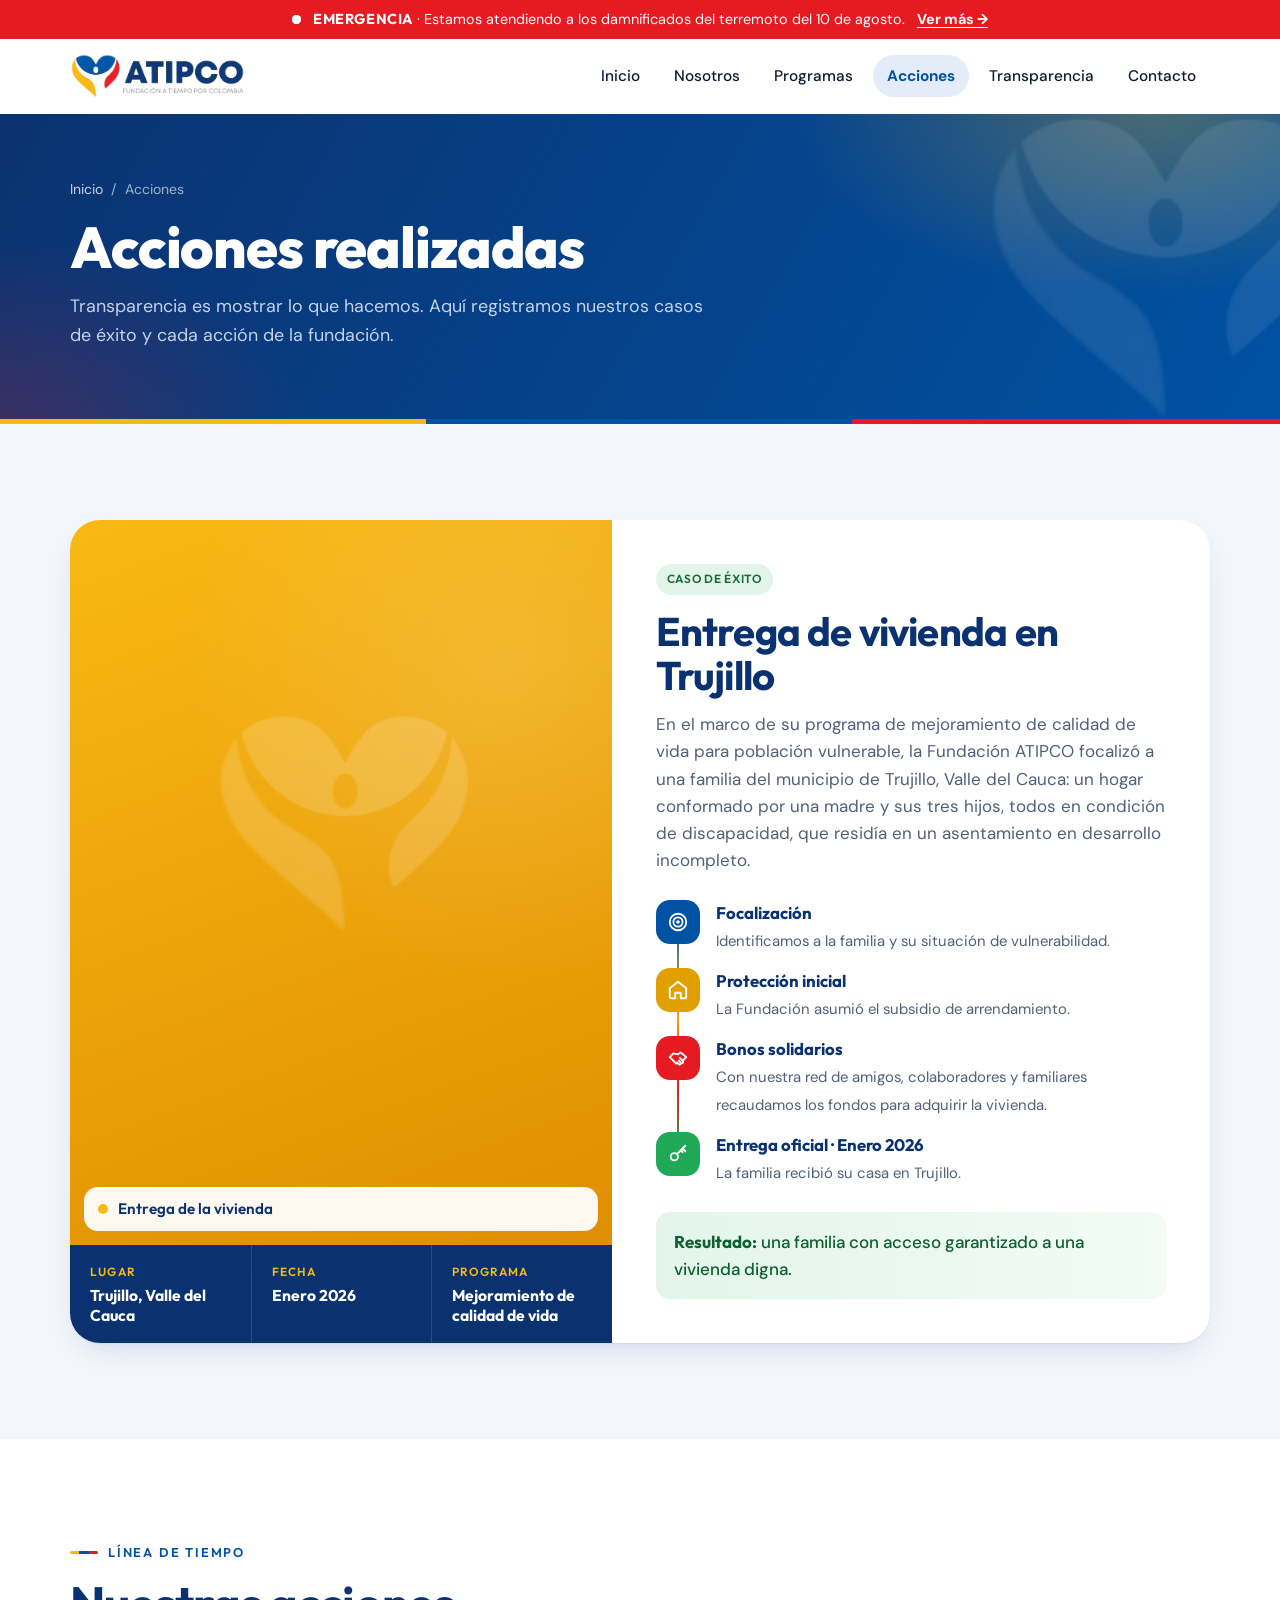
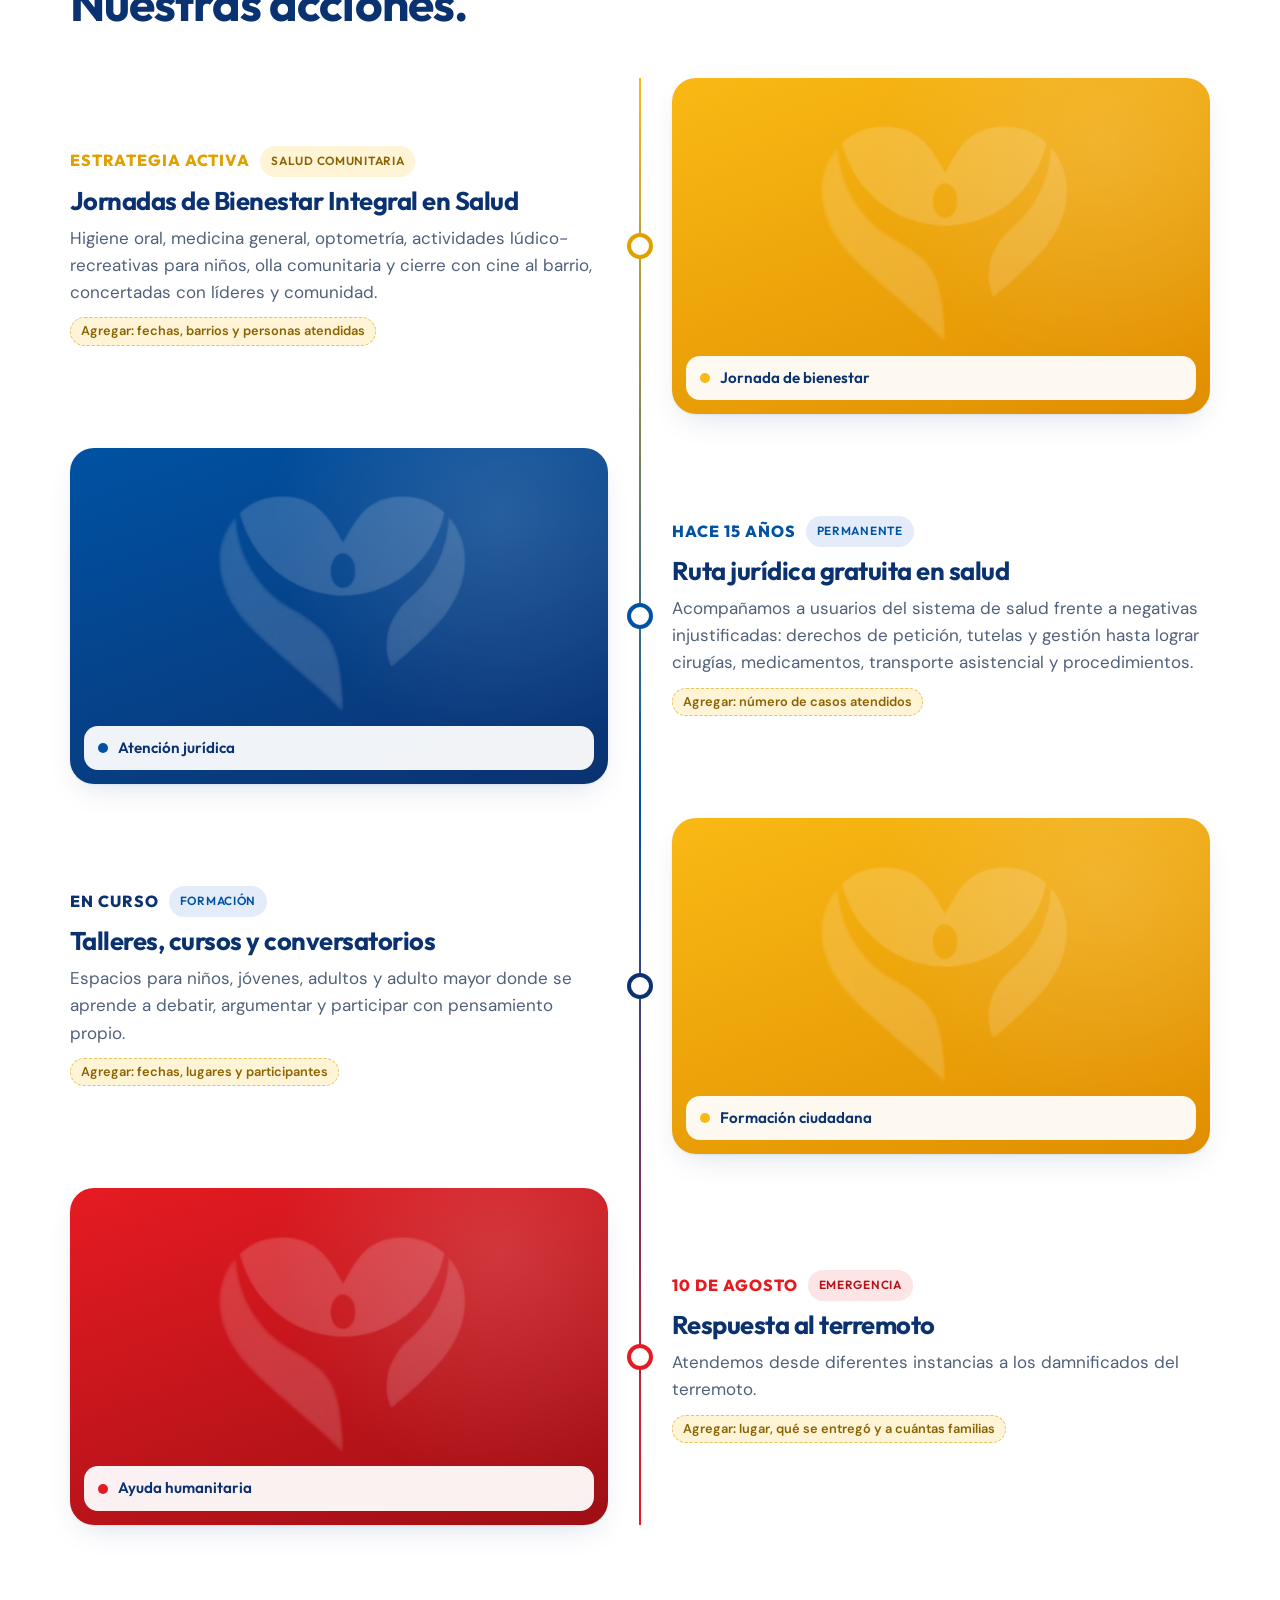
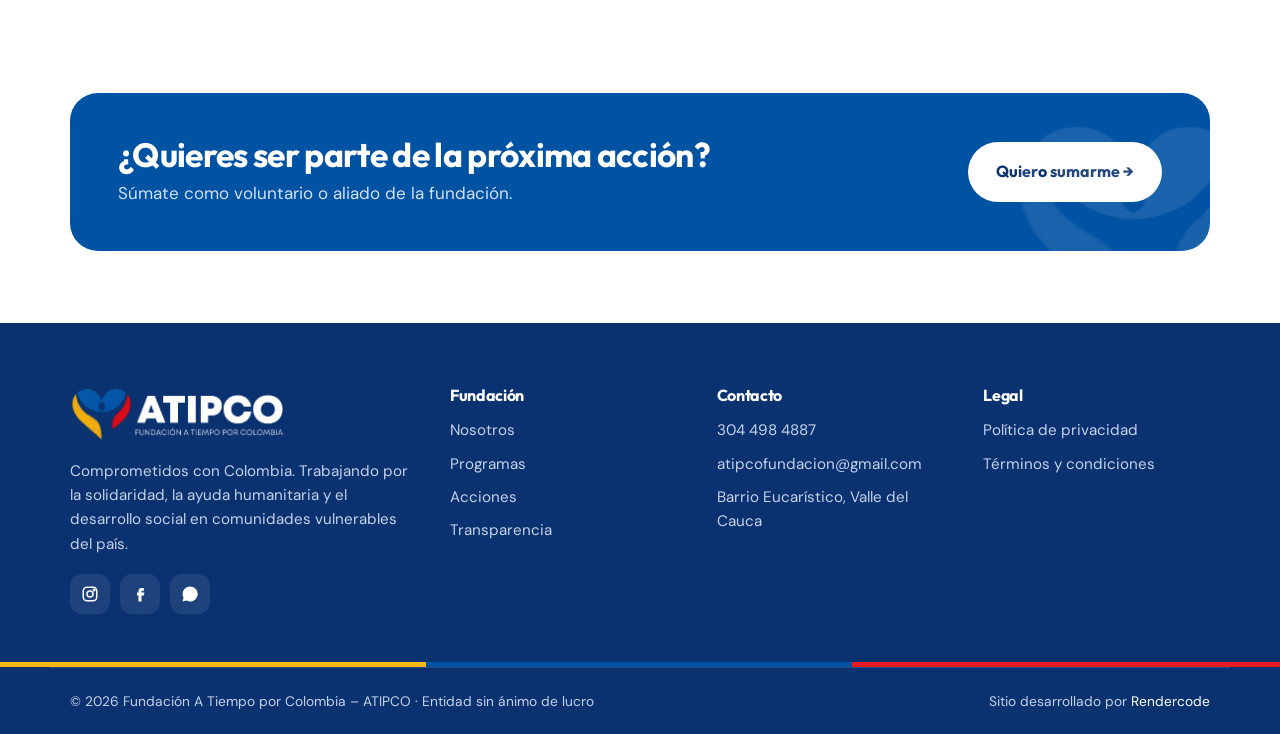
==== acciones.html @ 0891f40b "Add files via upload" ====
<!doctype html>
<html lang="es-CO" class="no-js">
<head>
<meta charset="utf-8">
<meta name="viewport" content="width=device-width, initial-scale=1">
<title>Acciones · ATIPCO</title>
<meta name="description" content="Casos de éxito y acciones de la Fundación A Tiempo por Colombia: entrega de vivienda en Trujillo, jornadas de bienestar en salud, atención jurídica, formación y ayuda humanitaria.">
<meta property="og:title" content="Acciones · ATIPCO">
<meta property="og:description" content="Casos de éxito y acciones de la Fundación A Tiempo por Colombia: entrega de vivienda en Trujillo, jornadas de bienestar en salud, atención jurídica, formación y ayuda humanitaria.">
<meta name="theme-color" content="#0B3270">
<link rel="icon" href="ISOTIPO_ATIPCO.png">
<link rel="preconnect" href="https://fonts.googleapis.com">
<link rel="preconnect" href="https://fonts.gstatic.com" crossorigin>
<link href="https://fonts.googleapis.com/css2?family=Outfit:wght@500;600;700;800&family=DM+Sans:opsz,wght@9..40,400;9..40,500;9..40,700&display=swap" rel="stylesheet">
<link rel="stylesheet" href="styles.css">
</head>
<body>
<div class="alert" role="region" aria-label="Emergencia">
  <div class="wrap">
    <span class="pulse" aria-hidden="true"></span>
    <span><strong>EMERGENCIA</strong> · Estamos atendiendo a los damnificados del terremoto del 10 de agosto.</span>
    <a href="programas.html#emergencia">Ver más →</a>
  </div>
</div>
<header class="site-header">
  <nav class="wrap nav" aria-label="Principal">
    <a href="index.html" class="logo" aria-label="ATIPCO, inicio"><img src="LOGO_ATIPCO.png" alt="ATIPCO · Fundación A Tiempo por Colombia" width="866" height="218"></a>
    <ul class="menu" id="menu"><li><a href="index.html">Inicio</a></li><li><a href="nosotros.html">Nosotros</a></li><li><a href="programas.html">Programas</a></li><li><a href="acciones.html" aria-current="page">Acciones</a></li><li><a href="transparencia.html">Transparencia</a></li><li><a href="contacto.html">Contacto</a></li></ul>
    <button class="burger" aria-label="Abrir menú" aria-expanded="false" aria-controls="menu"><span></span></button>
  </nav>
</header>
<main>
<section class="page-hero">
  <img class="wm" src="ISOTIPO_ATIPCO.png" alt="" aria-hidden="true">
  <div class="wrap">
    <nav class="crumbs" aria-label="Ruta"><a href="index.html">Inicio</a><span aria-hidden="true">/</span><span>Acciones</span></nav>
    <h1>Acciones realizadas</h1>
    <p>Transparencia es mostrar lo que hacemos. Aquí registramos nuestros casos de éxito y cada acción de la fundación.</p>
  </div>
</section>
<div class="tricolor"></div>
<section class="section bg-soft" id="caso-trujillo">
  <div class="wrap">
    <article class="case rv">
      <div class="case-media">
        <figure class="photo p-yellow" data-file="FOTO_ATIPCO_07.jpg"><img src="FOTO_ATIPCO_07.jpg" alt="Entrega de la vivienda" loading="lazy" onerror="this.parentNode.classList.add('empty')"><figcaption><i style="background:var(--yellow)"></i>Entrega de la vivienda</figcaption></figure>
        <div class="case-meta">
          <div><small>Lugar</small><b>Trujillo, Valle del Cauca</b></div>
          <div><small>Fecha</small><b>Enero 2026</b></div>
          <div><small>Programa</small><b>Mejoramiento de calidad de vida</b></div>
        </div>
      </div>
      <div class="case-body">
        <span class="tag green">Caso de éxito</span>
        <h2>Entrega de vivienda en Trujillo</h2>
        <p>En el marco de su programa de mejoramiento de calidad de vida para población vulnerable, la Fundación ATIPCO focalizó a una familia del municipio de Trujillo, Valle del Cauca: un hogar conformado por una madre y sus tres hijos, todos en condición de discapacidad, que residía en un asentamiento en desarrollo incompleto.</p>
        <ol class="case-steps">
          <li style="--c:var(--blue)"><span><svg viewBox="0 0 24 24" fill="none" stroke="currentColor" stroke-width="2" stroke-linecap="round" stroke-linejoin="round"><circle cx="12" cy="12" r="9"/><circle cx="12" cy="12" r="5"/><circle cx="12" cy="12" r="1" fill="currentColor"/></svg></span><div><b>Focalización</b><small>Identificamos a la familia y su situación de vulnerabilidad.</small></div></li>
          <li style="--c:#E0A100"><span><svg viewBox="0 0 24 24" fill="none" stroke="currentColor" stroke-width="2" stroke-linecap="round" stroke-linejoin="round"><path d="M3 10l9-7 9 7v10a1 1 0 01-1 1h-5v-6H9v6H4a1 1 0 01-1-1z"/></svg></span><div><b>Protección inicial</b><small>La Fundación asumió el subsidio de arrendamiento.</small></div></li>
          <li style="--c:var(--red)"><span><svg viewBox="0 0 24 24" fill="none" stroke="currentColor" stroke-width="2" stroke-linecap="round" stroke-linejoin="round"><path d="M11 17l2 2a1.5 1.5 0 002-2M13 15l2.5 2.5a1.5 1.5 0 002-2L14 12"/><path d="M3 11l4-4 5 1 3-2 6 5-3 3M3 11l7 7 1-1M7 7L3 11"/></svg></span><div><b>Bonos solidarios</b><small>Con nuestra red de amigos, colaboradores y familiares recaudamos los fondos para adquirir la vivienda.</small></div></li>
          <li style="--c:#1FA855"><span><svg viewBox="0 0 24 24" fill="none" stroke="currentColor" stroke-width="2" stroke-linecap="round" stroke-linejoin="round"><circle cx="8" cy="15" r="4"/><path d="M11 12l9-9M17 6l3 3M15 8l2 2"/></svg></span><div><b>Entrega oficial · Enero 2026</b><small>La familia recibió su casa en Trujillo.</small></div></li>
        </ol>
        <div class="case-result"><b>Resultado:</b> una familia con acceso garantizado a una vivienda digna.</div>
      </div>
    </article>
  </div>
</section>

<section class="section">
  <div class="wrap">
    <div class="rv" style="margin-bottom:48px"><span class="eyebrow">Línea de tiempo</span><h2>Nuestras acciones.</h2></div>
  </div>
  <div class="wrap timeline">
    <div class="t-item rv" style="--c:#E0A100">
      <div class="t-text">
        <div class="t-when">Estrategia activa <span class="tag" style="background:#FFF4D6;color:#8A6200">Salud comunitaria</span></div>
        <h2>Jornadas de Bienestar Integral en Salud</h2>
        <p>Higiene oral, medicina general, optometría, actividades lúdico-recreativas para niños, olla comunitaria y cierre con cine al barrio, concertadas con líderes y comunidad.</p>
        <p style="margin-top:10px"><span class="pend">Agregar: fechas, barrios y personas atendidas</span></p>
      </div>
      <figure class="photo p-yellow" data-file="FOTO_ATIPCO_08.jpg"><img src="FOTO_ATIPCO_08.jpg" alt="Jornada de bienestar" loading="lazy" onerror="this.parentNode.classList.add('empty')"><figcaption><i style="background:var(--yellow)"></i>Jornada de bienestar</figcaption></figure>
    </div>
    <div class="t-item rv">
      <div class="t-text">
        <div class="t-when">Hace 15 años <span class="tag">Permanente</span></div>
        <h2>Ruta jurídica gratuita en salud</h2>
        <p>Acompañamos a usuarios del sistema de salud frente a negativas injustificadas: derechos de petición, tutelas y gestión hasta lograr cirugías, medicamentos, transporte asistencial y procedimientos.</p>
        <p style="margin-top:10px"><span class="pend">Agregar: número de casos atendidos</span></p>
      </div>
      <figure class="photo " data-file="FOTO_ATIPCO_01.jpg"><img src="FOTO_ATIPCO_01.jpg" alt="Atención jurídica" loading="lazy" onerror="this.parentNode.classList.add('empty')"><figcaption><i style="background:var(--blue)"></i>Atención jurídica</figcaption></figure>
    </div>
    <div class="t-item rv" style="--c:var(--navy)">
      <div class="t-text">
        <div class="t-when">En curso <span class="tag">Formación</span></div>
        <h2>Talleres, cursos y conversatorios</h2>
        <p>Espacios para niños, jóvenes, adultos y adulto mayor donde se aprende a debatir, argumentar y participar con pensamiento propio.</p>
        <p style="margin-top:10px"><span class="pend">Agregar: fechas, lugares y participantes</span></p>
      </div>
      <figure class="photo p-yellow" data-file="FOTO_ATIPCO_06.jpg"><img src="FOTO_ATIPCO_06.jpg" alt="Formación ciudadana" loading="lazy" onerror="this.parentNode.classList.add('empty')"><figcaption><i style="background:var(--yellow)"></i>Formación ciudadana</figcaption></figure>
    </div>
    <div class="t-item rv" style="--c:var(--red)">
      <div class="t-text">
        <div class="t-when">10 de agosto <span class="tag red">Emergencia</span></div>
        <h2>Respuesta al terremoto</h2>
        <p>Atendemos desde diferentes instancias a los damnificados del terremoto.</p>
        <p style="margin-top:10px"><span class="pend">Agregar: lugar, qué se entregó y a cuántas familias</span></p>
      </div>
      <figure class="photo p-red" data-file="FOTO_ATIPCO_03.jpg"><img src="FOTO_ATIPCO_03.jpg" alt="Ayuda humanitaria" loading="lazy" onerror="this.parentNode.classList.add('empty')"><figcaption><i style="background:var(--red)"></i>Ayuda humanitaria</figcaption></figure>
    </div>
  </div>
</section>

<section class="section tight">
  <div class="wrap">
    <div class="cta-band rv">
      <img class="iso-mark" src="ISOTIPO_ATIPCO.png" alt="" aria-hidden="true">
      <div><h2>¿Quieres ser parte de la próxima acción?</h2><p>Súmate como voluntario o aliado de la fundación.</p></div>
      <a class="btn btn-light" href="contacto.html?motivo=voluntariado">Quiero sumarme →</a>
    </div>
  </div>
</section>
</main>
<footer>
  <div class="wrap foot-grid">
    <div>
      <img class="flogo" src="LOGO_ATIPCO_blanco.png" alt="ATIPCO · Fundación A Tiempo por Colombia" width="866" height="218">
      <p>Comprometidos con Colombia. Trabajando por la solidaridad, la ayuda humanitaria y el desarrollo social en comunidades vulnerables del país.</p>
      <div class="social">
        <a href="#" aria-label="Instagram (pendiente)"><svg viewBox="0 0 24 24" fill="none" stroke="currentColor" stroke-width="2"><rect x="3" y="3" width="18" height="18" rx="5"/><circle cx="12" cy="12" r="4"/><circle cx="17.5" cy="6.5" r="1" fill="currentColor"/></svg></a>
        <a href="#" aria-label="Facebook (pendiente)"><svg viewBox="0 0 24 24" fill="currentColor"><path d="M14 8h3V4h-3a4 4 0 00-4 4v2H8v4h2v8h4v-8h3l1-4h-4V8z"/></svg></a>
        <a href="https://wa.me/573044984887" aria-label="WhatsApp" target="_blank" rel="noopener"><svg viewBox="0 0 24 24" fill="currentColor"><path d="M17.5 14.4c-.3-.1-1.7-.8-2-.9-.3-.1-.5-.1-.7.1-.2.3-.8.9-.9 1.1-.2.2-.3.2-.6.1-.3-.1-1.2-.5-2.3-1.4-.9-.8-1.4-1.7-1.6-2-.2-.3 0-.5.1-.6l.4-.5c.1-.2.2-.3.3-.5.1-.2 0-.4 0-.5l-.9-2.2c-.2-.6-.5-.5-.7-.5h-.6c-.2 0-.5.1-.8.4-.3.3-1 1-1 2.5s1.1 2.9 1.2 3.1c.1.2 2.1 3.2 5.1 4.5.7.3 1.3.5 1.7.6.7.2 1.4.2 1.9.1.6-.1 1.7-.7 2-1.4.2-.7.2-1.3.2-1.4-.1-.2-.3-.2-.6-.4zM12 2a10 10 0 00-8.6 15l-1.4 5 5.2-1.4A10 10 0 1012 2z"/></svg></a>
      </div>
    </div>
    <div>
      <h4>Fundación</h4>
      <ul><li><a href="nosotros.html">Nosotros</a></li><li><a href="programas.html">Programas</a></li><li><a href="acciones.html">Acciones</a></li><li><a href="transparencia.html">Transparencia</a></li></ul>
    </div>
    <div>
      <h4>Contacto</h4>
      <ul><li><a href="https://wa.me/573044984887" target="_blank" rel="noopener">304 498 4887</a></li><li><a href="mailto:atipcofundacion@gmail.com">atipcofundacion@gmail.com</a></li><li>Barrio Eucarístico, Valle del Cauca</li></ul>
    </div>
    <div>
      <h4>Legal</h4>
      <ul><li><a href="#" data-legal="privacidad">Política de privacidad</a></li><li><a href="#" data-legal="terminos">Términos y condiciones</a></li></ul>
    </div>
  </div>
  <div class="tricolor"></div>
  <div class="wrap foot-bottom">
    <span>© <span class="year">2026</span> Fundación A Tiempo por Colombia – ATIPCO · Entidad sin ánimo de lucro</span>
    <span>Sitio desarrollado por <a href="https://instagram.com/rendercode" target="_blank" rel="noopener">Rendercode</a></span>
  </div>
</footer>

<div class="modal" id="legalModal" role="dialog" aria-modal="true" aria-labelledby="legalTitle">
  <div class="modal-box">
    <button class="close" data-close aria-label="Cerrar">×</button>
    <h3 id="legalTitle">Documento legal</h3>
    <p>Este documento se publicará en la versión final del sitio. Mientras tanto, puedes solicitarlo a <a href="mailto:atipcofundacion@gmail.com">atipcofundacion@gmail.com</a>.</p>
  </div>
</div>
<script src="main.js"></script>
</body>
</html>
---- styles.css ----
/* ==========================================================
   ATIPCO · Fundación A Tiempo por Colombia
   Hoja de estilos compartida · Rendercode
   ========================================================== */

/* ---------- 1. Tokens ---------- */
:root{
  --navy:#0B3270;
  --blue:#0052A3;
  --yellow:#F9B914;
  --red:#E61B22;
  --ink:#0E1B33;
  --muted:#51607A;
  --line:#DCE3EE;
  --paper:#FFFFFF;
  --soft:#F3F6FB;
  --sky:#E3ECF8;
  --radius:18px;
  --shadow:0 1px 2px rgba(11,50,112,.06),0 12px 32px -12px rgba(11,50,112,.18);
  --font-d:'Outfit',system-ui,sans-serif;
  --font-t:'DM Sans',system-ui,sans-serif;
  --max:1180px;
  --tri:linear-gradient(90deg,var(--yellow) 0 33.3%,var(--blue) 33.3% 66.6%,var(--red) 66.6%);
}

/* ---------- 2. Base ---------- */
*{box-sizing:border-box;margin:0;padding:0}
html{scroll-behavior:smooth;scroll-padding-top:96px}
body{font-family:var(--font-t);color:var(--ink);background:var(--paper);line-height:1.6;font-size:17px;-webkit-font-smoothing:antialiased;overflow-x:hidden}
img{max-width:100%;display:block}
a{color:inherit}
h1,h2,h3,h4{font-family:var(--font-d);line-height:1.1;letter-spacing:-.02em;color:var(--navy)}
.wrap{width:100%;max-width:var(--max);margin:0 auto;padding:0 20px}
.section{padding:96px 0}
.section.tight{padding:72px 0}
.bg-soft{background:var(--soft)}
.section h2{font-size:clamp(2rem,4.2vw,3rem);margin:14px 0 18px}
.lead{font-size:1.12rem;color:var(--muted);max-width:660px}
.center{text-align:center}
.center .lead{margin-left:auto;margin-right:auto}
.eyebrow{font-family:var(--font-d);font-weight:600;font-size:.8rem;letter-spacing:.14em;text-transform:uppercase;color:var(--blue);display:inline-flex;align-items:center;gap:10px}
.eyebrow::before{content:"";width:28px;height:3px;border-radius:3px;background:var(--tri)}
.tricolor{height:5px;background:var(--tri)}
.tag{font-family:var(--font-d);font-weight:600;font-size:.74rem;letter-spacing:.06em;text-transform:uppercase;padding:6px 11px;border-radius:999px;background:var(--sky);color:var(--blue);white-space:nowrap;display:inline-block}
.tag.green{background:#E3F5EA;color:#146C3A}
.tag.red{background:#FDE4E5;color:#B3121A}
.pend{display:inline-block;font-size:.8rem;font-weight:600;padding:3px 10px;border-radius:999px;background:#FFF4D6;color:#8A6200;border:1px dashed #E7C35A}
.chip{font-size:.84rem;padding:6px 12px;border-radius:999px;background:var(--soft);color:var(--navy);font-weight:500}

/* ---------- 3. Botones ---------- */
.btn{display:inline-flex;align-items:center;justify-content:center;gap:10px;font-family:var(--font-d);font-weight:700;font-size:1rem;padding:15px 26px;border-radius:999px;border:2px solid transparent;text-decoration:none;cursor:pointer;transition:transform .2s,box-shadow .2s,background .2s,color .2s;white-space:nowrap}
.btn svg{width:18px;height:18px}
.btn-primary{background:var(--blue);color:#fff;box-shadow:0 8px 20px -10px rgba(0,82,163,.8)}
.btn-primary:hover{background:var(--navy);transform:translateY(-2px)}
.btn-ghost{border-color:var(--navy);color:var(--navy);background:transparent}
.btn-ghost:hover{background:var(--navy);color:#fff}
.btn-light{background:#fff;color:var(--navy)}
.btn-light:hover{background:var(--yellow)}
.link-arrow{font-family:var(--font-d);font-weight:700;color:var(--blue);text-decoration:none;display:inline-flex;gap:6px;align-items:center;transition:gap .2s}
.link-arrow:hover{gap:11px}
:focus-visible{outline:3px solid var(--blue);outline-offset:3px}

/* ---------- 4. Barra de emergencia ---------- */
.alert{background:var(--red);color:#fff;font-size:.9rem}
.alert .wrap{display:flex;align-items:center;justify-content:center;gap:12px;padding-top:8px;padding-bottom:8px;text-align:center;flex-wrap:wrap}
.alert strong{font-family:var(--font-d);letter-spacing:.04em}
.alert a{font-weight:700;text-underline-offset:3px}
.pulse{width:9px;height:9px;border-radius:50%;background:#fff;position:relative;flex:none}
.pulse::after{content:"";position:absolute;inset:0;border-radius:50%;background:#fff;animation:pulse 1.8s infinite}
@keyframes pulse{to{transform:scale(3);opacity:0}}

/* ---------- 5. Header ---------- */
.site-header{position:sticky;top:0;z-index:50;background:rgba(255,255,255,.92);backdrop-filter:saturate(1.4) blur(12px);-webkit-backdrop-filter:saturate(1.4) blur(12px);border-bottom:1px solid transparent;transition:border-color .3s,box-shadow .3s}
.site-header.scrolled{border-color:var(--line);box-shadow:0 6px 24px -18px rgba(11,50,112,.5)}
.nav{display:flex;align-items:center;justify-content:space-between;height:74px;gap:20px}
.nav .logo{display:block;transition:opacity .35s,transform .35s}
.nav .logo img{height:44px;width:auto}
.menu{display:flex;gap:6px;list-style:none;align-items:center}
.menu a{display:block;text-decoration:none;font-weight:500;color:var(--ink);font-size:.96rem;padding:9px 14px;border-radius:999px;transition:background .2s,color .2s}
.menu a:hover{background:var(--soft)}
.menu a[aria-current="page"]{background:var(--sky);color:var(--blue);font-weight:700}
.burger{display:none;width:44px;height:44px;border:0;background:var(--soft);border-radius:12px;cursor:pointer;align-items:center;justify-content:center}
.burger span,.burger span::before,.burger span::after{display:block;width:20px;height:2px;background:var(--navy);border-radius:2px;position:relative;transition:.25s}
.burger span::before,.burger span::after{content:"";position:absolute;left:0}
.burger span::before{top:-6px}.burger span::after{top:6px}
.nav-open .burger span{background:transparent}
.nav-open .burger span::before{top:0;transform:rotate(45deg)}
.nav-open .burger span::after{top:0;transform:rotate(-45deg)}

/* Header de inicio: el logo pequeño aparece al pasar el logo grande */
.is-home .site-header:not(.show-logo) .nav .logo{opacity:0;transform:translateY(-6px);pointer-events:none}
@media (min-width:1025px){
  .is-home .site-header:not(.show-logo) .nav{justify-content:center}
  .is-home .site-header:not(.show-logo) .nav .logo{position:absolute}
}

/* ---------- 6. HERO DE INICIO ---------- */
.home-hero{position:relative;padding:48px 0 0;text-align:center;overflow:hidden;background:
  radial-gradient(700px 380px at 10% 0%,rgba(249,185,20,.13),transparent 60%),
  radial-gradient(800px 420px at 95% 20%,rgba(0,82,163,.10),transparent 60%),
  radial-gradient(600px 300px at 50% 100%,rgba(230,27,34,.06),transparent 60%)}
.hero-logo{width:min(520px,84vw);height:auto;margin:0 auto;animation:logoIn 1s cubic-bezier(.2,.8,.2,1) both}
@keyframes logoIn{from{opacity:0;transform:translateY(18px) scale(.97)}to{opacity:1;transform:none}}
.hero-line{width:min(640px,88vw);height:5px;border-radius:5px;background:var(--tri);margin:26px auto 0;transform-origin:left;animation:grow 1.1s .35s cubic-bezier(.6,.1,.2,1) both}
@keyframes grow{from{transform:scaleX(0)}to{transform:scaleX(1)}}
.home-hero .eyebrow{margin-top:22px}
.hero-text{margin-top:48px}
.home-hero .eyebrow::before{display:none}
.home-hero h1{font-size:clamp(2rem,4.6vw,3.3rem);font-weight:800;margin:14px auto 16px;max-width:880px}
.home-hero h1 em{font-style:normal;color:var(--blue);position:relative;white-space:nowrap}
.home-hero h1 em::after{content:"";position:absolute;left:0;right:0;bottom:.02em;height:.16em;background:var(--yellow);border-radius:4px;z-index:-1;opacity:.85}
.home-hero .lead{margin:0 auto 30px;font-size:1.15rem}
.hero-actions{display:flex;gap:14px;flex-wrap:wrap;justify-content:center}

/* Mosaico de fotos */
.mosaic{display:grid;grid-template-columns:1fr 1.35fr 1fr;gap:18px;align-items:center;margin:40px auto 0;max-width:1100px;padding:0 20px}
.photo{position:relative;border-radius:24px;overflow:hidden;aspect-ratio:4/4.2;box-shadow:var(--shadow);background:var(--navy)}
.mosaic .photo:nth-child(2){aspect-ratio:4/3.4}
.mosaic .photo:nth-child(1),.mosaic .photo:nth-child(3){transform:translateY(22px)}
.photo img{width:100%;height:100%;object-fit:cover}
.photo figcaption{position:absolute;left:14px;bottom:14px;right:14px;display:flex;align-items:center;gap:10px;background:rgba(255,255,255,.94);border-radius:14px;padding:10px 14px;font-family:var(--font-d);font-weight:600;color:var(--navy);font-size:.95rem;text-align:left}
.photo figcaption i{width:10px;height:10px;border-radius:50%;flex:none}
/* Placeholder de marca mientras llegan las fotos reales */
.photo.empty img{display:none}
.photo.empty{background:
  radial-gradient(circle at 80% 20%,rgba(255,255,255,.14),transparent 45%),
  linear-gradient(160deg,var(--c1,var(--blue)),var(--c2,var(--navy)))}
.photo.empty::before{content:"";position:absolute;inset:0;background:url(ISOTIPO_ATIPCO.png) center 38%/48% no-repeat;opacity:.16;filter:brightness(0) invert(1)}
.photo.empty::after{content:attr(data-file);position:absolute;top:14px;left:14px;font-size:.72rem;letter-spacing:.08em;color:rgba(255,255,255,.75);font-family:var(--font-d);font-weight:600}
.photo.p-yellow{--c1:#F9B914;--c2:#E08E00}
.photo.p-red{--c1:#E61B22;--c2:#9E0F15}

/* ---------- 7. Cifras ---------- */
.stats{background:var(--navy);color:#fff}
.stats-grid{display:grid;grid-template-columns:repeat(4,1fr)}
.stat{padding:42px 26px;border-left:1px solid rgba(255,255,255,.12)}
.stat:first-child{border-left:0}
.stat .num{font-family:var(--font-d);font-weight:800;font-size:clamp(2.3rem,4.4vw,3.3rem);line-height:1;letter-spacing:-.02em}
.stat .num sup{font-size:.42em;color:var(--yellow);vertical-align:top;margin-left:3px}
.stat p{margin-top:10px;color:#C4D2EA;font-size:.95rem;max-width:230px}

/* ---------- 8. Razón de ser ---------- */
.reason{display:grid;grid-template-columns:1.1fr .9fr;gap:64px;align-items:center}
.big-quote{font-family:var(--font-d);font-weight:700;font-size:clamp(1.9rem,3.8vw,2.9rem);line-height:1.15;color:var(--navy);letter-spacing:-.02em;margin:16px 0 22px}
.big-quote span{color:var(--blue)}
.reason-cards{display:grid;gap:16px}
.rcard{background:#fff;border:1px solid var(--line);border-radius:20px;padding:24px 26px;position:relative;overflow:hidden}
.rcard::before{content:"";position:absolute;left:0;top:0;bottom:0;width:5px;background:var(--c,var(--blue))}
.rcard h3{font-size:.85rem;letter-spacing:.12em;text-transform:uppercase;color:var(--c,var(--blue));margin-bottom:8px}
.rcard p{color:var(--ink);font-size:1.02rem}

/* ---------- 9. Trayectoria (horizontal) ---------- */
.journey{display:grid;grid-template-columns:repeat(4,1fr);gap:22px;margin-top:52px;position:relative}
.journey::before{content:"";position:absolute;left:0;right:0;top:23px;height:3px;background:var(--tri);border-radius:3px;opacity:.9}
.jstep{position:relative;padding-top:64px}
.jstep .jdot{position:absolute;top:10px;left:0;width:30px;height:30px;border-radius:50%;background:#fff;border:4px solid var(--c,var(--blue));box-shadow:0 0 0 6px var(--soft)}
.jstep .when{font-family:var(--font-d);font-weight:800;color:var(--c,var(--blue));letter-spacing:.06em;text-transform:uppercase;font-size:.88rem}
.jstep h3{font-size:1.25rem;margin:8px 0 8px}
.jstep p{color:var(--muted);font-size:.96rem}

/* ---------- 10. Sobre nosotros (inicio) ---------- */
.about-grid{display:grid;grid-template-columns:1fr 1fr;gap:64px;align-items:start}
.director{display:flex;align-items:center;gap:16px;margin-top:26px;background:var(--soft);border-radius:18px;padding:18px 20px}
.avatar{width:56px;height:56px;border-radius:50%;background:#fff;display:grid;place-items:center;font-family:var(--font-d);font-weight:700;color:var(--blue);font-size:1.1rem;flex:none;box-shadow:inset 0 0 0 2px var(--sky)}
.director b{display:block;font-family:var(--font-d);color:var(--navy)}
.director small{color:var(--muted)}
.areas{display:flex;flex-wrap:wrap;gap:10px;margin-top:22px}
.areas span{display:inline-flex;align-items:center;gap:8px;padding:9px 15px;border:1px solid var(--line);border-radius:999px;font-size:.93rem;font-weight:500;background:#fff}
.areas span i{width:8px;height:8px;border-radius:50%;display:block}
.values{display:grid;gap:14px}
.value{display:flex;gap:16px;align-items:flex-start;padding:20px;border-radius:18px;border:1px solid var(--line);background:#fff}
.value .ic{width:46px;height:46px;border-radius:14px;display:grid;place-items:center;flex:none;background:var(--sky);color:var(--blue)}
.value .ic svg{width:22px;height:22px}
.value b{font-family:var(--font-d);color:var(--navy);font-size:1.08rem;display:block}
.value p{color:var(--muted);font-size:.95rem}

/* ---------- 11. Accesos directos ---------- */
.shortcuts{display:grid;grid-template-columns:repeat(5,1fr);gap:14px;margin-top:40px}
.sc{display:flex;flex-direction:column;gap:8px;text-decoration:none;background:#fff;border:1px solid var(--line);border-radius:18px;padding:20px;transition:transform .25s,box-shadow .25s,border-color .25s;position:relative}
.sc:hover{transform:translateY(-4px);box-shadow:var(--shadow);border-color:transparent}
.sc .ic{width:40px;height:40px;border-radius:12px;display:grid;place-items:center;background:var(--sky);color:var(--blue)}
.sc .ic svg{width:20px;height:20px}
.sc b{font-family:var(--font-d);color:var(--navy);font-size:1.08rem;display:flex;justify-content:space-between;align-items:center}
.sc b::after{content:"→";color:var(--blue);transition:transform .2s}
.sc:hover b::after{transform:translateX(4px)}
.sc p{color:var(--muted);font-size:.88rem;line-height:1.45}
.sc small{margin-top:auto;padding-top:8px;border-top:1px dashed var(--line);font-size:.8rem;color:var(--blue);font-weight:600}

/* ---------- 12. Encabezado de páginas internas ---------- */
.page-hero{position:relative;background:var(--navy);color:#fff;padding:64px 0 70px;overflow:hidden}
.page-hero .wm{position:absolute;right:-60px;top:50%;transform:translateY(-50%);width:360px;opacity:.09;filter:brightness(0) invert(1);pointer-events:none}
.crumbs{font-size:.88rem;color:#9FB2CE;display:flex;gap:8px;align-items:center}
.crumbs a{color:#C4D2EA;text-decoration:none}
.crumbs a:hover{color:#fff}
.page-hero h1{color:#fff;font-size:clamp(2.3rem,5vw,3.6rem);font-weight:800;margin:14px 0 14px}
.page-hero p{color:#C4D2EA;font-size:1.12rem;max-width:640px}

/* ---------- 13. Programas ---------- */
.prog{display:grid;grid-template-columns:1fr 1fr;background:#fff;border-radius:28px;overflow:hidden;box-shadow:var(--shadow)}
.prog + .prog{margin-top:28px}
.prog-body{padding:48px}
.prog-body h2{font-size:clamp(1.6rem,3vw,2.2rem)!important;margin:14px 0 16px!important}
.prog-body p{color:var(--muted)}
.prog-num{font-family:var(--font-d);font-weight:700;color:var(--blue);font-size:.9rem;letter-spacing:.1em}
.checks{list-style:none;margin:22px 0 28px;display:grid;grid-template-columns:1fr 1fr;gap:10px 18px}
.checks li{display:flex;gap:10px;align-items:flex-start;font-size:.97rem;font-weight:500}
.checks svg{flex:none;width:20px;height:20px;color:var(--blue);margin-top:2px}
.prog-side{position:relative;padding:48px;display:flex;flex-direction:column;justify-content:center;gap:16px;color:#fff;overflow:hidden}
.prog-side.blue{background:var(--blue)}
.prog-side.navy{background:var(--navy)}
.prog-side.soft{background:var(--soft);color:var(--ink)}
.prog-side h3{color:#fff;font-size:1rem;letter-spacing:.08em;text-transform:uppercase;opacity:.85}
.prog.rev .prog-side{order:-1}
.iso-mark{position:absolute;right:-60px;bottom:-60px;width:240px;opacity:.1;filter:brightness(0) invert(1);pointer-events:none}
.audience{display:grid;grid-template-columns:1fr 1fr;gap:12px}
.aud{background:rgba(255,255,255,.08);border:1px solid rgba(255,255,255,.14);border-radius:16px;padding:18px}
.aud b{font-family:var(--font-d);font-size:1.15rem;display:block}
.aud small{color:#C4D2EA;font-size:.88rem}
.quote-line{font-family:var(--font-d);font-size:1.3rem;line-height:1.35;font-weight:600;margin-top:6px}
.quote-line span{color:var(--yellow)}

/* Tarjeta de ruta jurídica */
.route-card{position:relative;z-index:1;background:#fff;border-radius:22px;box-shadow:var(--shadow);border:1px solid var(--line);padding:26px;color:var(--ink)}
.route-head{display:flex;justify-content:space-between;align-items:center;margin-bottom:18px;gap:12px}
.route-head h3{font-size:1.1rem;color:var(--navy)!important;opacity:1!important;letter-spacing:-.01em!important;text-transform:none!important}
.steps{list-style:none;position:relative}
.steps::before,.steps::after{content:"";position:absolute;left:17px;top:16px;width:2px}
.steps::before{bottom:16px;background:var(--line)}
.steps::after{height:0;background:var(--blue);transition:height 2.4s cubic-bezier(.6,.1,.2,1)}
.route-card.go .steps::after{height:calc(100% - 32px)}
.steps li{display:flex;gap:16px;align-items:flex-start;padding:8px 0;position:relative;opacity:.45;transition:opacity .5s}
.route-card.go .steps li{opacity:1}
.route-card.go .steps li:nth-child(2){transition-delay:.3s}.route-card.go .steps li:nth-child(3){transition-delay:.9s}
.route-card.go .steps li:nth-child(4){transition-delay:1.5s}.route-card.go .steps li:nth-child(5){transition-delay:2.1s}
.dot{flex:none;width:36px;height:36px;border-radius:50%;display:grid;place-items:center;background:#fff;border:2px solid var(--line);color:var(--muted);font-family:var(--font-d);font-weight:700;font-size:.9rem;transition:all .4s;z-index:1}
.route-card.go .dot{border-color:var(--blue);color:var(--blue)}
.route-card.go li:last-child .dot{background:var(--blue);color:#fff}
.steps b{display:block;font-family:var(--font-d);color:var(--navy);font-size:1rem}
.steps small{color:var(--muted);font-size:.88rem}

/* Emergencia */
.emergency{position:relative;background:linear-gradient(135deg,#fff 0%,#FFF6F6 100%);border:1px solid #F6D0D2;border-radius:28px;padding:48px;display:grid;grid-template-columns:1.3fr 1fr;gap:40px;align-items:center;margin-top:28px;overflow:hidden}
.emergency h2{font-size:clamp(1.6rem,3vw,2.2rem)!important;margin:14px 0 14px!important}
.emergency p{color:var(--muted)}
.need-list{display:grid;gap:12px}
.need{display:flex;gap:14px;align-items:center;background:#fff;border:1px solid var(--line);border-radius:14px;padding:14px 16px;font-weight:500}
.need svg{width:24px;height:24px;color:var(--red);flex:none}

/* ---------- 14. Acciones (línea de tiempo) ---------- */
.timeline{position:relative;display:grid;gap:34px}
.timeline::before{content:"";position:absolute;left:calc(50% - 1px);top:0;bottom:0;width:2px;background:linear-gradient(180deg,var(--yellow),var(--blue),var(--red))}
.t-item{display:grid;grid-template-columns:1fr 1fr;gap:64px;align-items:center;position:relative}
.t-item::before{content:"";position:absolute;left:50%;top:50%;width:18px;height:18px;border-radius:50%;background:#fff;border:4px solid var(--c,var(--blue));transform:translate(-50%,-50%);z-index:1}
.t-item:nth-child(even) .t-text{order:2}
.t-when{font-family:var(--font-d);font-weight:800;color:var(--c,var(--blue));font-size:1rem;letter-spacing:.06em;text-transform:uppercase;display:flex;align-items:center;gap:10px;flex-wrap:wrap}
.t-text h2{font-size:1.6rem!important;margin:10px 0 10px!important}
.t-text p{color:var(--muted)}
.t-item .photo{aspect-ratio:16/10}

/* ---------- 15. Nosotros (página) ---------- */
.mission{background:var(--soft);border-radius:var(--radius);padding:34px;position:relative;overflow:hidden}
.mission::before{content:"";position:absolute;left:0;top:0;bottom:0;width:6px;background:linear-gradient(180deg,var(--yellow) 0 33%,var(--blue) 33% 66%,var(--red) 66%)}
.mission h3{font-size:1rem;letter-spacing:.1em;text-transform:uppercase;color:var(--blue);margin-bottom:10px}
.mission p{font-size:1.2rem;color:var(--navy);font-family:var(--font-d);font-weight:500;line-height:1.4}
.objeto-text{color:var(--muted);font-size:1rem;column-count:2;column-gap:48px;margin-top:10px}
.cards3{display:grid;grid-template-columns:repeat(3,1fr);gap:18px;margin-top:40px}
.card{background:#fff;border:1px solid var(--line);border-radius:20px;padding:26px;display:flex;flex-direction:column;gap:10px}
.card .ic{width:48px;height:48px;border-radius:14px;background:var(--sky);color:var(--blue);display:grid;place-items:center}
.card .ic svg{width:24px;height:24px}
.card h3{font-size:1.2rem}
.card p{color:var(--muted);font-size:.96rem}
.card a{margin-top:auto}

/* ---------- 16. Transparencia ---------- */
.transp-grid{display:grid;grid-template-columns:1.1fr 1fr;gap:28px}
.ficha{background:#fff;border-radius:22px;padding:10px 30px;box-shadow:var(--shadow)}
.ficha dl{display:grid;grid-template-columns:170px 1fr}
.ficha dt,.ficha dd{padding:16px 0;border-bottom:1px solid var(--line)}
.ficha dt{font-weight:500;color:var(--muted);font-size:.93rem}
.ficha dd{font-weight:500;color:var(--navy)}
.ficha dl > :nth-last-child(-n+2){border-bottom:0}
.docs{display:grid;gap:14px;align-content:start}
.doc{display:flex;align-items:center;gap:16px;background:#fff;border:1px solid var(--line);border-radius:16px;padding:18px 20px}
.doc .ic{width:44px;height:44px;border-radius:12px;background:var(--sky);color:var(--blue);display:grid;place-items:center;flex:none}
.doc .ic svg{width:22px;height:22px}
.doc b{display:block;font-family:var(--font-d);color:var(--navy)}
.doc small{color:var(--muted)}
.doc .soon{margin-left:auto;font-size:.8rem;color:var(--muted);white-space:nowrap}
.uses{background:var(--blue);color:#fff;border-radius:16px;padding:22px}
.uses b{font-family:var(--font-d);font-size:1.1rem}
.uses p{color:#D5E1F3;font-size:.94rem;margin-top:6px}

/* ---------- 17. Contacto ---------- */
.contact-grid{display:grid;grid-template-columns:1fr 1.1fr;gap:56px}
.cinfo{display:grid;gap:14px;margin-top:26px}
.citem{display:flex;gap:16px;align-items:flex-start;text-decoration:none;padding:18px;border-radius:16px;border:1px solid var(--line);background:#fff;transition:.2s}
a.citem:hover{border-color:var(--blue);background:var(--soft)}
.citem .ic{width:46px;height:46px;border-radius:12px;display:grid;place-items:center;flex:none;color:#fff}
.citem .ic svg{width:22px;height:22px}
.citem b{display:block;font-family:var(--font-d);color:var(--navy)}
.citem span{color:var(--muted);font-size:.95rem}
form{background:#fff;border-radius:24px;padding:36px;box-shadow:var(--shadow);border:1px solid var(--line);position:relative;overflow:hidden}
.field{display:grid;gap:7px;margin-bottom:16px}
.row2{display:grid;grid-template-columns:1fr 1fr;gap:14px}
label{font-weight:500;font-size:.92rem;color:var(--navy)}
input,select,textarea{font:inherit;font-size:1rem;padding:13px 15px;border-radius:12px;border:1.5px solid var(--line);background:var(--soft);color:var(--ink);transition:border-color .2s,background .2s;width:100%}
input:focus,select:focus,textarea:focus{border-color:var(--blue);background:#fff;outline:none}
textarea{resize:vertical;min-height:120px}
.consent{display:flex;gap:10px;align-items:flex-start;font-size:.86rem;color:var(--muted);margin:6px 0 20px;font-weight:400}
.consent input{width:18px;height:18px;margin-top:3px;flex:none}
.hp{position:absolute;left:-9999px}
.form-ok{position:absolute;inset:0;background:#fff;display:flex;flex-direction:column;align-items:center;justify-content:center;text-align:center;padding:36px;gap:14px;opacity:0;pointer-events:none;transition:opacity .4s}
.form-ok.show{opacity:1;pointer-events:auto}
.check-anim{width:84px;height:84px}
.check-anim circle{stroke:var(--blue);stroke-width:4;fill:none;stroke-dasharray:240;stroke-dashoffset:240}
.check-anim path{stroke:var(--blue);stroke-width:5;fill:none;stroke-linecap:round;stroke-linejoin:round;stroke-dasharray:60;stroke-dashoffset:60}
.form-ok.show circle{animation:draw .6s ease forwards}
.form-ok.show path{animation:draw .4s .5s ease forwards}
@keyframes draw{to{stroke-dashoffset:0}}

/* ---------- 18. Banda CTA ---------- */
.cta-band{background:var(--blue);color:#fff;border-radius:28px;padding:44px 48px;display:flex;align-items:center;justify-content:space-between;gap:28px;position:relative;overflow:hidden}
.cta-band h2{color:#fff;font-size:clamp(1.5rem,3vw,2.1rem)!important;margin:0 0 6px!important}
.cta-band p{color:#D5E1F3}
.cta-band .iso-mark{right:-40px;bottom:-80px}

/* ---------- 19. Footer ---------- */
footer{background:var(--navy);color:#C4D2EA;padding-top:64px;font-size:.95rem}
.foot-grid{display:grid;grid-template-columns:1.5fr 1fr 1fr 1fr;gap:40px;padding-bottom:48px}
footer .flogo{height:54px;width:auto;margin-bottom:18px}
footer h4{color:#fff;font-size:1rem;margin-bottom:14px}
footer ul{list-style:none;display:grid;gap:9px}
footer a{text-decoration:none;color:#C4D2EA}
footer a:hover{color:#fff;text-decoration:underline}
.foot-bottom{border-top:1px solid rgba(255,255,255,.12);padding-top:22px;padding-bottom:22px;display:flex;justify-content:space-between;gap:16px;flex-wrap:wrap;font-size:.86rem}
.foot-bottom a{color:#fff}
.social{display:flex;gap:10px;margin-top:18px}
.social a{width:40px;height:40px;border-radius:12px;background:rgba(255,255,255,.08);display:grid;place-items:center}
.social a:hover{background:var(--blue)}
.social svg{width:18px;height:18px;color:#fff}

/* ---------- 20. Modal legal ---------- */
.modal{position:fixed;inset:0;z-index:100;display:grid;place-items:center;padding:20px;background:rgba(8,24,56,.6);backdrop-filter:blur(6px);opacity:0;pointer-events:none;transition:opacity .3s}
.modal.open{opacity:1;pointer-events:auto}
.modal-box{background:#fff;border-radius:26px;max-width:480px;width:100%;padding:34px;position:relative;transform:translateY(20px);transition:transform .35s}
.modal.open .modal-box{transform:none}
.modal-box h3{font-size:1.5rem;margin-bottom:8px}
.modal-box p{color:var(--muted)}
.close{position:absolute;right:16px;top:16px;width:40px;height:40px;border-radius:12px;border:0;background:var(--soft);cursor:pointer;font-size:1.4rem;color:var(--navy);line-height:1}

/* ---------- 21. Animación de entrada ---------- */
.rv{opacity:0;transform:translateY(24px);transition:opacity .8s ease,transform .8s ease}
.rv.in{opacity:1;transform:none}
.no-js .rv{opacity:1;transform:none}
@media (prefers-reduced-motion:reduce){*{animation:none!important;transition:none!important;scroll-behavior:auto!important}.rv{opacity:1;transform:none}}

/* ---------- 22. Responsive ---------- */
@media (max-width:1024px){
  .menu{display:none}
  .burger{display:inline-flex}
  .nav-open .menu{display:flex;position:absolute;top:74px;left:0;right:0;flex-direction:column;align-items:stretch;gap:0;background:#fff;border-bottom:1px solid var(--line);padding:8px 20px 20px;box-shadow:0 20px 30px -20px rgba(11,50,112,.4)}
  .nav-open .menu a{padding:14px 10px;border-radius:10px;font-size:1.05rem}
  .reason,.about-grid,.contact-grid,.transp-grid{grid-template-columns:1fr;gap:40px}
  .prog,.emergency{grid-template-columns:1fr}
  .prog.rev .prog-side{order:0}
  .shortcuts{grid-template-columns:repeat(3,1fr)}
  .journey{grid-template-columns:1fr 1fr;row-gap:36px}
  .journey::before{display:none}
  .stats-grid{grid-template-columns:repeat(2,1fr)}
  .stat:nth-child(3){border-left:0}
  .stat:nth-child(n+3){border-top:1px solid rgba(255,255,255,.12)}
  .foot-grid{grid-template-columns:1fr 1fr}
  .cards3{grid-template-columns:1fr 1fr}
  .objeto-text{column-count:1}
}
@media (max-width:720px){
  body{font-size:16px}
  .section{padding:72px 0}
  .section.tight{padding:56px 0}
  .alert{font-size:.8rem}
  .alert .pulse{display:none}
  .nav{height:66px}
  .nav .logo img{height:38px}
  .nav-open .menu{top:66px}
  .home-hero{padding-top:40px}
  .mosaic{grid-template-columns:1fr 1fr;gap:12px;margin-top:40px}
  .mosaic .photo:nth-child(2){grid-column:span 2;order:-1;aspect-ratio:16/11}
  .mosaic .photo:nth-child(1),.mosaic .photo:nth-child(3){transform:none;aspect-ratio:1/1}
  .photo figcaption{font-size:.82rem;padding:8px 10px;left:10px;right:10px;bottom:10px}
  .stat{padding:28px 18px}
  .shortcuts{grid-template-columns:1fr 1fr}
  .shortcuts .sc:last-child{grid-column:span 2}
  .sc{padding:16px}
  .sc b{font-size:.98rem}
  .journey{grid-template-columns:1fr;row-gap:0;padding-left:8px}
  .journey::before{display:block;left:22px;right:auto;top:0;bottom:0;width:3px;height:auto;background:linear-gradient(180deg,var(--yellow),var(--blue),var(--red))}
  .jstep{padding:0 0 28px 50px}
  .jstep .jdot{top:0;left:0}
  .prog-body,.prog-side,.emergency{padding:30px 22px}
  .checks,.audience{grid-template-columns:1fr}
  .timeline::before{left:9px}
  .t-item{grid-template-columns:1fr;gap:18px;padding-left:36px}
  .t-item::before{left:10px;top:8px;transform:translateX(-50%)}
  .t-item:nth-child(even) .t-text{order:0}
  .cards3{grid-template-columns:1fr}
  .ficha{padding:6px 20px}
  .ficha dl{grid-template-columns:1fr}
  .ficha dt{padding-bottom:2px;border-bottom:0}
  .ficha dd{padding-top:0}
  .row2{grid-template-columns:1fr}
  form{padding:26px 20px}
  .cta-band{flex-direction:column;align-items:flex-start;padding:32px 24px}
  .foot-grid{grid-template-columns:1fr}
  .page-hero{padding:44px 0 50px}
  .page-hero .wm{width:240px;right:-80px}
  .need .pend{display:none}
}

/* ==========================================================
   v3 · Más color + imágenes grandes + servicios de salud
   ========================================================== */
/* Hero con más color */
.home-hero{background:
  radial-gradient(900px 480px at 0% 0%,rgba(249,185,20,.22),transparent 60%),
  radial-gradient(900px 520px at 100% 10%,rgba(0,82,163,.18),transparent 60%),
  radial-gradient(800px 400px at 50% 100%,rgba(230,27,34,.10),transparent 65%),
  linear-gradient(180deg,#fff 0%,#F6F9FE 100%)}
.home-hero .eyebrow{color:var(--navy)}

/* Mosaico grande */
.mosaic{max-width:1360px;grid-template-columns:1fr 1.25fr 1fr;gap:22px;margin-top:44px}
.mosaic .photo{aspect-ratio:4/5;border-radius:28px}
.mosaic .photo:nth-child(2){aspect-ratio:4/4.6}
.mosaic .photo:nth-child(1),.mosaic .photo:nth-child(3){transform:translateY(34px)}
.mosaic .photo:nth-child(1){transform:translateY(34px) rotate(-1.5deg)}
.mosaic .photo:nth-child(3){transform:translateY(34px) rotate(1.5deg)}
.mosaic .photo figcaption{font-size:1.02rem;padding:13px 16px;left:18px;right:18px;bottom:18px}
.hero-text{margin-top:80px}

/* Secciones de color */
.sec-warm{background:linear-gradient(180deg,#FFFBF0 0%,#fff 100%)}
.sec-sky{background:linear-gradient(135deg,#EAF2FC 0%,#FFF8E6 100%)}
.rcard{background:var(--bgc,#fff);border-color:transparent}
.sec-blue{background:var(--blue);color:#fff;position:relative;overflow:hidden}
.sec-blue::after{content:"";position:absolute;right:-120px;top:-60px;width:520px;height:520px;background:url(ISOTIPO_ATIPCO.png) center/contain no-repeat;opacity:.08;filter:brightness(0) invert(1);pointer-events:none}
.sec-blue h2,.sec-blue h3{color:#fff}
.sec-blue .lead,.sec-blue .jstep p{color:#D5E1F3}
.sec-blue .eyebrow{color:var(--yellow)}
.sec-blue .jstep .when{color:var(--yellow)}
.sec-blue .jstep .jdot{background:var(--blue);border-color:#fff;box-shadow:0 0 0 6px var(--blue)}
.sec-blue .jstep:nth-child(1) .jdot{background:var(--yellow);border-color:var(--yellow)}
.sec-blue .jstep:nth-child(4) .jdot{background:var(--red);border-color:#fff}
.sec-blue .journey::before{background:linear-gradient(90deg,var(--yellow),#fff 50%,var(--red))}
.sec-blue .jstep{background:rgba(255,255,255,.07);border:1px solid rgba(255,255,255,.14);border-radius:18px;padding:64px 20px 22px;margin-top:0}
.sec-blue .jstep .jdot{left:20px}

/* Sobre nosotros: valores con color sólido suave */
#sobre{position:relative;overflow:hidden}
.blob{position:absolute;border-radius:50%;filter:blur(60px);opacity:.35;pointer-events:none}
.blob.b1{width:420px;height:420px;background:var(--yellow);right:-160px;top:40px;opacity:.18}
.value:nth-child(1){background:#EAF2FC;border-color:transparent}
.value:nth-child(2){background:#FFF6DC;border-color:transparent}
.value:nth-child(3){background:#FDECEC;border-color:transparent}
.value .ic{background:#fff!important}

/* Accesos directos con color propio */
.sc{border-top:5px solid var(--sc,var(--blue))}
.sc .ic{background:var(--sc,var(--blue));color:#fff}
.sc b::after{color:var(--sc,var(--blue))}
.sc small{color:var(--sc,var(--blue))}

/* Cifras con acento tricolor */
.stat:nth-child(1) .num sup{color:var(--yellow)}
.stat:nth-child(2) .num{color:#9CC7FF}
.stat:nth-child(3) .num sup{color:#FF6B70}

/* Encabezado de páginas internas con más color */
.page-hero{background:
  radial-gradient(600px 300px at 90% 0%,rgba(249,185,20,.28),transparent 60%),
  radial-gradient(500px 300px at 0% 100%,rgba(230,27,34,.22),transparent 60%),
  linear-gradient(120deg,var(--navy) 0%,var(--blue) 100%)}

/* Tarjetas de áreas (nosotros) con fondo de color */
.cards3 .card:nth-child(3n+1){background:#EAF2FC;border-color:transparent}
.cards3 .card:nth-child(3n+2){background:#FFF6DC;border-color:transparent}
.cards3 .card:nth-child(3n+3){background:#FDECEC;border-color:transparent}
.cards3 .card .ic{background:#fff!important}

/* Programas · panel de servicios */
.svc-grid{display:grid;grid-template-columns:1fr 1fr;gap:12px}
.svc{background:rgba(255,255,255,.1);border:1px solid rgba(255,255,255,.18);border-radius:18px;padding:18px;display:flex;flex-direction:column;gap:12px;transition:transform .25s,background .25s}
.svc:hover{transform:translateY(-3px);background:rgba(255,255,255,.16)}
.svc-ic{width:46px;height:46px;border-radius:14px;display:grid;place-items:center}
.svc-ic svg{width:24px;height:24px}
.svc b{font-family:var(--font-d);font-size:1.08rem;line-height:1.2}
.svc-stats{display:grid;grid-template-columns:repeat(3,1fr);gap:0;margin-top:6px;border-top:1px solid rgba(255,255,255,.2);padding-top:18px}
.svc-stats div{text-align:center}
.svc-stats b{display:block;font-family:var(--font-d);font-size:1.8rem;font-weight:800;color:var(--yellow);line-height:1}
.svc-stats small{color:#D5E1F3;font-size:.85rem}

@media (max-width:1024px){
  .mosaic{grid-template-columns:1fr 1fr 1fr;gap:14px}
}
@media (max-width:720px){
  .mosaic{grid-template-columns:1fr 1fr;gap:12px;padding:0 16px}
  .mosaic .photo:nth-child(2){grid-column:span 2;order:-1;aspect-ratio:4/4}
  .mosaic .photo:nth-child(1),.mosaic .photo:nth-child(3){transform:none;aspect-ratio:3/4}
  .mosaic .photo figcaption{font-size:.84rem;padding:9px 10px;left:10px;right:10px;bottom:10px}
  .hero-text{margin-top:44px}
  .sec-blue .jstep{padding:18px 18px 18px 54px;margin-bottom:14px}
  .sec-blue .jstep .jdot{left:12px;top:18px}
  .sec-blue .journey::before{display:none}
  .svc-grid{grid-template-columns:1fr 1fr}
}
.photo.empty::after{display:none}

/* ==========================================================
   v4 · Historias, nuevos programas y caso de éxito
   ========================================================== */
/* Inicio · historias */
.stories{display:grid;grid-template-columns:1.35fr 1fr;gap:22px;margin-top:44px}
.story{display:flex;flex-direction:column;text-decoration:none;color:inherit;background:#fff;border-radius:26px;overflow:hidden;box-shadow:var(--shadow);transition:transform .3s,box-shadow .3s}
.story:hover{transform:translateY(-5px);box-shadow:0 24px 50px -24px rgba(11,50,112,.45)}
.story .photo{border-radius:0;box-shadow:none;aspect-ratio:16/10}
.story .photo figcaption{display:none}
.story-main .photo{aspect-ratio:16/9}
.story-body{padding:26px 28px 30px;display:flex;flex-direction:column;gap:10px;flex:1}
.story-body h3{font-size:1.5rem}
.story-main .story-body h3{font-size:1.85rem}
.story-body p{color:var(--muted)}
.story-body .link-arrow{margin-top:auto;padding-top:6px}
.story-main{background:linear-gradient(180deg,#fff 60%,#FFF8E6 100%)}

/* Programas · índice */
.prog-index{display:flex;flex-wrap:wrap;gap:10px;margin-bottom:34px}
.prog-index a{display:inline-flex;align-items:center;gap:10px;text-decoration:none;background:#fff;border:1px solid var(--line);border-radius:999px;padding:8px 16px 8px 8px;font-weight:600;font-size:.93rem;color:var(--navy);transition:.2s}
.prog-index a b{width:30px;height:30px;border-radius:50%;display:grid;place-items:center;background:var(--pc);color:#fff;font-family:var(--font-d);font-size:.8rem}
.prog-index a:hover{border-color:var(--pc);transform:translateY(-2px)}
.prog + .prog, .prog + .emergency{margin-top:28px}

/* Programas · lados de color */
.prog-side.yellow{background:linear-gradient(150deg,#FBC534 0%,#F2A900 100%);color:var(--navy)}
.prog-side.yellow h3{color:var(--navy)}
.prog-side.yellow .iso-mark{filter:brightness(0) invert(1);opacity:.25}
.prog-side.yellow .svc{background:rgba(255,255,255,.35);border-color:rgba(255,255,255,.55)}
.prog-side.yellow .svc:hover{background:rgba(255,255,255,.55)}
.prog-side.green{background:linear-gradient(150deg,#1FA855 0%,#12803F 100%)}
.prog-side.green .quote-line span{color:#FFE27A}
.svc-grid.three{grid-template-columns:repeat(3,1fr)}
.svc-grid.three .svc b{font-size:.98rem}
.mini-steps{list-style:none;display:grid;gap:10px;margin:20px 0}
.mini-steps li{display:flex;gap:12px;align-items:flex-start;color:var(--muted)}
.mini-steps li b{flex:none;width:28px;height:28px;border-radius:9px;background:var(--yellow);color:var(--navy);display:grid;place-items:center;font-family:var(--font-d)}
.mini-steps strong{color:var(--navy)}
.note-line{background:#FFF6DC;border-left:4px solid var(--yellow);padding:14px 16px;border-radius:0 12px 12px 0;margin-bottom:26px;color:var(--ink)!important}

/* Acciones · caso de éxito */
.case{display:grid;grid-template-columns:.95fr 1.05fr;background:#fff;border-radius:30px;overflow:hidden;box-shadow:var(--shadow)}
.case-media{display:flex;flex-direction:column}
.case-media .photo{border-radius:0;box-shadow:none;aspect-ratio:auto;flex:1;min-height:340px}
.case-meta{display:grid;grid-template-columns:repeat(3,1fr);background:var(--navy);color:#fff}
.case-meta div{padding:18px 20px;border-left:1px solid rgba(255,255,255,.14)}
.case-meta div:first-child{border-left:0}
.case-meta small{display:block;color:var(--yellow);font-family:var(--font-d);font-weight:600;font-size:.74rem;letter-spacing:.1em;text-transform:uppercase}
.case-meta b{font-family:var(--font-d);font-size:.98rem;line-height:1.25;display:block;margin-top:4px}
.case-body{padding:44px}
.case-body h2{font-size:clamp(1.8rem,3.2vw,2.5rem)!important;margin:14px 0 14px!important}
.case-body > p{color:var(--muted)}
.case-steps{list-style:none;margin:26px 0;display:grid;gap:14px;position:relative}
.case-steps::before{content:"";position:absolute;left:21px;top:22px;bottom:22px;width:2px;background:linear-gradient(180deg,var(--blue),var(--yellow),var(--red),#1FA855)}
.case-steps li{display:flex;gap:16px;align-items:flex-start;position:relative}
.case-steps li > span{flex:none;width:44px;height:44px;border-radius:14px;background:var(--c);color:#fff;display:grid;place-items:center;z-index:1}
.case-steps li > span svg{width:22px;height:22px}
.case-steps b{font-family:var(--font-d);color:var(--navy);display:block;font-size:1.05rem}
.case-steps small{color:var(--muted);font-size:.93rem}
.case-result{background:linear-gradient(90deg,#E3F5EA,#F2FBF5);border-radius:14px;padding:16px 18px;color:#0F5F31;font-weight:500}
.case-result b{font-family:var(--font-d)}

@media (max-width:1024px){
  .stories{grid-template-columns:1fr}
  .case{grid-template-columns:1fr}
  .case-media .photo{min-height:0;aspect-ratio:16/10}
}
@media (max-width:720px){
  .story-body{padding:20px 20px 24px}
  .story-main .story-body h3{font-size:1.45rem}
  .svc-grid.three{grid-template-columns:1fr 1fr}
  .case-body{padding:28px 22px}
  .case-meta{grid-template-columns:1fr}
  .case-meta div{border-left:0;border-top:1px solid rgba(255,255,255,.14);padding:12px 20px}
  .prog-index a{font-size:.85rem}
}
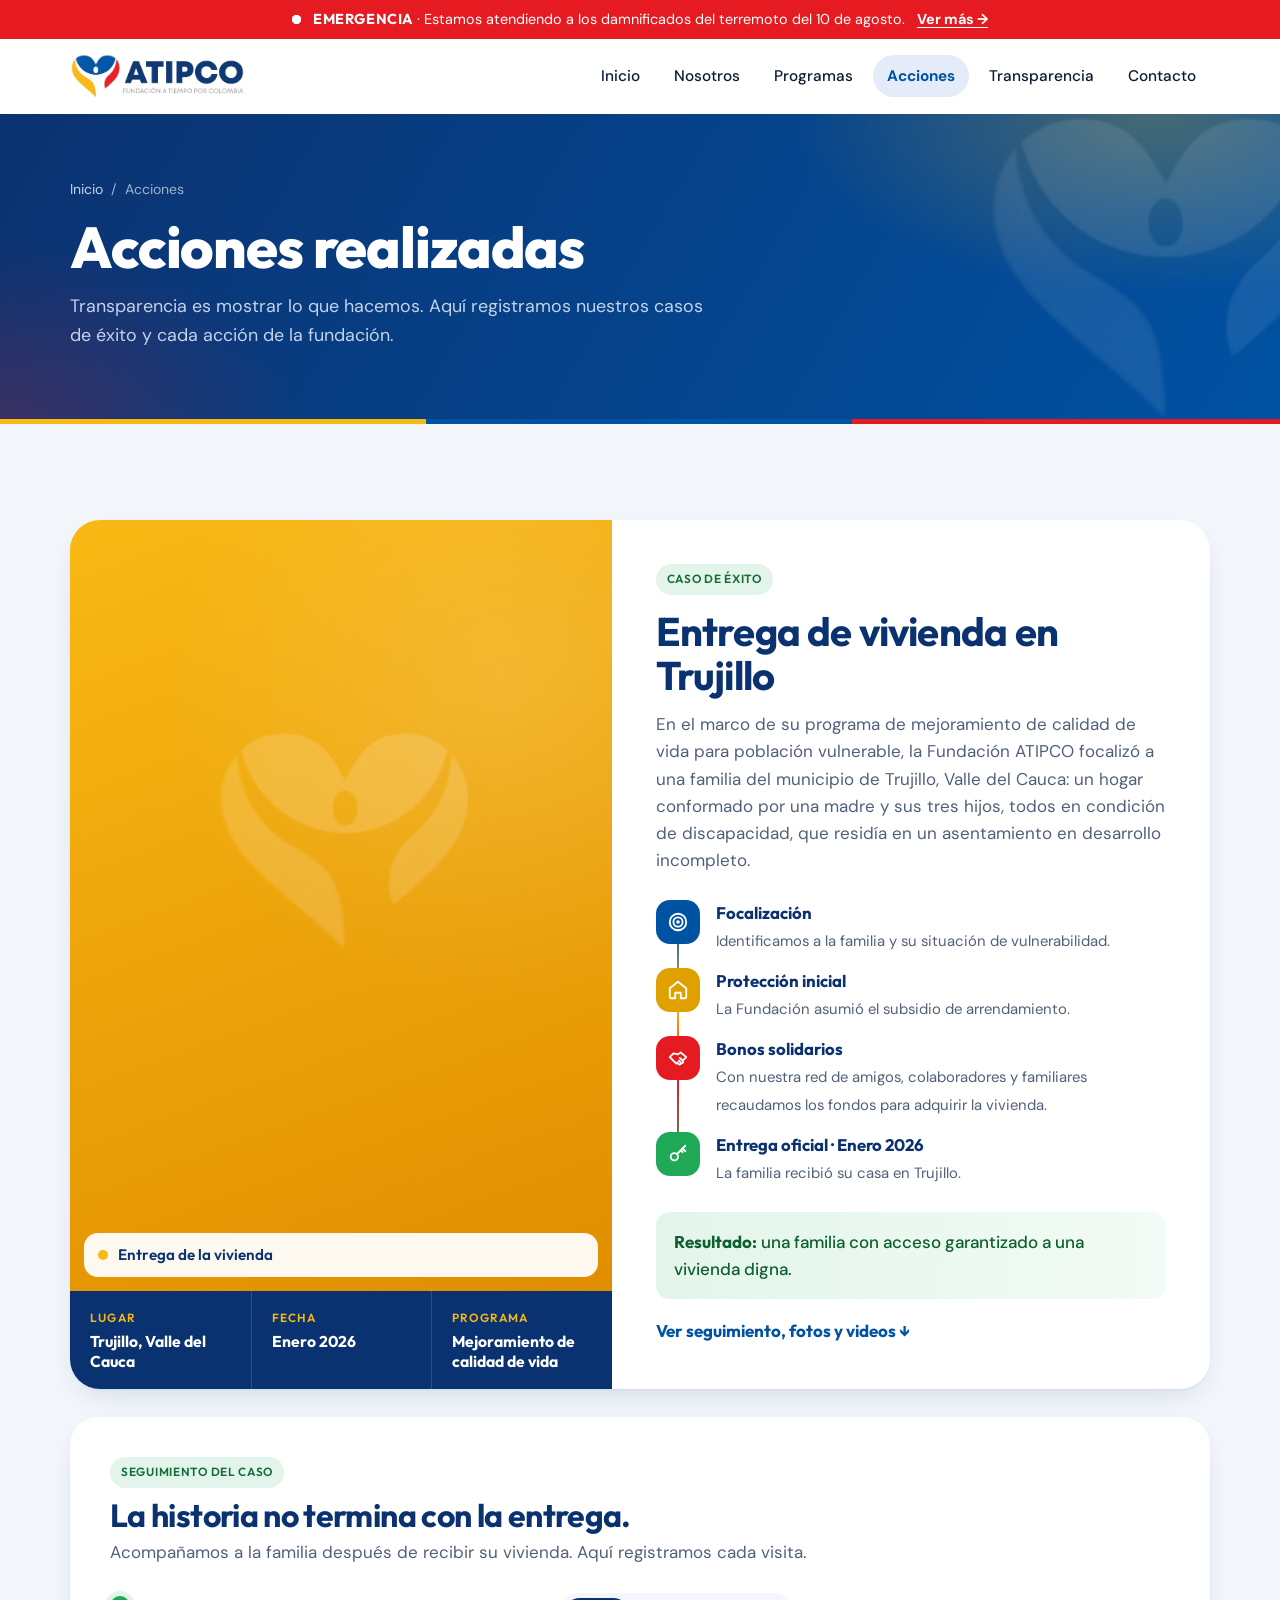
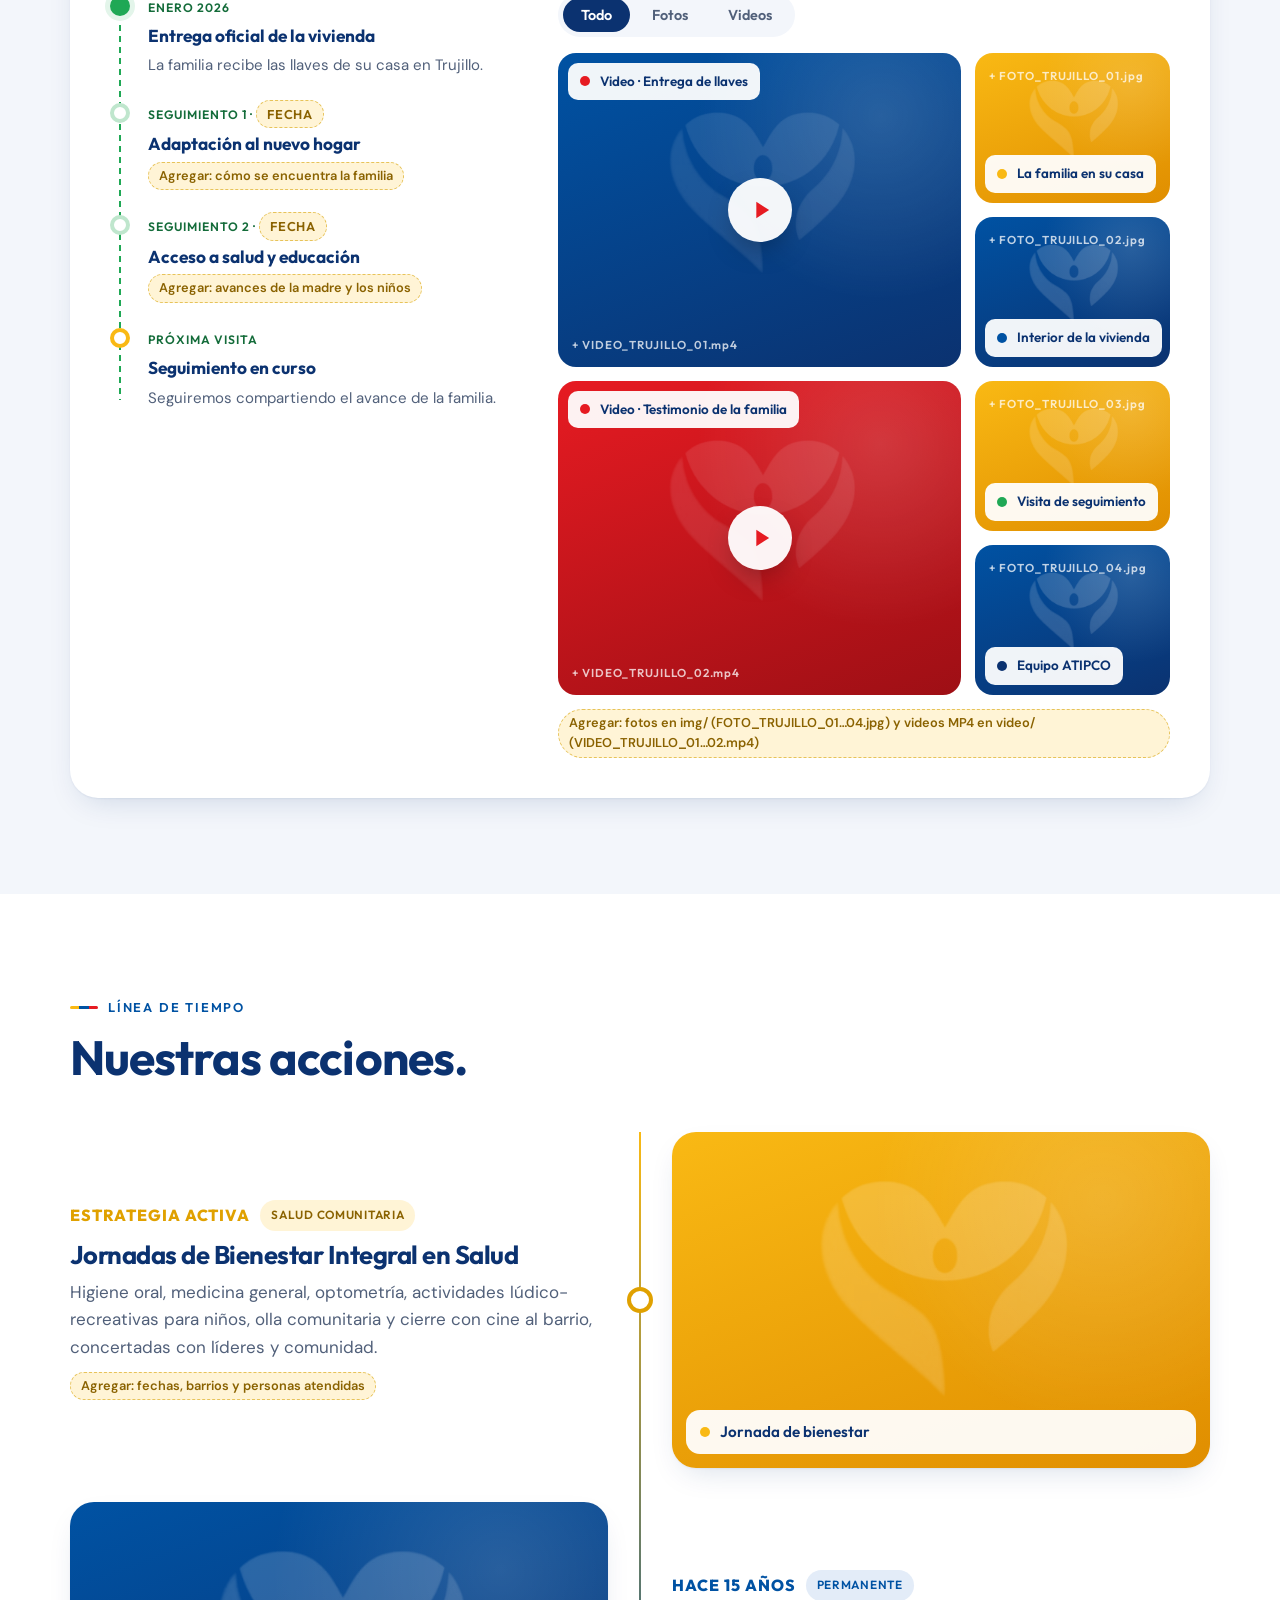
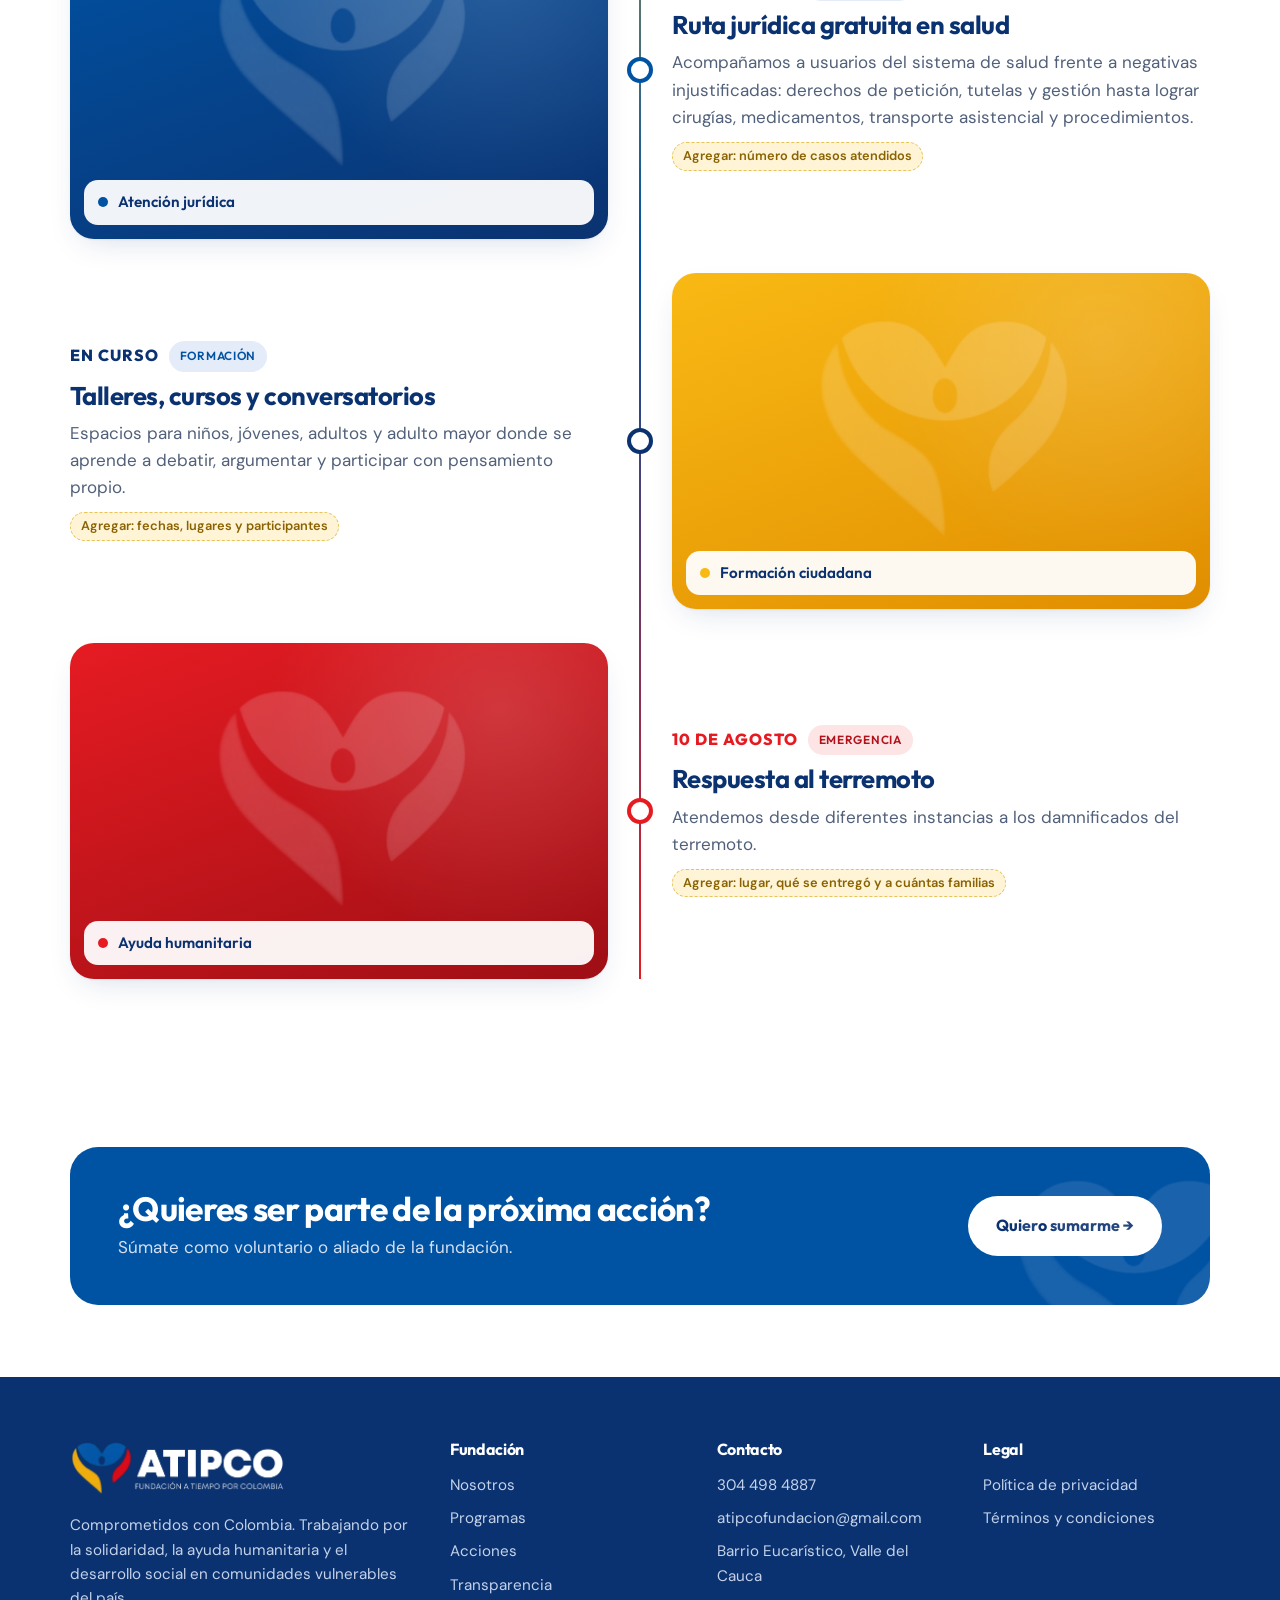
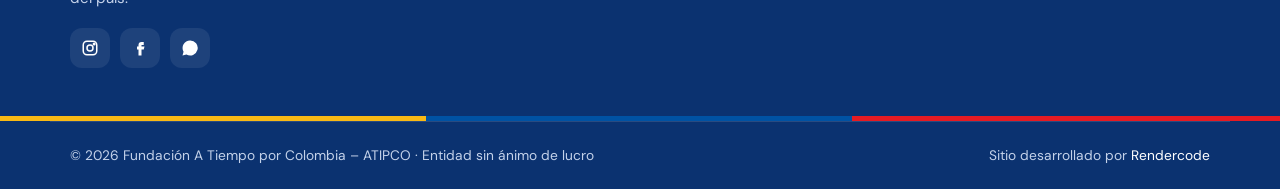
==== commit c4cafb8b: "Add files via upload" ====
--- a/acciones.html
+++ b/acciones.html
@@ -8,11 +8,11 @@
 <meta property="og:title" content="Acciones · ATIPCO">
 <meta property="og:description" content="Casos de éxito y acciones de la Fundación A Tiempo por Colombia: entrega de vivienda en Trujillo, jornadas de bienestar en salud, atención jurídica, formación y ayuda humanitaria.">
 <meta name="theme-color" content="#0B3270">
-<link rel="icon" href="ISOTIPO_ATIPCO.png">
+<link rel="icon" href="img/ISOTIPO_ATIPCO.png">
 <link rel="preconnect" href="https://fonts.googleapis.com">
 <link rel="preconnect" href="https://fonts.gstatic.com" crossorigin>
 <link href="https://fonts.googleapis.com/css2?family=Outfit:wght@500;600;700;800&family=DM+Sans:opsz,wght@9..40,400;9..40,500;9..40,700&display=swap" rel="stylesheet">
-<link rel="stylesheet" href="styles.css">
+<link rel="stylesheet" href="css/styles.css">
 </head>
 <body>
 <div class="alert" role="region" aria-label="Emergencia">
@@ -24,14 +24,14 @@
 </div>
 <header class="site-header">
   <nav class="wrap nav" aria-label="Principal">
-    <a href="index.html" class="logo" aria-label="ATIPCO, inicio"><img src="LOGO_ATIPCO.png" alt="ATIPCO · Fundación A Tiempo por Colombia" width="866" height="218"></a>
+    <a href="index.html" class="logo" aria-label="ATIPCO, inicio"><img src="img/LOGO_ATIPCO.png" alt="ATIPCO · Fundación A Tiempo por Colombia" width="866" height="218"></a>
     <ul class="menu" id="menu"><li><a href="index.html">Inicio</a></li><li><a href="nosotros.html">Nosotros</a></li><li><a href="programas.html">Programas</a></li><li><a href="acciones.html" aria-current="page">Acciones</a></li><li><a href="transparencia.html">Transparencia</a></li><li><a href="contacto.html">Contacto</a></li></ul>
     <button class="burger" aria-label="Abrir menú" aria-expanded="false" aria-controls="menu"><span></span></button>
   </nav>
 </header>
 <main>
 <section class="page-hero">
-  <img class="wm" src="ISOTIPO_ATIPCO.png" alt="" aria-hidden="true">
+  <img class="wm" src="img/ISOTIPO_ATIPCO.png" alt="" aria-hidden="true">
   <div class="wrap">
     <nav class="crumbs" aria-label="Ruta"><a href="index.html">Inicio</a><span aria-hidden="true">/</span><span>Acciones</span></nav>
     <h1>Acciones realizadas</h1>
@@ -43,7 +43,7 @@
   <div class="wrap">
     <article class="case rv">
       <div class="case-media">
-        <figure class="photo p-yellow" data-file="FOTO_ATIPCO_07.jpg"><img src="FOTO_ATIPCO_07.jpg" alt="Entrega de la vivienda" loading="lazy" onerror="this.parentNode.classList.add('empty')"><figcaption><i style="background:var(--yellow)"></i>Entrega de la vivienda</figcaption></figure>
+        <figure class="photo p-yellow" data-file="FOTO_ATIPCO_07.jpg"><img src="img/FOTO_ATIPCO_07.jpg" alt="Entrega de la vivienda" loading="lazy" onerror="this.parentNode.classList.add('empty')"><figcaption><i style="background:var(--yellow)"></i>Entrega de la vivienda</figcaption></figure>
         <div class="case-meta">
           <div><small>Lugar</small><b>Trujillo, Valle del Cauca</b></div>
           <div><small>Fecha</small><b>Enero 2026</b></div>
@@ -61,8 +61,57 @@
           <li style="--c:#1FA855"><span><svg viewBox="0 0 24 24" fill="none" stroke="currentColor" stroke-width="2" stroke-linecap="round" stroke-linejoin="round"><circle cx="8" cy="15" r="4"/><path d="M11 12l9-9M17 6l3 3M15 8l2 2"/></svg></span><div><b>Entrega oficial · Enero 2026</b><small>La familia recibió su casa en Trujillo.</small></div></li>
         </ol>
         <div class="case-result"><b>Resultado:</b> una familia con acceso garantizado a una vivienda digna.</div>
+        <a class="link-arrow" href="#seguimiento-trujillo" style="display:inline-block;margin-top:18px">Ver seguimiento, fotos y videos ↓</a>
       </div>
     </article>
+
+    <div class="followup rv" id="seguimiento-trujillo">
+      <div class="gallery-head">
+        <div>
+          <span class="tag green">Seguimiento del caso</span>
+          <h3>La historia no termina con la entrega.</h3>
+          <p>Acompañamos a la familia después de recibir su vivienda. Aquí registramos cada visita.</p>
+        </div>
+      </div>
+
+      <div class="followup-grid">
+        <ol class="fu-timeline" aria-label="Visitas de seguimiento">
+          <li class="done">
+            <span class="fu-dot" aria-hidden="true"></span>
+            <div><small>Enero 2026</small><b>Entrega oficial de la vivienda</b><p>La familia recibe las llaves de su casa en Trujillo.</p></div>
+          </li>
+          <li>
+            <span class="fu-dot" aria-hidden="true"></span>
+            <div><small>Seguimiento 1 · <span class="pend">Fecha</span></small><b>Adaptación al nuevo hogar</b><p><span class="pend">Agregar: cómo se encuentra la familia</span></p></div>
+          </li>
+          <li>
+            <span class="fu-dot" aria-hidden="true"></span>
+            <div><small>Seguimiento 2 · <span class="pend">Fecha</span></small><b>Acceso a salud y educación</b><p><span class="pend">Agregar: avances de la madre y los niños</span></p></div>
+          </li>
+          <li class="next">
+            <span class="fu-dot" aria-hidden="true"></span>
+            <div><small>Próxima visita</small><b>Seguimiento en curso</b><p>Seguiremos compartiendo el avance de la familia.</p></div>
+          </li>
+        </ol>
+
+        <div class="fu-media">
+          <div class="media-filter" role="tablist" aria-label="Filtrar galería">
+            <button type="button" class="on" data-filter="all" role="tab" aria-selected="true">Todo</button>
+            <button type="button" data-filter="foto" role="tab" aria-selected="false">Fotos</button>
+            <button type="button" data-filter="video" role="tab" aria-selected="false">Videos</button>
+          </div>
+          <div class="gallery g-media">
+            <figure class="photo video" data-type="video" data-file="VIDEO_TRUJILLO_01.mp4"><video controls preload="metadata" playsinline poster="img/FOTO_TRUJILLO_01.jpg"><source src="video/VIDEO_TRUJILLO_01.mp4" type="video/mp4" onerror="this.closest('figure').classList.add('empty')"></video><span class="play" aria-hidden="true"><svg viewBox="0 0 24 24" fill="currentColor"><path d="M8 5v14l11-7z"/></svg></span><figcaption><i style="background:var(--red)"></i>Video · Entrega de llaves</figcaption></figure>
+            <figure class="photo p-yellow" data-type="foto" data-file="FOTO_TRUJILLO_01.jpg"><img src="img/FOTO_TRUJILLO_01.jpg" alt="La familia frente a su nueva casa" loading="lazy" onerror="this.parentNode.classList.add('empty')"><figcaption><i style="background:var(--yellow)"></i>La familia en su casa</figcaption></figure>
+            <figure class="photo" data-type="foto" data-file="FOTO_TRUJILLO_02.jpg"><img src="img/FOTO_TRUJILLO_02.jpg" alt="Interior de la vivienda" loading="lazy" onerror="this.parentNode.classList.add('empty')"><figcaption><i style="background:var(--blue)"></i>Interior de la vivienda</figcaption></figure>
+            <figure class="photo p-red video" data-type="video" data-file="VIDEO_TRUJILLO_02.mp4"><video controls preload="metadata" playsinline poster="img/FOTO_TRUJILLO_03.jpg"><source src="video/VIDEO_TRUJILLO_02.mp4" type="video/mp4" onerror="this.closest('figure').classList.add('empty')"></video><span class="play" aria-hidden="true"><svg viewBox="0 0 24 24" fill="currentColor"><path d="M8 5v14l11-7z"/></svg></span><figcaption><i style="background:var(--red)"></i>Video · Testimonio de la familia</figcaption></figure>
+            <figure class="photo p-yellow" data-type="foto" data-file="FOTO_TRUJILLO_03.jpg"><img src="img/FOTO_TRUJILLO_03.jpg" alt="Visita de seguimiento" loading="lazy" onerror="this.parentNode.classList.add('empty')"><figcaption><i style="background:#1FA855"></i>Visita de seguimiento</figcaption></figure>
+            <figure class="photo" data-type="foto" data-file="FOTO_TRUJILLO_04.jpg"><img src="img/FOTO_TRUJILLO_04.jpg" alt="Equipo ATIPCO con la familia" loading="lazy" onerror="this.parentNode.classList.add('empty')"><figcaption><i style="background:var(--navy)"></i>Equipo ATIPCO</figcaption></figure>
+          </div>
+          <p class="media-note"><span class="pend">Agregar: fotos en img/ (FOTO_TRUJILLO_01…04.jpg) y videos MP4 en video/ (VIDEO_TRUJILLO_01…02.mp4)</span></p>
+        </div>
+      </div>
+    </div>
   </div>
 </section>
 
@@ -78,7 +127,7 @@
         <p>Higiene oral, medicina general, optometría, actividades lúdico-recreativas para niños, olla comunitaria y cierre con cine al barrio, concertadas con líderes y comunidad.</p>
         <p style="margin-top:10px"><span class="pend">Agregar: fechas, barrios y personas atendidas</span></p>
       </div>
-      <figure class="photo p-yellow" data-file="FOTO_ATIPCO_08.jpg"><img src="FOTO_ATIPCO_08.jpg" alt="Jornada de bienestar" loading="lazy" onerror="this.parentNode.classList.add('empty')"><figcaption><i style="background:var(--yellow)"></i>Jornada de bienestar</figcaption></figure>
+      <figure class="photo p-yellow" data-file="FOTO_ATIPCO_08.jpg"><img src="img/FOTO_ATIPCO_08.jpg" alt="Jornada de bienestar" loading="lazy" onerror="this.parentNode.classList.add('empty')"><figcaption><i style="background:var(--yellow)"></i>Jornada de bienestar</figcaption></figure>
     </div>
     <div class="t-item rv">
       <div class="t-text">
@@ -87,7 +136,7 @@
         <p>Acompañamos a usuarios del sistema de salud frente a negativas injustificadas: derechos de petición, tutelas y gestión hasta lograr cirugías, medicamentos, transporte asistencial y procedimientos.</p>
         <p style="margin-top:10px"><span class="pend">Agregar: número de casos atendidos</span></p>
       </div>
-      <figure class="photo " data-file="FOTO_ATIPCO_01.jpg"><img src="FOTO_ATIPCO_01.jpg" alt="Atención jurídica" loading="lazy" onerror="this.parentNode.classList.add('empty')"><figcaption><i style="background:var(--blue)"></i>Atención jurídica</figcaption></figure>
+      <figure class="photo " data-file="FOTO_ATIPCO_01.jpg"><img src="img/FOTO_ATIPCO_01.jpg" alt="Atención jurídica" loading="lazy" onerror="this.parentNode.classList.add('empty')"><figcaption><i style="background:var(--blue)"></i>Atención jurídica</figcaption></figure>
     </div>
     <div class="t-item rv" style="--c:var(--navy)">
       <div class="t-text">
@@ -96,7 +145,7 @@
         <p>Espacios para niños, jóvenes, adultos y adulto mayor donde se aprende a debatir, argumentar y participar con pensamiento propio.</p>
         <p style="margin-top:10px"><span class="pend">Agregar: fechas, lugares y participantes</span></p>
       </div>
-      <figure class="photo p-yellow" data-file="FOTO_ATIPCO_06.jpg"><img src="FOTO_ATIPCO_06.jpg" alt="Formación ciudadana" loading="lazy" onerror="this.parentNode.classList.add('empty')"><figcaption><i style="background:var(--yellow)"></i>Formación ciudadana</figcaption></figure>
+      <figure class="photo p-yellow" data-file="FOTO_ATIPCO_06.jpg"><img src="img/FOTO_ATIPCO_06.jpg" alt="Formación ciudadana" loading="lazy" onerror="this.parentNode.classList.add('empty')"><figcaption><i style="background:var(--yellow)"></i>Formación ciudadana</figcaption></figure>
     </div>
     <div class="t-item rv" style="--c:var(--red)">
       <div class="t-text">
@@ -105,7 +154,7 @@
         <p>Atendemos desde diferentes instancias a los damnificados del terremoto.</p>
         <p style="margin-top:10px"><span class="pend">Agregar: lugar, qué se entregó y a cuántas familias</span></p>
       </div>
-      <figure class="photo p-red" data-file="FOTO_ATIPCO_03.jpg"><img src="FOTO_ATIPCO_03.jpg" alt="Ayuda humanitaria" loading="lazy" onerror="this.parentNode.classList.add('empty')"><figcaption><i style="background:var(--red)"></i>Ayuda humanitaria</figcaption></figure>
+      <figure class="photo p-red" data-file="FOTO_ATIPCO_03.jpg"><img src="img/FOTO_ATIPCO_03.jpg" alt="Ayuda humanitaria" loading="lazy" onerror="this.parentNode.classList.add('empty')"><figcaption><i style="background:var(--red)"></i>Ayuda humanitaria</figcaption></figure>
     </div>
   </div>
 </section>
@@ -113,7 +162,7 @@
 <section class="section tight">
   <div class="wrap">
     <div class="cta-band rv">
-      <img class="iso-mark" src="ISOTIPO_ATIPCO.png" alt="" aria-hidden="true">
+      <img class="iso-mark" src="img/ISOTIPO_ATIPCO.png" alt="" aria-hidden="true">
       <div><h2>¿Quieres ser parte de la próxima acción?</h2><p>Súmate como voluntario o aliado de la fundación.</p></div>
       <a class="btn btn-light" href="contacto.html?motivo=voluntariado">Quiero sumarme →</a>
     </div>
@@ -123,7 +172,7 @@
 <footer>
   <div class="wrap foot-grid">
     <div>
-      <img class="flogo" src="LOGO_ATIPCO_blanco.png" alt="ATIPCO · Fundación A Tiempo por Colombia" width="866" height="218">
+      <img class="flogo" src="img/LOGO_ATIPCO_blanco.png" alt="ATIPCO · Fundación A Tiempo por Colombia" width="866" height="218">
       <p>Comprometidos con Colombia. Trabajando por la solidaridad, la ayuda humanitaria y el desarrollo social en comunidades vulnerables del país.</p>
       <div class="social">
         <a href="#" aria-label="Instagram (pendiente)"><svg viewBox="0 0 24 24" fill="none" stroke="currentColor" stroke-width="2"><rect x="3" y="3" width="18" height="18" rx="5"/><circle cx="12" cy="12" r="4"/><circle cx="17.5" cy="6.5" r="1" fill="currentColor"/></svg></a>
@@ -158,6 +207,6 @@
     <p>Este documento se publicará en la versión final del sitio. Mientras tanto, puedes solicitarlo a <a href="mailto:atipcofundacion@gmail.com">atipcofundacion@gmail.com</a>.</p>
   </div>
 </div>
-<script src="main.js"></script>
+<script src="js/main.js"></script>
 </body>
 </html>
--- a/css/styles.css
+++ b/css/styles.css
@@ -0,0 +1,686 @@
+/* ==========================================================
+   ATIPCO · Fundación A Tiempo por Colombia
+   Hoja de estilos compartida · Rendercode
+   ========================================================== */
+
+/* ---------- 1. Tokens ---------- */
+:root{
+  --navy:#0B3270;
+  --blue:#0052A3;
+  --yellow:#F9B914;
+  --red:#E61B22;
+  --ink:#0E1B33;
+  --muted:#51607A;
+  --line:#DCE3EE;
+  --paper:#FFFFFF;
+  --soft:#F3F6FB;
+  --sky:#E3ECF8;
+  --radius:18px;
+  --shadow:0 1px 2px rgba(11,50,112,.06),0 12px 32px -12px rgba(11,50,112,.18);
+  --font-d:'Outfit',system-ui,sans-serif;
+  --font-t:'DM Sans',system-ui,sans-serif;
+  --max:1180px;
+  --tri:linear-gradient(90deg,var(--yellow) 0 33.3%,var(--blue) 33.3% 66.6%,var(--red) 66.6%);
+}
+
+/* ---------- 2. Base ---------- */
+*{box-sizing:border-box;margin:0;padding:0}
+html{scroll-behavior:smooth;scroll-padding-top:96px}
+body{font-family:var(--font-t);color:var(--ink);background:var(--paper);line-height:1.6;font-size:17px;-webkit-font-smoothing:antialiased;overflow-x:hidden}
+img{max-width:100%;display:block}
+a{color:inherit}
+h1,h2,h3,h4{font-family:var(--font-d);line-height:1.1;letter-spacing:-.02em;color:var(--navy)}
+.wrap{width:100%;max-width:var(--max);margin:0 auto;padding:0 20px}
+.section{padding:96px 0}
+.section.tight{padding:72px 0}
+.bg-soft{background:var(--soft)}
+.section h2{font-size:clamp(2rem,4.2vw,3rem);margin:14px 0 18px}
+.lead{font-size:1.12rem;color:var(--muted);max-width:660px}
+.center{text-align:center}
+.center .lead{margin-left:auto;margin-right:auto}
+.eyebrow{font-family:var(--font-d);font-weight:600;font-size:.8rem;letter-spacing:.14em;text-transform:uppercase;color:var(--blue);display:inline-flex;align-items:center;gap:10px}
+.eyebrow::before{content:"";width:28px;height:3px;border-radius:3px;background:var(--tri)}
+.tricolor{height:5px;background:var(--tri)}
+.tag{font-family:var(--font-d);font-weight:600;font-size:.74rem;letter-spacing:.06em;text-transform:uppercase;padding:6px 11px;border-radius:999px;background:var(--sky);color:var(--blue);white-space:nowrap;display:inline-block}
+.tag.green{background:#E3F5EA;color:#146C3A}
+.tag.red{background:#FDE4E5;color:#B3121A}
+.pend{display:inline-block;font-size:.8rem;font-weight:600;padding:3px 10px;border-radius:999px;background:#FFF4D6;color:#8A6200;border:1px dashed #E7C35A}
+.chip{font-size:.84rem;padding:6px 12px;border-radius:999px;background:var(--soft);color:var(--navy);font-weight:500}
+
+/* ---------- 3. Botones ---------- */
+.btn{display:inline-flex;align-items:center;justify-content:center;gap:10px;font-family:var(--font-d);font-weight:700;font-size:1rem;padding:15px 26px;border-radius:999px;border:2px solid transparent;text-decoration:none;cursor:pointer;transition:transform .2s,box-shadow .2s,background .2s,color .2s;white-space:nowrap}
+.btn svg{width:18px;height:18px}
+.btn-primary{background:var(--blue);color:#fff;box-shadow:0 8px 20px -10px rgba(0,82,163,.8)}
+.btn-primary:hover{background:var(--navy);transform:translateY(-2px)}
+.btn-ghost{border-color:var(--navy);color:var(--navy);background:transparent}
+.btn-ghost:hover{background:var(--navy);color:#fff}
+.btn-light{background:#fff;color:var(--navy)}
+.btn-light:hover{background:var(--yellow)}
+.link-arrow{font-family:var(--font-d);font-weight:700;color:var(--blue);text-decoration:none;display:inline-flex;gap:6px;align-items:center;transition:gap .2s}
+.link-arrow:hover{gap:11px}
+:focus-visible{outline:3px solid var(--blue);outline-offset:3px}
+
+/* ---------- 4. Barra de emergencia ---------- */
+.alert{background:var(--red);color:#fff;font-size:.9rem}
+.alert .wrap{display:flex;align-items:center;justify-content:center;gap:12px;padding-top:8px;padding-bottom:8px;text-align:center;flex-wrap:wrap}
+.alert strong{font-family:var(--font-d);letter-spacing:.04em}
+.alert a{font-weight:700;text-underline-offset:3px}
+.pulse{width:9px;height:9px;border-radius:50%;background:#fff;position:relative;flex:none}
+.pulse::after{content:"";position:absolute;inset:0;border-radius:50%;background:#fff;animation:pulse 1.8s infinite}
+@keyframes pulse{to{transform:scale(3);opacity:0}}
+
+/* ---------- 5. Header ---------- */
+.site-header{position:sticky;top:0;z-index:50;background:rgba(255,255,255,.92);backdrop-filter:saturate(1.4) blur(12px);-webkit-backdrop-filter:saturate(1.4) blur(12px);border-bottom:1px solid transparent;transition:border-color .3s,box-shadow .3s}
+.site-header.scrolled{border-color:var(--line);box-shadow:0 6px 24px -18px rgba(11,50,112,.5)}
+.nav{display:flex;align-items:center;justify-content:space-between;height:74px;gap:20px}
+.nav .logo{display:block;transition:opacity .35s,transform .35s}
+.nav .logo img{height:44px;width:auto}
+.menu{display:flex;gap:6px;list-style:none;align-items:center}
+.menu a{display:block;text-decoration:none;font-weight:500;color:var(--ink);font-size:.96rem;padding:9px 14px;border-radius:999px;transition:background .2s,color .2s}
+.menu a:hover{background:var(--soft)}
+.menu a[aria-current="page"]{background:var(--sky);color:var(--blue);font-weight:700}
+.burger{display:none;width:44px;height:44px;border:0;background:var(--soft);border-radius:12px;cursor:pointer;align-items:center;justify-content:center}
+.burger span,.burger span::before,.burger span::after{display:block;width:20px;height:2px;background:var(--navy);border-radius:2px;position:relative;transition:.25s}
+.burger span::before,.burger span::after{content:"";position:absolute;left:0}
+.burger span::before{top:-6px}.burger span::after{top:6px}
+.nav-open .burger span{background:transparent}
+.nav-open .burger span::before{top:0;transform:rotate(45deg)}
+.nav-open .burger span::after{top:0;transform:rotate(-45deg)}
+
+/* Header de inicio: el logo pequeño aparece al pasar el logo grande */
+.is-home .site-header:not(.show-logo) .nav .logo{opacity:0;transform:translateY(-6px);pointer-events:none}
+@media (min-width:1025px){
+  .is-home .site-header:not(.show-logo) .nav{justify-content:center}
+  .is-home .site-header:not(.show-logo) .nav .logo{position:absolute}
+}
+
+/* ---------- 6. HERO DE INICIO ---------- */
+.home-hero{position:relative;padding:48px 0 0;text-align:center;overflow:hidden;background:
+  radial-gradient(700px 380px at 10% 0%,rgba(249,185,20,.13),transparent 60%),
+  radial-gradient(800px 420px at 95% 20%,rgba(0,82,163,.10),transparent 60%),
+  radial-gradient(600px 300px at 50% 100%,rgba(230,27,34,.06),transparent 60%)}
+.hero-logo{width:min(520px,84vw);height:auto;margin:0 auto;animation:logoIn 1s cubic-bezier(.2,.8,.2,1) both}
+@keyframes logoIn{from{opacity:0;transform:translateY(18px) scale(.97)}to{opacity:1;transform:none}}
+.hero-line{width:min(640px,88vw);height:5px;border-radius:5px;background:var(--tri);margin:26px auto 0;transform-origin:left;animation:grow 1.1s .35s cubic-bezier(.6,.1,.2,1) both}
+@keyframes grow{from{transform:scaleX(0)}to{transform:scaleX(1)}}
+.home-hero .eyebrow{margin-top:22px}
+.hero-text{margin-top:48px}
+.home-hero .eyebrow::before{display:none}
+.home-hero h1{font-size:clamp(2rem,4.6vw,3.3rem);font-weight:800;margin:14px auto 16px;max-width:880px}
+.home-hero h1 em{font-style:normal;color:var(--blue);position:relative;white-space:nowrap}
+.home-hero h1 em::after{content:"";position:absolute;left:0;right:0;bottom:.02em;height:.16em;background:var(--yellow);border-radius:4px;z-index:-1;opacity:.85}
+.home-hero .lead{margin:0 auto 30px;font-size:1.15rem}
+.hero-actions{display:flex;gap:14px;flex-wrap:wrap;justify-content:center}
+
+/* Mosaico de fotos */
+.mosaic{display:grid;grid-template-columns:1fr 1.35fr 1fr;gap:18px;align-items:center;margin:40px auto 0;max-width:1100px;padding:0 20px}
+.photo{position:relative;border-radius:24px;overflow:hidden;aspect-ratio:4/4.2;box-shadow:var(--shadow);background:var(--navy)}
+.mosaic .photo:nth-child(2){aspect-ratio:4/3.4}
+.mosaic .photo:nth-child(1),.mosaic .photo:nth-child(3){transform:translateY(22px)}
+.photo img{width:100%;height:100%;object-fit:cover}
+.photo figcaption{position:absolute;left:14px;bottom:14px;right:14px;display:flex;align-items:center;gap:10px;background:rgba(255,255,255,.94);border-radius:14px;padding:10px 14px;font-family:var(--font-d);font-weight:600;color:var(--navy);font-size:.95rem;text-align:left}
+.photo figcaption i{width:10px;height:10px;border-radius:50%;flex:none}
+/* Placeholder de marca mientras llegan las fotos reales */
+.photo.empty img{display:none}
+.photo.empty{background:
+  radial-gradient(circle at 80% 20%,rgba(255,255,255,.14),transparent 45%),
+  linear-gradient(160deg,var(--c1,var(--blue)),var(--c2,var(--navy)))}
+.photo.empty::before{content:"";position:absolute;inset:0;background:url(../img/ISOTIPO_ATIPCO.png) center 38%/48% no-repeat;opacity:.16;filter:brightness(0) invert(1)}
+.photo.empty::after{content:attr(data-file);position:absolute;top:14px;left:14px;font-size:.72rem;letter-spacing:.08em;color:rgba(255,255,255,.75);font-family:var(--font-d);font-weight:600}
+.photo.p-yellow{--c1:#F9B914;--c2:#E08E00}
+.photo.p-red{--c1:#E61B22;--c2:#9E0F15}
+
+/* ---------- 7. Cifras ---------- */
+.stats{background:var(--navy);color:#fff}
+.stats-grid{display:grid;grid-template-columns:repeat(4,1fr)}
+.stat{padding:42px 26px;border-left:1px solid rgba(255,255,255,.12)}
+.stat:first-child{border-left:0}
+.stat .num{font-family:var(--font-d);font-weight:800;font-size:clamp(2.3rem,4.4vw,3.3rem);line-height:1;letter-spacing:-.02em}
+.stat .num sup{font-size:.42em;color:var(--yellow);vertical-align:top;margin-left:3px}
+.stat p{margin-top:10px;color:#C4D2EA;font-size:.95rem;max-width:230px}
+
+/* ---------- 8. Razón de ser ---------- */
+.reason{display:grid;grid-template-columns:1.1fr .9fr;gap:64px;align-items:center}
+.big-quote{font-family:var(--font-d);font-weight:700;font-size:clamp(1.9rem,3.8vw,2.9rem);line-height:1.15;color:var(--navy);letter-spacing:-.02em;margin:16px 0 22px}
+.big-quote span{color:var(--blue)}
+.reason-cards{display:grid;gap:16px}
+.rcard{background:#fff;border:1px solid var(--line);border-radius:20px;padding:24px 26px;position:relative;overflow:hidden}
+.rcard::before{content:"";position:absolute;left:0;top:0;bottom:0;width:5px;background:var(--c,var(--blue))}
+.rcard h3{font-size:.85rem;letter-spacing:.12em;text-transform:uppercase;color:var(--c,var(--blue));margin-bottom:8px}
+.rcard p{color:var(--ink);font-size:1.02rem}
+
+/* ---------- 9. Trayectoria (horizontal) ---------- */
+.journey{display:grid;grid-template-columns:repeat(4,1fr);gap:22px;margin-top:52px;position:relative}
+.journey::before{content:"";position:absolute;left:0;right:0;top:23px;height:3px;background:var(--tri);border-radius:3px;opacity:.9}
+.jstep{position:relative;padding-top:64px}
+.jstep .jdot{position:absolute;top:10px;left:0;width:30px;height:30px;border-radius:50%;background:#fff;border:4px solid var(--c,var(--blue));box-shadow:0 0 0 6px var(--soft)}
+.jstep .when{font-family:var(--font-d);font-weight:800;color:var(--c,var(--blue));letter-spacing:.06em;text-transform:uppercase;font-size:.88rem}
+.jstep h3{font-size:1.25rem;margin:8px 0 8px}
+.jstep p{color:var(--muted);font-size:.96rem}
+
+/* ---------- 10. Sobre nosotros (inicio) ---------- */
+.about-grid{display:grid;grid-template-columns:1fr 1fr;gap:64px;align-items:start}
+.director{display:flex;align-items:center;gap:16px;margin-top:26px;background:var(--soft);border-radius:18px;padding:18px 20px}
+.avatar{width:56px;height:56px;border-radius:50%;background:#fff;display:grid;place-items:center;font-family:var(--font-d);font-weight:700;color:var(--blue);font-size:1.1rem;flex:none;box-shadow:inset 0 0 0 2px var(--sky)}
+.director b{display:block;font-family:var(--font-d);color:var(--navy)}
+.director small{color:var(--muted)}
+.areas{display:flex;flex-wrap:wrap;gap:10px;margin-top:22px}
+.areas span{display:inline-flex;align-items:center;gap:8px;padding:9px 15px;border:1px solid var(--line);border-radius:999px;font-size:.93rem;font-weight:500;background:#fff}
+.areas span i{width:8px;height:8px;border-radius:50%;display:block}
+.values{display:grid;gap:14px}
+.value{display:flex;gap:16px;align-items:flex-start;padding:20px;border-radius:18px;border:1px solid var(--line);background:#fff}
+.value .ic{width:46px;height:46px;border-radius:14px;display:grid;place-items:center;flex:none;background:var(--sky);color:var(--blue)}
+.value .ic svg{width:22px;height:22px}
+.value b{font-family:var(--font-d);color:var(--navy);font-size:1.08rem;display:block}
+.value p{color:var(--muted);font-size:.95rem}
+
+/* ---------- 11. Accesos directos ---------- */
+.shortcuts{display:grid;grid-template-columns:repeat(5,1fr);gap:14px;margin-top:40px}
+.sc{display:flex;flex-direction:column;gap:8px;text-decoration:none;background:#fff;border:1px solid var(--line);border-radius:18px;padding:20px;transition:transform .25s,box-shadow .25s,border-color .25s;position:relative}
+.sc:hover{transform:translateY(-4px);box-shadow:var(--shadow);border-color:transparent}
+.sc .ic{width:40px;height:40px;border-radius:12px;display:grid;place-items:center;background:var(--sky);color:var(--blue)}
+.sc .ic svg{width:20px;height:20px}
+.sc b{font-family:var(--font-d);color:var(--navy);font-size:1.08rem;display:flex;justify-content:space-between;align-items:center}
+.sc b::after{content:"→";color:var(--blue);transition:transform .2s}
+.sc:hover b::after{transform:translateX(4px)}
+.sc p{color:var(--muted);font-size:.88rem;line-height:1.45}
+.sc small{margin-top:auto;padding-top:8px;border-top:1px dashed var(--line);font-size:.8rem;color:var(--blue);font-weight:600}
+
+/* ---------- 12. Encabezado de páginas internas ---------- */
+.page-hero{position:relative;background:var(--navy);color:#fff;padding:64px 0 70px;overflow:hidden}
+.page-hero .wm{position:absolute;right:-60px;top:50%;transform:translateY(-50%);width:360px;opacity:.09;filter:brightness(0) invert(1);pointer-events:none}
+.crumbs{font-size:.88rem;color:#9FB2CE;display:flex;gap:8px;align-items:center}
+.crumbs a{color:#C4D2EA;text-decoration:none}
+.crumbs a:hover{color:#fff}
+.page-hero h1{color:#fff;font-size:clamp(2.3rem,5vw,3.6rem);font-weight:800;margin:14px 0 14px}
+.page-hero p{color:#C4D2EA;font-size:1.12rem;max-width:640px}
+
+/* ---------- 13. Programas ---------- */
+.prog{display:grid;grid-template-columns:1fr 1fr;background:#fff;border-radius:28px;overflow:hidden;box-shadow:var(--shadow)}
+.prog + .prog{margin-top:28px}
+.prog-body{padding:48px}
+.prog-body h2{font-size:clamp(1.6rem,3vw,2.2rem)!important;margin:14px 0 16px!important}
+.prog-body p{color:var(--muted)}
+.prog-num{font-family:var(--font-d);font-weight:700;color:var(--blue);font-size:.9rem;letter-spacing:.1em}
+.checks{list-style:none;margin:22px 0 28px;display:grid;grid-template-columns:1fr 1fr;gap:10px 18px}
+.checks li{display:flex;gap:10px;align-items:flex-start;font-size:.97rem;font-weight:500}
+.checks svg{flex:none;width:20px;height:20px;color:var(--blue);margin-top:2px}
+.prog-side{position:relative;padding:48px;display:flex;flex-direction:column;justify-content:center;gap:16px;color:#fff;overflow:hidden}
+.prog-side.blue{background:var(--blue)}
+.prog-side.navy{background:var(--navy)}
+.prog-side.soft{background:var(--soft);color:var(--ink)}
+.prog-side h3{color:#fff;font-size:1rem;letter-spacing:.08em;text-transform:uppercase;opacity:.85}
+.prog.rev .prog-side{order:-1}
+.iso-mark{position:absolute;right:-60px;bottom:-60px;width:240px;opacity:.1;filter:brightness(0) invert(1);pointer-events:none}
+.audience{display:grid;grid-template-columns:1fr 1fr;gap:12px}
+.aud{background:rgba(255,255,255,.08);border:1px solid rgba(255,255,255,.14);border-radius:16px;padding:18px}
+.aud b{font-family:var(--font-d);font-size:1.15rem;display:block}
+.aud small{color:#C4D2EA;font-size:.88rem}
+.quote-line{font-family:var(--font-d);font-size:1.3rem;line-height:1.35;font-weight:600;margin-top:6px}
+.quote-line span{color:var(--yellow)}
+
+/* Tarjeta de ruta jurídica */
+.route-card{position:relative;z-index:1;background:#fff;border-radius:22px;box-shadow:var(--shadow);border:1px solid var(--line);padding:26px;color:var(--ink)}
+.route-head{display:flex;justify-content:space-between;align-items:center;margin-bottom:18px;gap:12px}
+.route-head h3{font-size:1.1rem;color:var(--navy)!important;opacity:1!important;letter-spacing:-.01em!important;text-transform:none!important}
+.steps{list-style:none;position:relative}
+.steps::before,.steps::after{content:"";position:absolute;left:17px;top:16px;width:2px}
+.steps::before{bottom:16px;background:var(--line)}
+.steps::after{height:0;background:var(--blue);transition:height 2.4s cubic-bezier(.6,.1,.2,1)}
+.route-card.go .steps::after{height:calc(100% - 32px)}
+.steps li{display:flex;gap:16px;align-items:flex-start;padding:8px 0;position:relative;opacity:.45;transition:opacity .5s}
+.route-card.go .steps li{opacity:1}
+.route-card.go .steps li:nth-child(2){transition-delay:.3s}.route-card.go .steps li:nth-child(3){transition-delay:.9s}
+.route-card.go .steps li:nth-child(4){transition-delay:1.5s}.route-card.go .steps li:nth-child(5){transition-delay:2.1s}
+.dot{flex:none;width:36px;height:36px;border-radius:50%;display:grid;place-items:center;background:#fff;border:2px solid var(--line);color:var(--muted);font-family:var(--font-d);font-weight:700;font-size:.9rem;transition:all .4s;z-index:1}
+.route-card.go .dot{border-color:var(--blue);color:var(--blue)}
+.route-card.go li:last-child .dot{background:var(--blue);color:#fff}
+.steps b{display:block;font-family:var(--font-d);color:var(--navy);font-size:1rem}
+.steps small{color:var(--muted);font-size:.88rem}
+
+/* Emergencia */
+.emergency{position:relative;background:linear-gradient(135deg,#fff 0%,#FFF6F6 100%);border:1px solid #F6D0D2;border-radius:28px;padding:48px;display:grid;grid-template-columns:1.3fr 1fr;gap:40px;align-items:center;margin-top:28px;overflow:hidden}
+.emergency h2{font-size:clamp(1.6rem,3vw,2.2rem)!important;margin:14px 0 14px!important}
+.emergency p{color:var(--muted)}
+.need-list{display:grid;gap:12px}
+.need{display:flex;gap:14px;align-items:center;background:#fff;border:1px solid var(--line);border-radius:14px;padding:14px 16px;font-weight:500}
+.need svg{width:24px;height:24px;color:var(--red);flex:none}
+
+/* ---------- 14. Acciones (línea de tiempo) ---------- */
+.timeline{position:relative;display:grid;gap:34px}
+.timeline::before{content:"";position:absolute;left:calc(50% - 1px);top:0;bottom:0;width:2px;background:linear-gradient(180deg,var(--yellow),var(--blue),var(--red))}
+.t-item{display:grid;grid-template-columns:1fr 1fr;gap:64px;align-items:center;position:relative}
+.t-item::before{content:"";position:absolute;left:50%;top:50%;width:18px;height:18px;border-radius:50%;background:#fff;border:4px solid var(--c,var(--blue));transform:translate(-50%,-50%);z-index:1}
+.t-item:nth-child(even) .t-text{order:2}
+.t-when{font-family:var(--font-d);font-weight:800;color:var(--c,var(--blue));font-size:1rem;letter-spacing:.06em;text-transform:uppercase;display:flex;align-items:center;gap:10px;flex-wrap:wrap}
+.t-text h2{font-size:1.6rem!important;margin:10px 0 10px!important}
+.t-text p{color:var(--muted)}
+.t-item .photo{aspect-ratio:16/10}
+
+/* ---------- 15. Nosotros (página) ---------- */
+.mission{background:var(--soft);border-radius:var(--radius);padding:34px;position:relative;overflow:hidden}
+.mission::before{content:"";position:absolute;left:0;top:0;bottom:0;width:6px;background:linear-gradient(180deg,var(--yellow) 0 33%,var(--blue) 33% 66%,var(--red) 66%)}
+.mission h3{font-size:1rem;letter-spacing:.1em;text-transform:uppercase;color:var(--blue);margin-bottom:10px}
+.mission p{font-size:1.2rem;color:var(--navy);font-family:var(--font-d);font-weight:500;line-height:1.4}
+.objeto-text{color:var(--muted);font-size:1rem;column-count:2;column-gap:48px;margin-top:10px}
+.cards3{display:grid;grid-template-columns:repeat(3,1fr);gap:18px;margin-top:40px}
+.card{background:#fff;border:1px solid var(--line);border-radius:20px;padding:26px;display:flex;flex-direction:column;gap:10px}
+.card .ic{width:48px;height:48px;border-radius:14px;background:var(--sky);color:var(--blue);display:grid;place-items:center}
+.card .ic svg{width:24px;height:24px}
+.card h3{font-size:1.2rem}
+.card p{color:var(--muted);font-size:.96rem}
+.card a{margin-top:auto}
+
+/* ---------- 16. Transparencia ---------- */
+.transp-grid{display:grid;grid-template-columns:1.1fr 1fr;gap:28px}
+.ficha{background:#fff;border-radius:22px;padding:10px 30px;box-shadow:var(--shadow)}
+.ficha dl{display:grid;grid-template-columns:170px 1fr}
+.ficha dt,.ficha dd{padding:16px 0;border-bottom:1px solid var(--line)}
+.ficha dt{font-weight:500;color:var(--muted);font-size:.93rem}
+.ficha dd{font-weight:500;color:var(--navy)}
+.ficha dl > :nth-last-child(-n+2){border-bottom:0}
+.docs{display:grid;gap:14px;align-content:start}
+.doc{display:flex;align-items:center;gap:16px;background:#fff;border:1px solid var(--line);border-radius:16px;padding:18px 20px}
+.doc .ic{width:44px;height:44px;border-radius:12px;background:var(--sky);color:var(--blue);display:grid;place-items:center;flex:none}
+.doc .ic svg{width:22px;height:22px}
+.doc b{display:block;font-family:var(--font-d);color:var(--navy)}
+.doc small{color:var(--muted)}
+.doc .soon{margin-left:auto;font-size:.8rem;color:var(--muted);white-space:nowrap}
+.uses{background:var(--blue);color:#fff;border-radius:16px;padding:22px}
+.uses b{font-family:var(--font-d);font-size:1.1rem}
+.uses p{color:#D5E1F3;font-size:.94rem;margin-top:6px}
+
+/* ---------- 17. Contacto ---------- */
+.contact-grid{display:grid;grid-template-columns:1fr 1.1fr;gap:56px}
+.cinfo{display:grid;gap:14px;margin-top:26px}
+.citem{display:flex;gap:16px;align-items:flex-start;text-decoration:none;padding:18px;border-radius:16px;border:1px solid var(--line);background:#fff;transition:.2s}
+a.citem:hover{border-color:var(--blue);background:var(--soft)}
+.citem .ic{width:46px;height:46px;border-radius:12px;display:grid;place-items:center;flex:none;color:#fff}
+.citem .ic svg{width:22px;height:22px}
+.citem b{display:block;font-family:var(--font-d);color:var(--navy)}
+.citem span{color:var(--muted);font-size:.95rem}
+form{background:#fff;border-radius:24px;padding:36px;box-shadow:var(--shadow);border:1px solid var(--line);position:relative;overflow:hidden}
+.field{display:grid;gap:7px;margin-bottom:16px}
+.row2{display:grid;grid-template-columns:1fr 1fr;gap:14px}
+label{font-weight:500;font-size:.92rem;color:var(--navy)}
+input,select,textarea{font:inherit;font-size:1rem;padding:13px 15px;border-radius:12px;border:1.5px solid var(--line);background:var(--soft);color:var(--ink);transition:border-color .2s,background .2s;width:100%}
+input:focus,select:focus,textarea:focus{border-color:var(--blue);background:#fff;outline:none}
+textarea{resize:vertical;min-height:120px}
+.consent{display:flex;gap:10px;align-items:flex-start;font-size:.86rem;color:var(--muted);margin:6px 0 20px;font-weight:400}
+.consent input{width:18px;height:18px;margin-top:3px;flex:none}
+.hp{position:absolute;left:-9999px}
+.form-ok{position:absolute;inset:0;background:#fff;display:flex;flex-direction:column;align-items:center;justify-content:center;text-align:center;padding:36px;gap:14px;opacity:0;pointer-events:none;transition:opacity .4s}
+.form-ok.show{opacity:1;pointer-events:auto}
+.check-anim{width:84px;height:84px}
+.check-anim circle{stroke:var(--blue);stroke-width:4;fill:none;stroke-dasharray:240;stroke-dashoffset:240}
+.check-anim path{stroke:var(--blue);stroke-width:5;fill:none;stroke-linecap:round;stroke-linejoin:round;stroke-dasharray:60;stroke-dashoffset:60}
+.form-ok.show circle{animation:draw .6s ease forwards}
+.form-ok.show path{animation:draw .4s .5s ease forwards}
+@keyframes draw{to{stroke-dashoffset:0}}
+
+/* ---------- 18. Banda CTA ---------- */
+.cta-band{background:var(--blue);color:#fff;border-radius:28px;padding:44px 48px;display:flex;align-items:center;justify-content:space-between;gap:28px;position:relative;overflow:hidden}
+.cta-band h2{color:#fff;font-size:clamp(1.5rem,3vw,2.1rem)!important;margin:0 0 6px!important}
+.cta-band p{color:#D5E1F3}
+.cta-band .iso-mark{right:-40px;bottom:-80px}
+
+/* ---------- 19. Footer ---------- */
+footer{background:var(--navy);color:#C4D2EA;padding-top:64px;font-size:.95rem}
+.foot-grid{display:grid;grid-template-columns:1.5fr 1fr 1fr 1fr;gap:40px;padding-bottom:48px}
+footer .flogo{height:54px;width:auto;margin-bottom:18px}
+footer h4{color:#fff;font-size:1rem;margin-bottom:14px}
+footer ul{list-style:none;display:grid;gap:9px}
+footer a{text-decoration:none;color:#C4D2EA}
+footer a:hover{color:#fff;text-decoration:underline}
+.foot-bottom{border-top:1px solid rgba(255,255,255,.12);padding-top:22px;padding-bottom:22px;display:flex;justify-content:space-between;gap:16px;flex-wrap:wrap;font-size:.86rem}
+.foot-bottom a{color:#fff}
+.social{display:flex;gap:10px;margin-top:18px}
+.social a{width:40px;height:40px;border-radius:12px;background:rgba(255,255,255,.08);display:grid;place-items:center}
+.social a:hover{background:var(--blue)}
+.social svg{width:18px;height:18px;color:#fff}
+
+/* ---------- 20. Modal legal ---------- */
+.modal{position:fixed;inset:0;z-index:100;display:grid;place-items:center;padding:20px;background:rgba(8,24,56,.6);backdrop-filter:blur(6px);opacity:0;pointer-events:none;transition:opacity .3s}
+.modal.open{opacity:1;pointer-events:auto}
+.modal-box{background:#fff;border-radius:26px;max-width:480px;width:100%;padding:34px;position:relative;transform:translateY(20px);transition:transform .35s}
+.modal.open .modal-box{transform:none}
+.modal-box h3{font-size:1.5rem;margin-bottom:8px}
+.modal-box p{color:var(--muted)}
+.close{position:absolute;right:16px;top:16px;width:40px;height:40px;border-radius:12px;border:0;background:var(--soft);cursor:pointer;font-size:1.4rem;color:var(--navy);line-height:1}
+
+/* ---------- 21. Animación de entrada ---------- */
+.rv{opacity:0;transform:translateY(24px);transition:opacity .8s ease,transform .8s ease}
+.rv.in{opacity:1;transform:none}
+.no-js .rv{opacity:1;transform:none}
+@media (prefers-reduced-motion:reduce){*{animation:none!important;transition:none!important;scroll-behavior:auto!important}.rv{opacity:1;transform:none}}
+
+/* ---------- 22. Responsive ---------- */
+@media (max-width:1024px){
+  .menu{display:none}
+  .burger{display:inline-flex}
+  .nav-open .menu{display:flex;position:absolute;top:74px;left:0;right:0;flex-direction:column;align-items:stretch;gap:0;background:#fff;border-bottom:1px solid var(--line);padding:8px 20px 20px;box-shadow:0 20px 30px -20px rgba(11,50,112,.4)}
+  .nav-open .menu a{padding:14px 10px;border-radius:10px;font-size:1.05rem}
+  .reason,.about-grid,.contact-grid,.transp-grid{grid-template-columns:1fr;gap:40px}
+  .prog,.emergency{grid-template-columns:1fr}
+  .prog.rev .prog-side{order:0}
+  .shortcuts{grid-template-columns:repeat(3,1fr)}
+  .journey{grid-template-columns:1fr 1fr;row-gap:36px}
+  .journey::before{display:none}
+  .stats-grid{grid-template-columns:repeat(2,1fr)}
+  .stat:nth-child(3){border-left:0}
+  .stat:nth-child(n+3){border-top:1px solid rgba(255,255,255,.12)}
+  .foot-grid{grid-template-columns:1fr 1fr}
+  .cards3{grid-template-columns:1fr 1fr}
+  .objeto-text{column-count:1}
+}
+@media (max-width:720px){
+  body{font-size:16px}
+  .section{padding:72px 0}
+  .section.tight{padding:56px 0}
+  .alert{font-size:.8rem}
+  .alert .pulse{display:none}
+  .nav{height:66px}
+  .nav .logo img{height:38px}
+  .nav-open .menu{top:66px}
+  .home-hero{padding-top:40px}
+  .mosaic{grid-template-columns:1fr 1fr;gap:12px;margin-top:40px}
+  .mosaic .photo:nth-child(2){grid-column:span 2;order:-1;aspect-ratio:16/11}
+  .mosaic .photo:nth-child(1),.mosaic .photo:nth-child(3){transform:none;aspect-ratio:1/1}
+  .photo figcaption{font-size:.82rem;padding:8px 10px;left:10px;right:10px;bottom:10px}
+  .stat{padding:28px 18px}
+  .shortcuts{grid-template-columns:1fr 1fr}
+  .shortcuts .sc:last-child{grid-column:span 2}
+  .sc{padding:16px}
+  .sc b{font-size:.98rem}
+  .journey{grid-template-columns:1fr;row-gap:0;padding-left:8px}
+  .journey::before{display:block;left:22px;right:auto;top:0;bottom:0;width:3px;height:auto;background:linear-gradient(180deg,var(--yellow),var(--blue),var(--red))}
+  .jstep{padding:0 0 28px 50px}
+  .jstep .jdot{top:0;left:0}
+  .prog-body,.prog-side,.emergency{padding:30px 22px}
+  .checks,.audience{grid-template-columns:1fr}
+  .timeline::before{left:9px}
+  .t-item{grid-template-columns:1fr;gap:18px;padding-left:36px}
+  .t-item::before{left:10px;top:8px;transform:translateX(-50%)}
+  .t-item:nth-child(even) .t-text{order:0}
+  .cards3{grid-template-columns:1fr}
+  .ficha{padding:6px 20px}
+  .ficha dl{grid-template-columns:1fr}
+  .ficha dt{padding-bottom:2px;border-bottom:0}
+  .ficha dd{padding-top:0}
+  .row2{grid-template-columns:1fr}
+  form{padding:26px 20px}
+  .cta-band{flex-direction:column;align-items:flex-start;padding:32px 24px}
+  .foot-grid{grid-template-columns:1fr}
+  .page-hero{padding:44px 0 50px}
+  .page-hero .wm{width:240px;right:-80px}
+  .need .pend{display:none}
+}
+
+/* ==========================================================
+   v3 · Más color + imágenes grandes + servicios de salud
+   ========================================================== */
+/* Hero con más color */
+.home-hero{background:
+  radial-gradient(900px 480px at 0% 0%,rgba(249,185,20,.22),transparent 60%),
+  radial-gradient(900px 520px at 100% 10%,rgba(0,82,163,.18),transparent 60%),
+  radial-gradient(800px 400px at 50% 100%,rgba(230,27,34,.10),transparent 65%),
+  linear-gradient(180deg,#fff 0%,#F6F9FE 100%)}
+.home-hero .eyebrow{color:var(--navy)}
+
+/* Mosaico grande */
+.mosaic{max-width:1360px;grid-template-columns:1fr 1.25fr 1fr;gap:22px;margin-top:44px}
+.mosaic .photo{aspect-ratio:4/5;border-radius:28px}
+.mosaic .photo:nth-child(2){aspect-ratio:4/4.6}
+.mosaic .photo:nth-child(1),.mosaic .photo:nth-child(3){transform:translateY(34px)}
+.mosaic .photo:nth-child(1){transform:translateY(34px) rotate(-1.5deg)}
+.mosaic .photo:nth-child(3){transform:translateY(34px) rotate(1.5deg)}
+.mosaic .photo figcaption{font-size:1.02rem;padding:13px 16px;left:18px;right:18px;bottom:18px}
+.hero-text{margin-top:80px}
+
+/* Secciones de color */
+.sec-warm{background:linear-gradient(180deg,#FFFBF0 0%,#fff 100%)}
+.sec-sky{background:linear-gradient(135deg,#EAF2FC 0%,#FFF8E6 100%)}
+.rcard{background:var(--bgc,#fff);border-color:transparent}
+.sec-blue{background:var(--blue);color:#fff;position:relative;overflow:hidden}
+.sec-blue::after{content:"";position:absolute;right:-120px;top:-60px;width:520px;height:520px;background:url(../img/ISOTIPO_ATIPCO.png) center/contain no-repeat;opacity:.08;filter:brightness(0) invert(1);pointer-events:none}
+.sec-blue h2,.sec-blue h3{color:#fff}
+.sec-blue .lead,.sec-blue .jstep p{color:#D5E1F3}
+.sec-blue .eyebrow{color:var(--yellow)}
+.sec-blue .jstep .when{color:var(--yellow)}
+.sec-blue .jstep .jdot{background:var(--blue);border-color:#fff;box-shadow:0 0 0 6px var(--blue)}
+.sec-blue .jstep:nth-child(1) .jdot{background:var(--yellow);border-color:var(--yellow)}
+.sec-blue .jstep:nth-child(4) .jdot{background:var(--red);border-color:#fff}
+.sec-blue .journey::before{background:linear-gradient(90deg,var(--yellow),#fff 50%,var(--red))}
+.sec-blue .jstep{background:rgba(255,255,255,.07);border:1px solid rgba(255,255,255,.14);border-radius:18px;padding:64px 20px 22px;margin-top:0}
+.sec-blue .jstep .jdot{left:20px}
+
+/* Sobre nosotros: valores con color sólido suave */
+#sobre{position:relative;overflow:hidden}
+.blob{position:absolute;border-radius:50%;filter:blur(60px);opacity:.35;pointer-events:none}
+.blob.b1{width:420px;height:420px;background:var(--yellow);right:-160px;top:40px;opacity:.18}
+.value:nth-child(1){background:#EAF2FC;border-color:transparent}
+.value:nth-child(2){background:#FFF6DC;border-color:transparent}
+.value:nth-child(3){background:#FDECEC;border-color:transparent}
+.value .ic{background:#fff!important}
+
+/* Accesos directos con color propio */
+.sc{border-top:5px solid var(--sc,var(--blue))}
+.sc .ic{background:var(--sc,var(--blue));color:#fff}
+.sc b::after{color:var(--sc,var(--blue))}
+.sc small{color:var(--sc,var(--blue))}
+
+/* Cifras con acento tricolor */
+.stat:nth-child(1) .num sup{color:var(--yellow)}
+.stat:nth-child(2) .num{color:#9CC7FF}
+.stat:nth-child(3) .num sup{color:#FF6B70}
+
+/* Encabezado de páginas internas con más color */
+.page-hero{background:
+  radial-gradient(600px 300px at 90% 0%,rgba(249,185,20,.28),transparent 60%),
+  radial-gradient(500px 300px at 0% 100%,rgba(230,27,34,.22),transparent 60%),
+  linear-gradient(120deg,var(--navy) 0%,var(--blue) 100%)}
+
+/* Tarjetas de áreas (nosotros) con fondo de color */
+.cards3 .card:nth-child(3n+1){background:#EAF2FC;border-color:transparent}
+.cards3 .card:nth-child(3n+2){background:#FFF6DC;border-color:transparent}
+.cards3 .card:nth-child(3n+3){background:#FDECEC;border-color:transparent}
+.cards3 .card .ic{background:#fff!important}
+
+/* Programas · panel de servicios */
+.svc-grid{display:grid;grid-template-columns:1fr 1fr;gap:12px}
+.svc{background:rgba(255,255,255,.1);border:1px solid rgba(255,255,255,.18);border-radius:18px;padding:18px;display:flex;flex-direction:column;gap:12px;transition:transform .25s,background .25s}
+.svc:hover{transform:translateY(-3px);background:rgba(255,255,255,.16)}
+.svc-ic{width:46px;height:46px;border-radius:14px;display:grid;place-items:center}
+.svc-ic svg{width:24px;height:24px}
+.svc b{font-family:var(--font-d);font-size:1.08rem;line-height:1.2}
+.svc-stats{display:grid;grid-template-columns:repeat(3,1fr);gap:0;margin-top:6px;border-top:1px solid rgba(255,255,255,.2);padding-top:18px}
+.svc-stats div{text-align:center}
+.svc-stats b{display:block;font-family:var(--font-d);font-size:1.8rem;font-weight:800;color:var(--yellow);line-height:1}
+.svc-stats small{color:#D5E1F3;font-size:.85rem}
+
+@media (max-width:1024px){
+  .mosaic{grid-template-columns:1fr 1fr 1fr;gap:14px}
+}
+@media (max-width:720px){
+  .mosaic{grid-template-columns:1fr 1fr;gap:12px;padding:0 16px}
+  .mosaic .photo:nth-child(2){grid-column:span 2;order:-1;aspect-ratio:4/4}
+  .mosaic .photo:nth-child(1),.mosaic .photo:nth-child(3){transform:none;aspect-ratio:3/4}
+  .mosaic .photo figcaption{font-size:.84rem;padding:9px 10px;left:10px;right:10px;bottom:10px}
+  .hero-text{margin-top:44px}
+  .sec-blue .jstep{padding:18px 18px 18px 54px;margin-bottom:14px}
+  .sec-blue .jstep .jdot{left:12px;top:18px}
+  .sec-blue .journey::before{display:none}
+  .svc-grid{grid-template-columns:1fr 1fr}
+}
+.photo.empty::after{display:none}
+
+/* ==========================================================
+   v4 · Historias, nuevos programas y caso de éxito
+   ========================================================== */
+/* Inicio · historias */
+.stories{display:grid;grid-template-columns:1.35fr 1fr;gap:22px;margin-top:44px}
+.story{display:flex;flex-direction:column;text-decoration:none;color:inherit;background:#fff;border-radius:26px;overflow:hidden;box-shadow:var(--shadow);transition:transform .3s,box-shadow .3s}
+.story:hover{transform:translateY(-5px);box-shadow:0 24px 50px -24px rgba(11,50,112,.45)}
+.story .photo{border-radius:0;box-shadow:none;aspect-ratio:16/10}
+.story .photo figcaption{display:none}
+.story-main .photo{aspect-ratio:16/9}
+.story-body{padding:26px 28px 30px;display:flex;flex-direction:column;gap:10px;flex:1}
+.story-body h3{font-size:1.5rem}
+.story-main .story-body h3{font-size:1.85rem}
+.story-body p{color:var(--muted)}
+.story-body .link-arrow{margin-top:auto;padding-top:6px}
+.story-main{background:linear-gradient(180deg,#fff 60%,#FFF8E6 100%)}
+
+/* Programas · índice */
+.prog-index{display:flex;flex-wrap:wrap;gap:10px;margin-bottom:34px}
+.prog-index a{display:inline-flex;align-items:center;gap:10px;text-decoration:none;background:#fff;border:1px solid var(--line);border-radius:999px;padding:8px 16px 8px 8px;font-weight:600;font-size:.93rem;color:var(--navy);transition:.2s}
+.prog-index a b{width:30px;height:30px;border-radius:50%;display:grid;place-items:center;background:var(--pc);color:#fff;font-family:var(--font-d);font-size:.8rem}
+.prog-index a:hover{border-color:var(--pc);transform:translateY(-2px)}
+.prog + .prog, .prog + .emergency{margin-top:28px}
+
+/* Programas · lados de color */
+.prog-side.yellow{background:linear-gradient(150deg,#FBC534 0%,#F2A900 100%);color:var(--navy)}
+.prog-side.yellow h3{color:var(--navy)}
+.prog-side.yellow .iso-mark{filter:brightness(0) invert(1);opacity:.25}
+.prog-side.yellow .svc{background:rgba(255,255,255,.35);border-color:rgba(255,255,255,.55)}
+.prog-side.yellow .svc:hover{background:rgba(255,255,255,.55)}
+.prog-side.green{background:linear-gradient(150deg,#1FA855 0%,#12803F 100%)}
+.prog-side.green .quote-line span{color:#FFE27A}
+.svc-grid.three{grid-template-columns:repeat(3,1fr)}
+.svc-grid.three .svc b{font-size:.98rem}
+.mini-steps{list-style:none;display:grid;gap:10px;margin:20px 0}
+.mini-steps li{display:flex;gap:12px;align-items:flex-start;color:var(--muted)}
+.mini-steps li b{flex:none;width:28px;height:28px;border-radius:9px;background:var(--yellow);color:var(--navy);display:grid;place-items:center;font-family:var(--font-d)}
+.mini-steps strong{color:var(--navy)}
+.note-line{background:#FFF6DC;border-left:4px solid var(--yellow);padding:14px 16px;border-radius:0 12px 12px 0;margin-bottom:26px;color:var(--ink)!important}
+
+/* Acciones · caso de éxito */
+.case{display:grid;grid-template-columns:.95fr 1.05fr;background:#fff;border-radius:30px;overflow:hidden;box-shadow:var(--shadow)}
+.case-media{display:flex;flex-direction:column}
+.case-media .photo{border-radius:0;box-shadow:none;aspect-ratio:auto;flex:1;min-height:340px}
+.case-meta{display:grid;grid-template-columns:repeat(3,1fr);background:var(--navy);color:#fff}
+.case-meta div{padding:18px 20px;border-left:1px solid rgba(255,255,255,.14)}
+.case-meta div:first-child{border-left:0}
+.case-meta small{display:block;color:var(--yellow);font-family:var(--font-d);font-weight:600;font-size:.74rem;letter-spacing:.1em;text-transform:uppercase}
+.case-meta b{font-family:var(--font-d);font-size:.98rem;line-height:1.25;display:block;margin-top:4px}
+.case-body{padding:44px}
+.case-body h2{font-size:clamp(1.8rem,3.2vw,2.5rem)!important;margin:14px 0 14px!important}
+.case-body > p{color:var(--muted)}
+.case-steps{list-style:none;margin:26px 0;display:grid;gap:14px;position:relative}
+.case-steps::before{content:"";position:absolute;left:21px;top:22px;bottom:22px;width:2px;background:linear-gradient(180deg,var(--blue),var(--yellow),var(--red),#1FA855)}
+.case-steps li{display:flex;gap:16px;align-items:flex-start;position:relative}
+.case-steps li > span{flex:none;width:44px;height:44px;border-radius:14px;background:var(--c);color:#fff;display:grid;place-items:center;z-index:1}
+.case-steps li > span svg{width:22px;height:22px}
+.case-steps b{font-family:var(--font-d);color:var(--navy);display:block;font-size:1.05rem}
+.case-steps small{color:var(--muted);font-size:.93rem}
+.case-result{background:linear-gradient(90deg,#E3F5EA,#F2FBF5);border-radius:14px;padding:16px 18px;color:#0F5F31;font-weight:500}
+.case-result b{font-family:var(--font-d)}
+
+@media (max-width:1024px){
+  .stories{grid-template-columns:1fr}
+  .case{grid-template-columns:1fr}
+  .case-media .photo{min-height:0;aspect-ratio:16/10}
+}
+@media (max-width:720px){
+  .story-body{padding:20px 20px 24px}
+  .story-main .story-body h3{font-size:1.45rem}
+  .svc-grid.three{grid-template-columns:1fr 1fr}
+  .case-body{padding:28px 22px}
+  .case-meta{grid-template-columns:1fr}
+  .case-meta div{border-left:0;border-top:1px solid rgba(255,255,255,.14);padding:12px 20px}
+  .prog-index a{font-size:.85rem}
+}
+
+/* ==========================================================
+   v5 · Mapa, galerías y seguimiento del caso
+   ========================================================== */
+.btn-row{display:flex;flex-wrap:wrap;align-items:center;gap:14px 22px}
+.btn-outline-light{border-color:rgba(255,255,255,.7);color:#fff;background:transparent}
+.btn-outline-light:hover{background:#fff;color:var(--navy)}
+
+/* Contacto · mapa */
+.map-card{display:grid;grid-template-columns:1.6fr 1fr;border-radius:30px;overflow:hidden;box-shadow:var(--shadow);background:var(--navy)}
+.map-frame{position:relative;min-height:440px;background:var(--sky)}
+.map-frame iframe{position:absolute;inset:0;width:100%;height:100%;border:0;filter:saturate(1.05)}
+.map-info{position:relative;overflow:hidden;padding:44px 40px;color:#fff;display:flex;flex-direction:column;gap:14px;background:linear-gradient(160deg,var(--blue),var(--navy))}
+.map-info h3{color:#fff;font-size:1.6rem}
+.map-info p{color:rgba(255,255,255,.86)}
+.map-info .map-hint{font-size:.92rem;background:rgba(255,255,255,.1);border-left:3px solid var(--yellow);padding:12px 14px;border-radius:0 12px 12px 0}
+.map-pin{width:52px;height:52px;border-radius:16px;background:var(--red);display:grid;place-items:center;box-shadow:0 10px 24px -10px rgba(230,27,34,.9)}
+.map-pin svg{width:26px;height:26px}
+.map-actions{display:flex;flex-wrap:wrap;gap:12px;margin-top:auto;padding-top:8px;position:relative;z-index:1}
+.map-actions .btn{padding:13px 22px;font-size:.95rem}
+a.citem u{text-decoration-color:var(--red);text-underline-offset:3px;color:var(--blue);font-weight:500}
+
+/* Galerías (programas y acciones) */
+.gallery-block,.followup{background:#fff;border-radius:28px;box-shadow:var(--shadow);padding:40px;margin-top:28px}
+.gallery-block + .prog{margin-top:28px}
+.gallery-head{display:flex;justify-content:space-between;align-items:flex-end;gap:18px;flex-wrap:wrap;margin-bottom:26px}
+.gallery-head h3{font-size:clamp(1.5rem,2.6vw,2rem);margin:10px 0 6px}
+.gallery-head p{color:var(--muted)}
+.gallery{display:grid;gap:14px}
+.gallery .photo{aspect-ratio:auto;border-radius:18px;box-shadow:none;min-height:0;cursor:zoom-in}
+.gallery .photo.empty{cursor:default}
+.gallery .photo img{transition:transform .5s}
+.gallery .photo:not(.empty):hover img{transform:scale(1.04)}
+.gallery .photo figcaption{font-size:.84rem;padding:8px 12px;left:10px;right:auto;bottom:10px;border-radius:10px}
+.gallery .photo.empty::after{display:block;content:"+ " attr(data-file);right:14px;white-space:nowrap;overflow:hidden;text-overflow:ellipsis}
+.g-bento{grid-template-columns:repeat(4,1fr);grid-auto-rows:170px}
+.g-bento .photo:first-child{grid-column:span 2;grid-row:span 2}
+.g-bento .photo:nth-child(4),.g-bento .photo:nth-child(5),.g-bento .photo:nth-child(6){grid-column:span 2}
+
+/* Acciones · seguimiento */
+.followup-grid{display:grid;grid-template-columns:.8fr 1.2fr;gap:40px;align-items:start}
+.fu-timeline{list-style:none;display:grid;gap:22px;position:relative}
+.fu-timeline::before{content:"";position:absolute;left:9px;top:10px;bottom:10px;width:2px;background:repeating-linear-gradient(180deg,#1FA855 0 6px,transparent 6px 11px)}
+.fu-timeline li{display:flex;gap:18px;position:relative}
+.fu-dot{flex:none;width:20px;height:20px;border-radius:50%;background:#fff;border:4px solid #BFE6CD;margin-top:3px;z-index:1}
+.fu-timeline li.done .fu-dot{background:#1FA855;border-color:#1FA855;box-shadow:0 0 0 5px #E3F5EA}
+.fu-timeline li.next .fu-dot{border-color:var(--yellow);animation:fuPulse 2s infinite}
+@keyframes fuPulse{0%{box-shadow:0 0 0 0 rgba(249,185,20,.55)}70%{box-shadow:0 0 0 10px rgba(249,185,20,0)}100%{box-shadow:0 0 0 0 rgba(249,185,20,0)}}
+.fu-timeline small{font-family:var(--font-d);font-weight:600;font-size:.76rem;letter-spacing:.08em;text-transform:uppercase;color:#146C3A}
+.fu-timeline b{display:block;font-family:var(--font-d);color:var(--navy);font-size:1.08rem;margin:2px 0 4px}
+.fu-timeline p{color:var(--muted);font-size:.94rem}
+.media-filter{display:inline-flex;background:var(--soft);border-radius:999px;padding:5px;gap:4px;margin-bottom:16px}
+.media-filter button{font:600 .9rem var(--font-d);border:0;background:transparent;color:var(--muted);padding:8px 18px;border-radius:999px;cursor:pointer;transition:.2s}
+.media-filter button.on{background:var(--navy);color:#fff}
+.g-media{grid-template-columns:repeat(3,1fr);grid-auto-rows:150px}
+.g-media .photo.video{grid-column:span 2;grid-row:span 2;cursor:default}
+.g-media .photo[hidden]{display:none}
+.photo.video video{width:100%;height:100%;object-fit:cover;background:#000;display:block}
+.photo.video figcaption{bottom:auto;top:10px}
+.photo.video .play{display:none}
+.photo.video.empty video{display:none}
+.photo.video.empty .play{display:grid;position:absolute;left:50%;top:50%;transform:translate(-50%,-50%);width:64px;height:64px;border-radius:50%;background:rgba(255,255,255,.95);color:var(--red);place-items:center;z-index:1;box-shadow:0 12px 30px -10px rgba(0,0,0,.4)}
+.photo.video.empty .play svg{width:28px;height:28px;margin-left:3px}
+.photo.video.empty::before{opacity:.1}
+.photo.video.empty::after{top:auto;bottom:12px}
+.media-note{margin-top:14px}
+
+/* Lightbox */
+.lightbox{position:fixed;inset:0;background:rgba(7,20,45,.92);display:none;align-items:center;justify-content:center;z-index:200;padding:24px}
+.lightbox.open{display:flex}
+.lightbox img{max-width:min(1100px,100%);max-height:82vh;border-radius:16px;box-shadow:0 30px 80px -20px rgba(0,0,0,.6)}
+.lightbox p{position:absolute;bottom:22px;left:0;right:0;text-align:center;color:#fff;font-family:var(--font-d);font-weight:600}
+.lightbox button{position:absolute;border:0;background:rgba(255,255,255,.12);color:#fff;width:48px;height:48px;border-radius:50%;font-size:1.6rem;cursor:pointer;display:grid;place-items:center}
+.lightbox button:hover{background:rgba(255,255,255,.25)}
+.lb-close{top:20px;right:20px}
+.lb-prev{left:20px;top:50%;transform:translateY(-50%)}
+.lb-next{right:20px;top:50%;transform:translateY(-50%)}
+
+@media (max-width:1024px){
+  .map-card{grid-template-columns:1fr}
+  .map-frame{min-height:360px}
+  .followup-grid{grid-template-columns:1fr}
+}
+@media (max-width:720px){
+  .gallery-block,.followup{padding:26px 18px;border-radius:22px}
+  .map-info{padding:30px 22px}
+  .map-frame{min-height:300px}
+  .g-bento{grid-template-columns:1fr 1fr;grid-auto-rows:140px}
+  .g-bento .photo:nth-child(4),.g-bento .photo:nth-child(5){grid-column:span 1}
+  .g-bento .photo:nth-child(6){grid-column:span 2}
+  .g-media{grid-template-columns:1fr 1fr;grid-auto-rows:130px}
+  .g-media .photo.video{grid-column:span 2;grid-row:span 2}
+  .lb-prev,.lb-next{top:auto;bottom:60px;transform:none}
+}
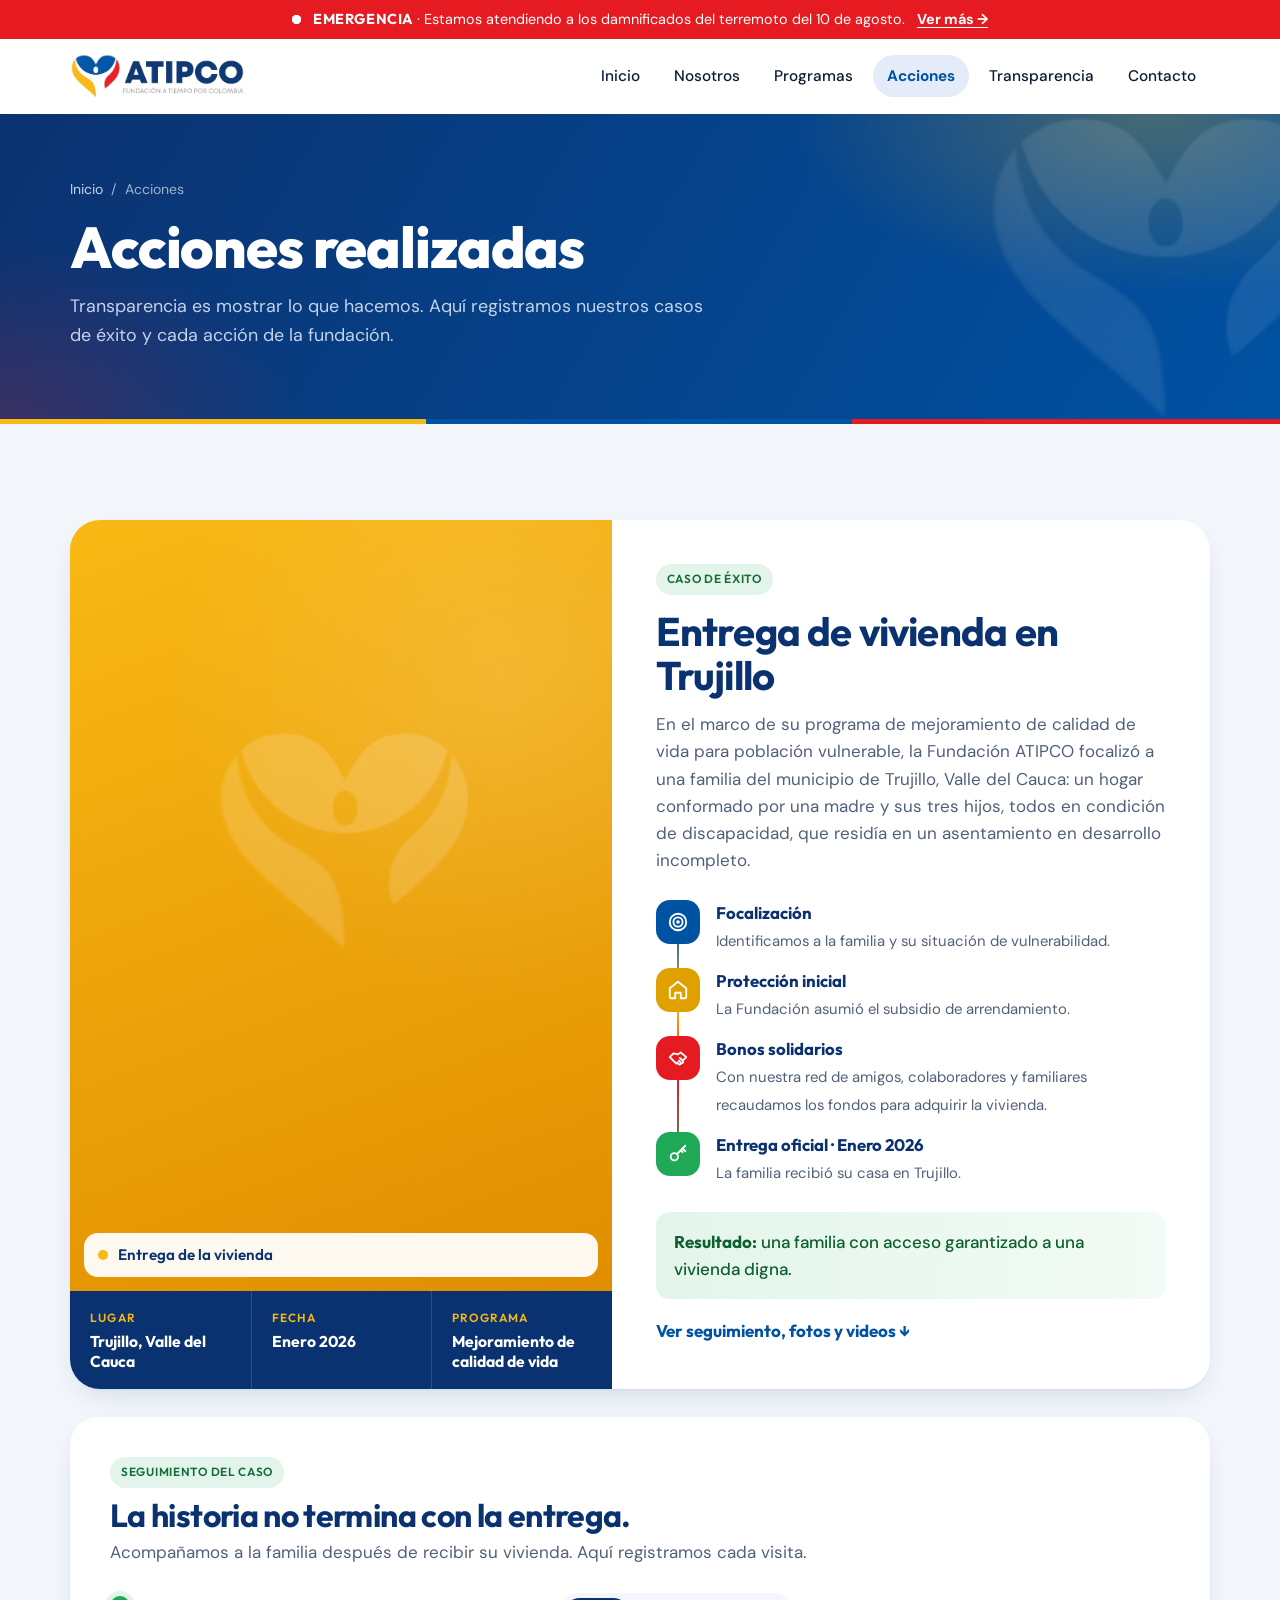
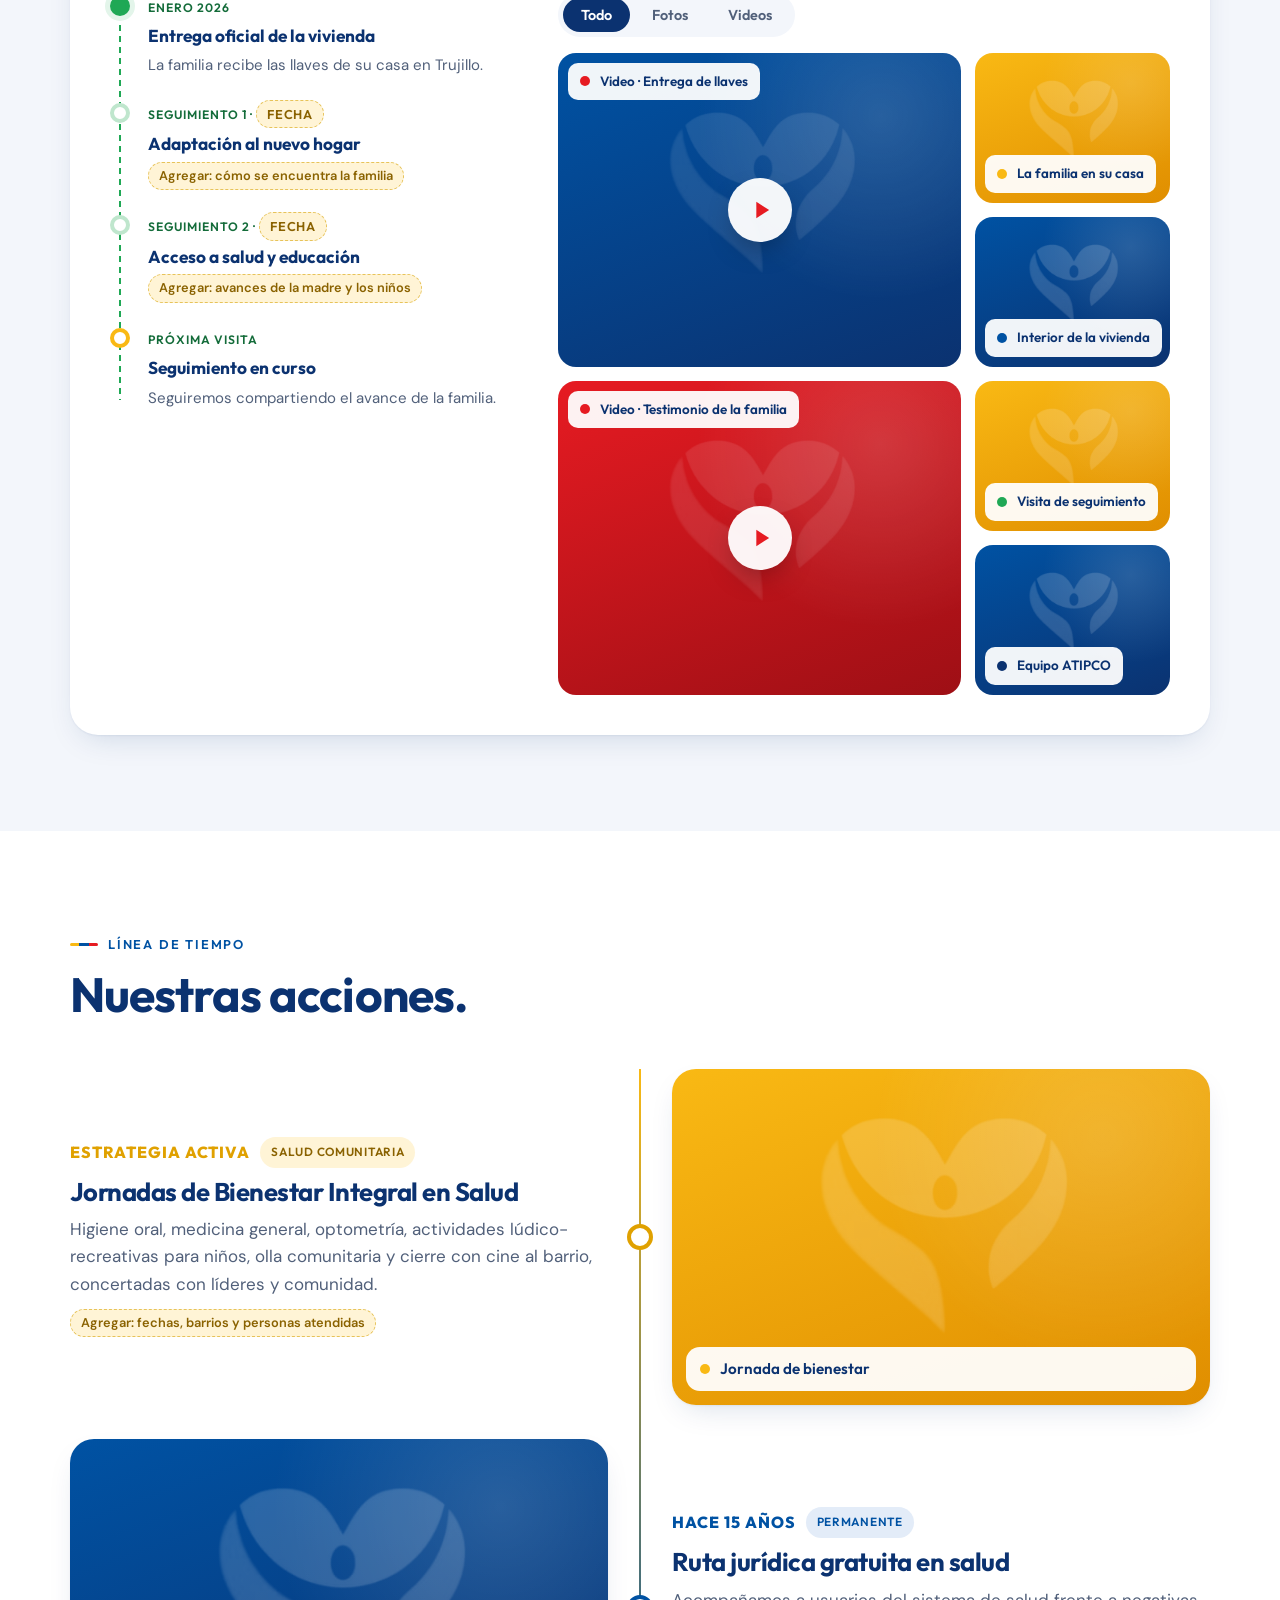
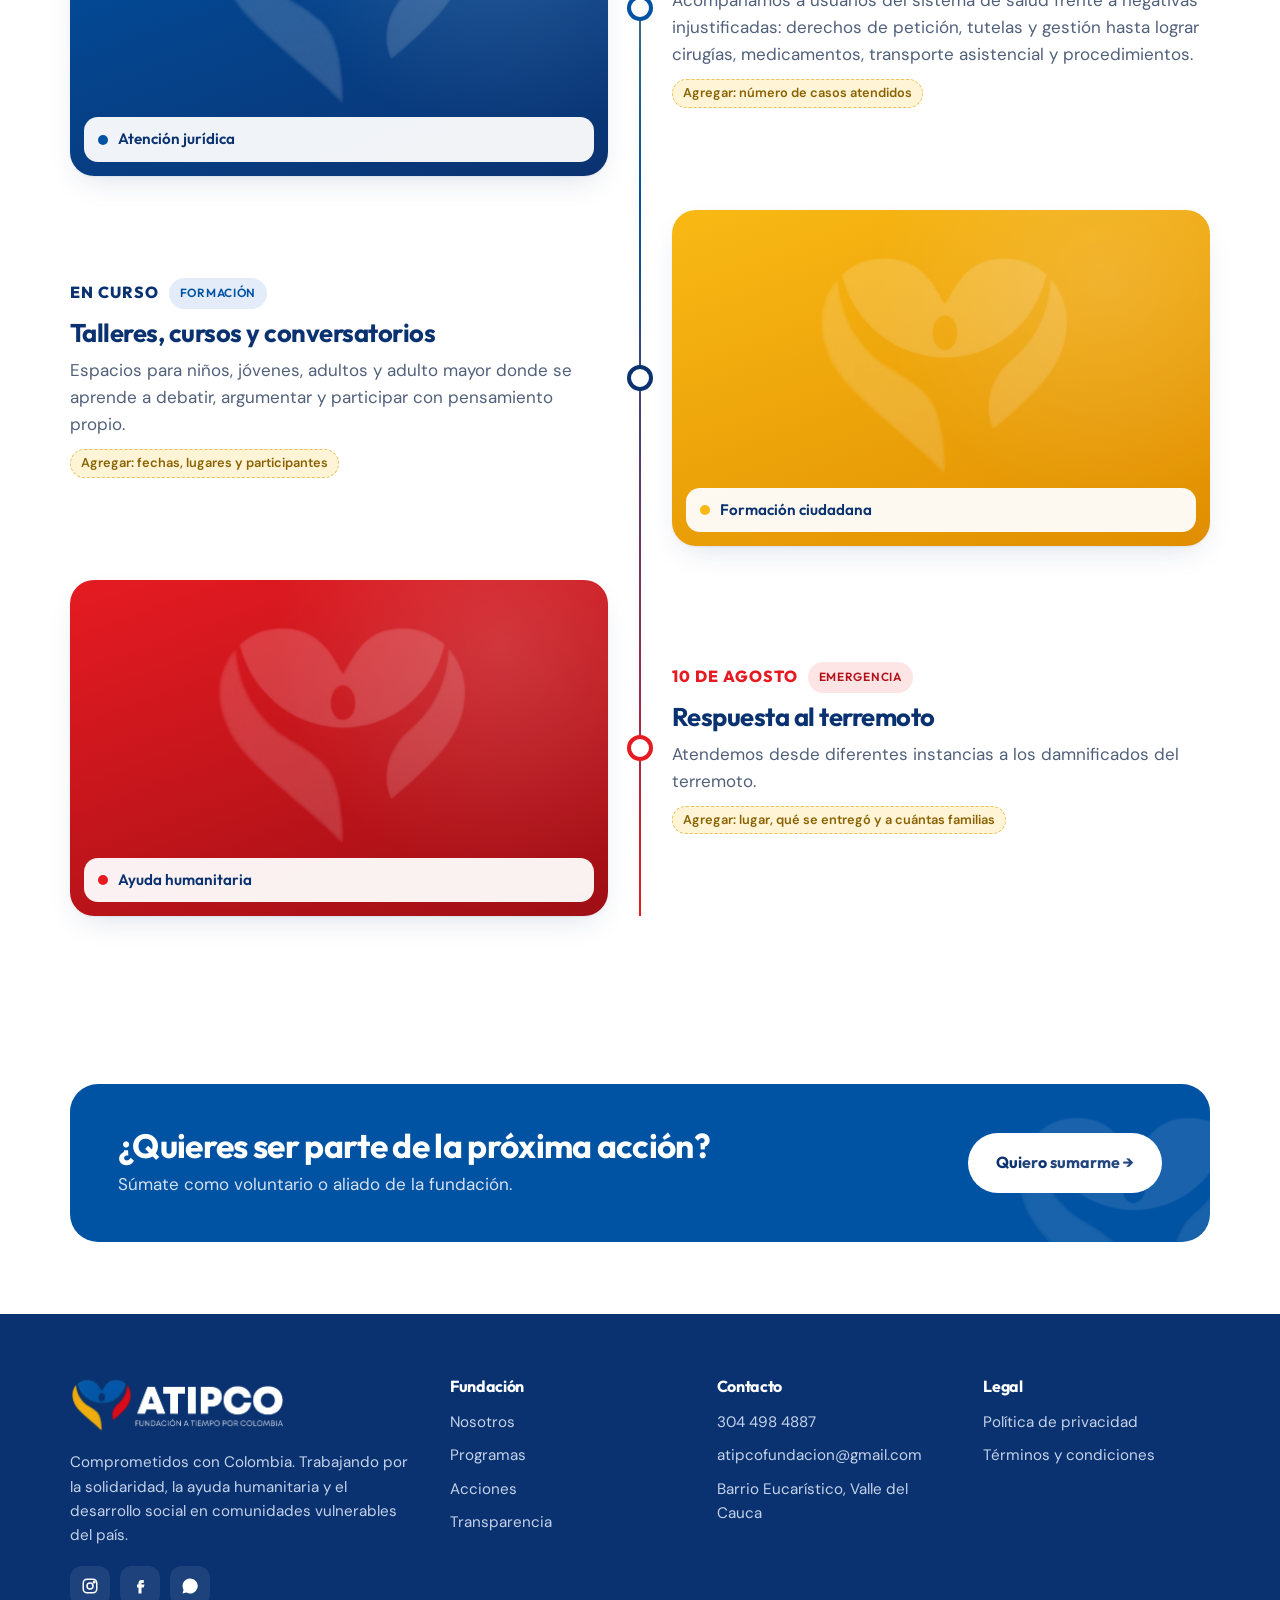
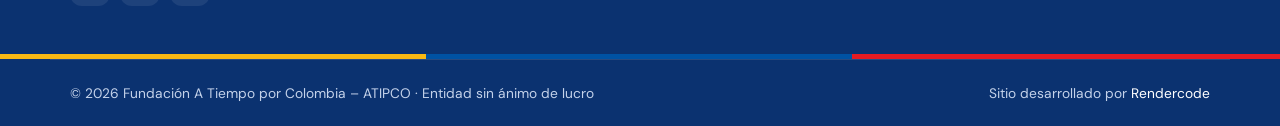
==== commit 879846b4: "Add files via upload" ====
--- a/acciones.html
+++ b/acciones.html
@@ -108,7 +108,6 @@
             <figure class="photo p-yellow" data-type="foto" data-file="FOTO_TRUJILLO_03.jpg"><img src="img/FOTO_TRUJILLO_03.jpg" alt="Visita de seguimiento" loading="lazy" onerror="this.parentNode.classList.add('empty')"><figcaption><i style="background:#1FA855"></i>Visita de seguimiento</figcaption></figure>
             <figure class="photo" data-type="foto" data-file="FOTO_TRUJILLO_04.jpg"><img src="img/FOTO_TRUJILLO_04.jpg" alt="Equipo ATIPCO con la familia" loading="lazy" onerror="this.parentNode.classList.add('empty')"><figcaption><i style="background:var(--navy)"></i>Equipo ATIPCO</figcaption></figure>
           </div>
-          <p class="media-note"><span class="pend">Agregar: fotos en img/ (FOTO_TRUJILLO_01…04.jpg) y videos MP4 en video/ (VIDEO_TRUJILLO_01…02.mp4)</span></p>
         </div>
       </div>
     </div>
--- a/css/styles.css
+++ b/css/styles.css
@@ -624,7 +624,6 @@
 .gallery .photo img{transition:transform .5s}
 .gallery .photo:not(.empty):hover img{transform:scale(1.04)}
 .gallery .photo figcaption{font-size:.84rem;padding:8px 12px;left:10px;right:auto;bottom:10px;border-radius:10px}
-.gallery .photo.empty::after{display:block;content:"+ " attr(data-file);right:14px;white-space:nowrap;overflow:hidden;text-overflow:ellipsis}
 .g-bento{grid-template-columns:repeat(4,1fr);grid-auto-rows:170px}
 .g-bento .photo:first-child{grid-column:span 2;grid-row:span 2}
 .g-bento .photo:nth-child(4),.g-bento .photo:nth-child(5),.g-bento .photo:nth-child(6){grid-column:span 2}
@@ -654,8 +653,7 @@
 .photo.video.empty .play{display:grid;position:absolute;left:50%;top:50%;transform:translate(-50%,-50%);width:64px;height:64px;border-radius:50%;background:rgba(255,255,255,.95);color:var(--red);place-items:center;z-index:1;box-shadow:0 12px 30px -10px rgba(0,0,0,.4)}
 .photo.video.empty .play svg{width:28px;height:28px;margin-left:3px}
 .photo.video.empty::before{opacity:.1}
-.photo.video.empty::after{top:auto;bottom:12px}
-.media-note{margin-top:14px}
+
 
 /* Lightbox */
 .lightbox{position:fixed;inset:0;background:rgba(7,20,45,.92);display:none;align-items:center;justify-content:center;z-index:200;padding:24px}
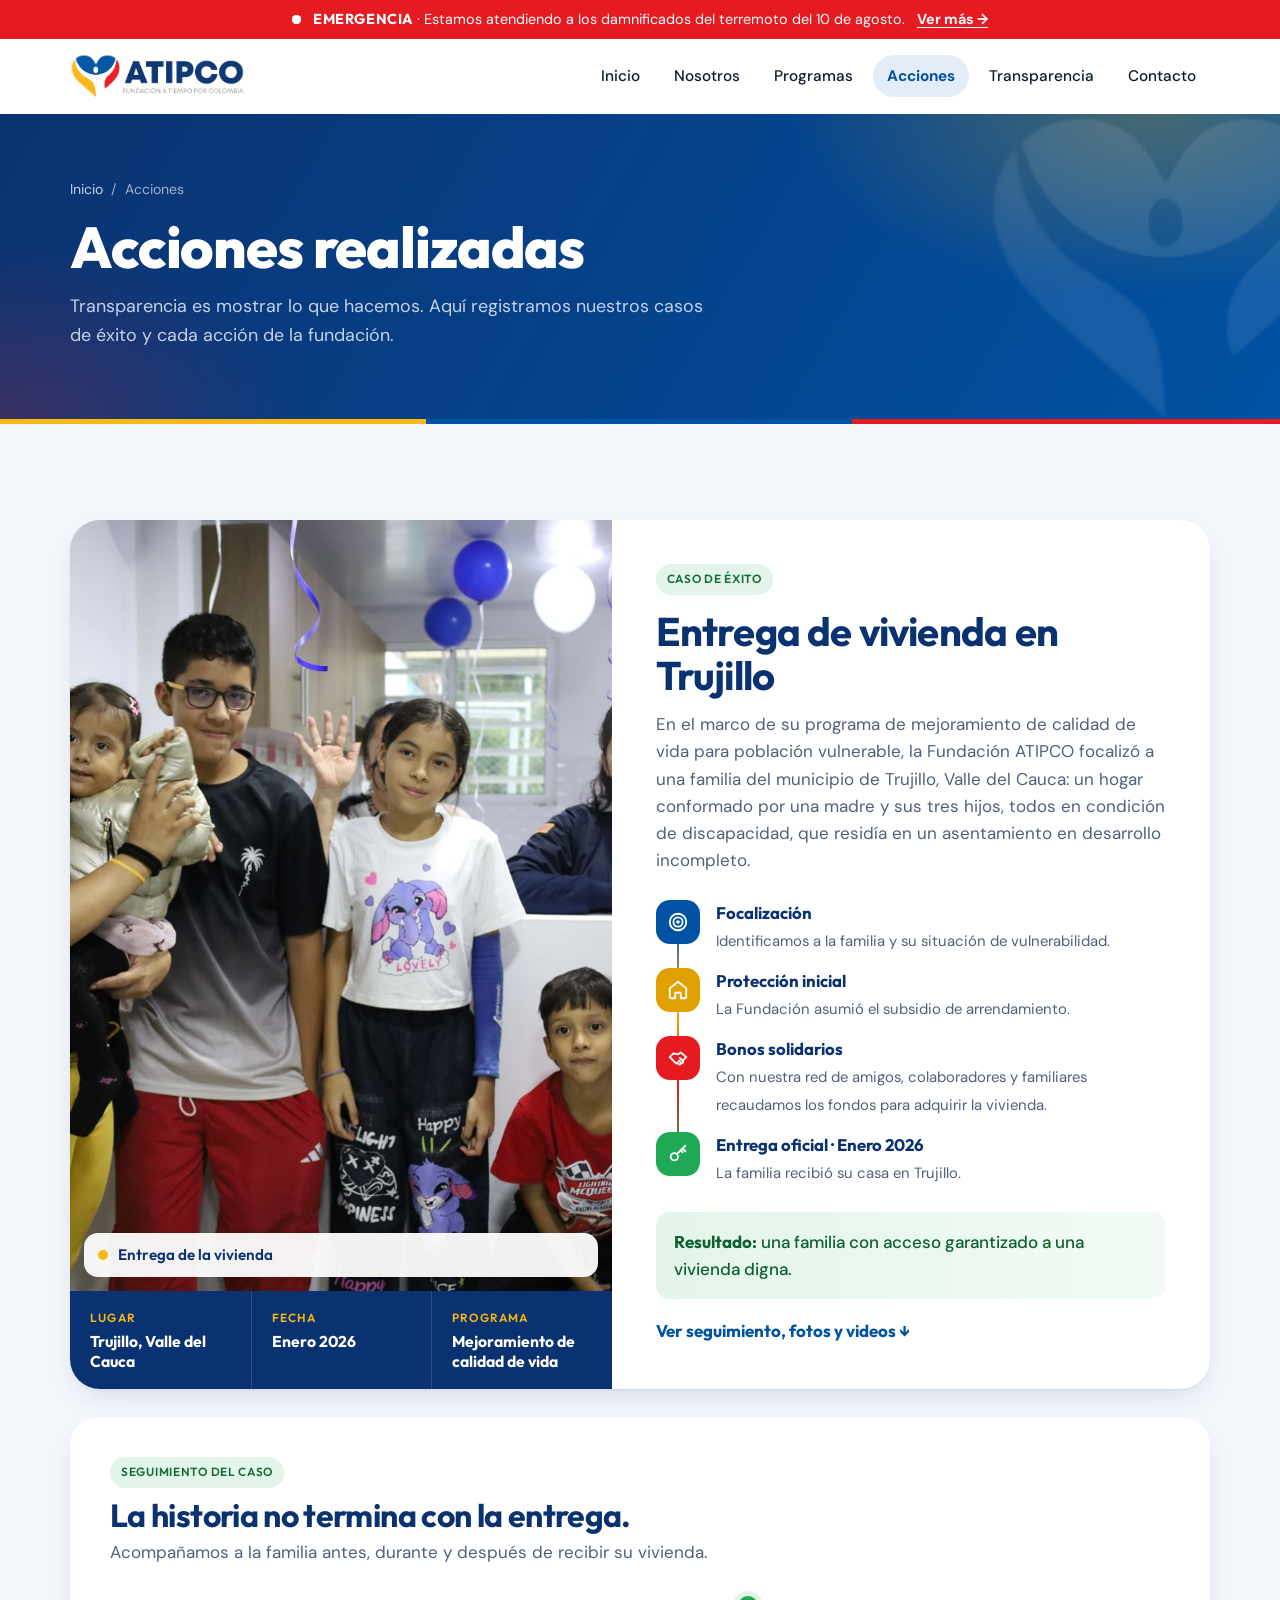
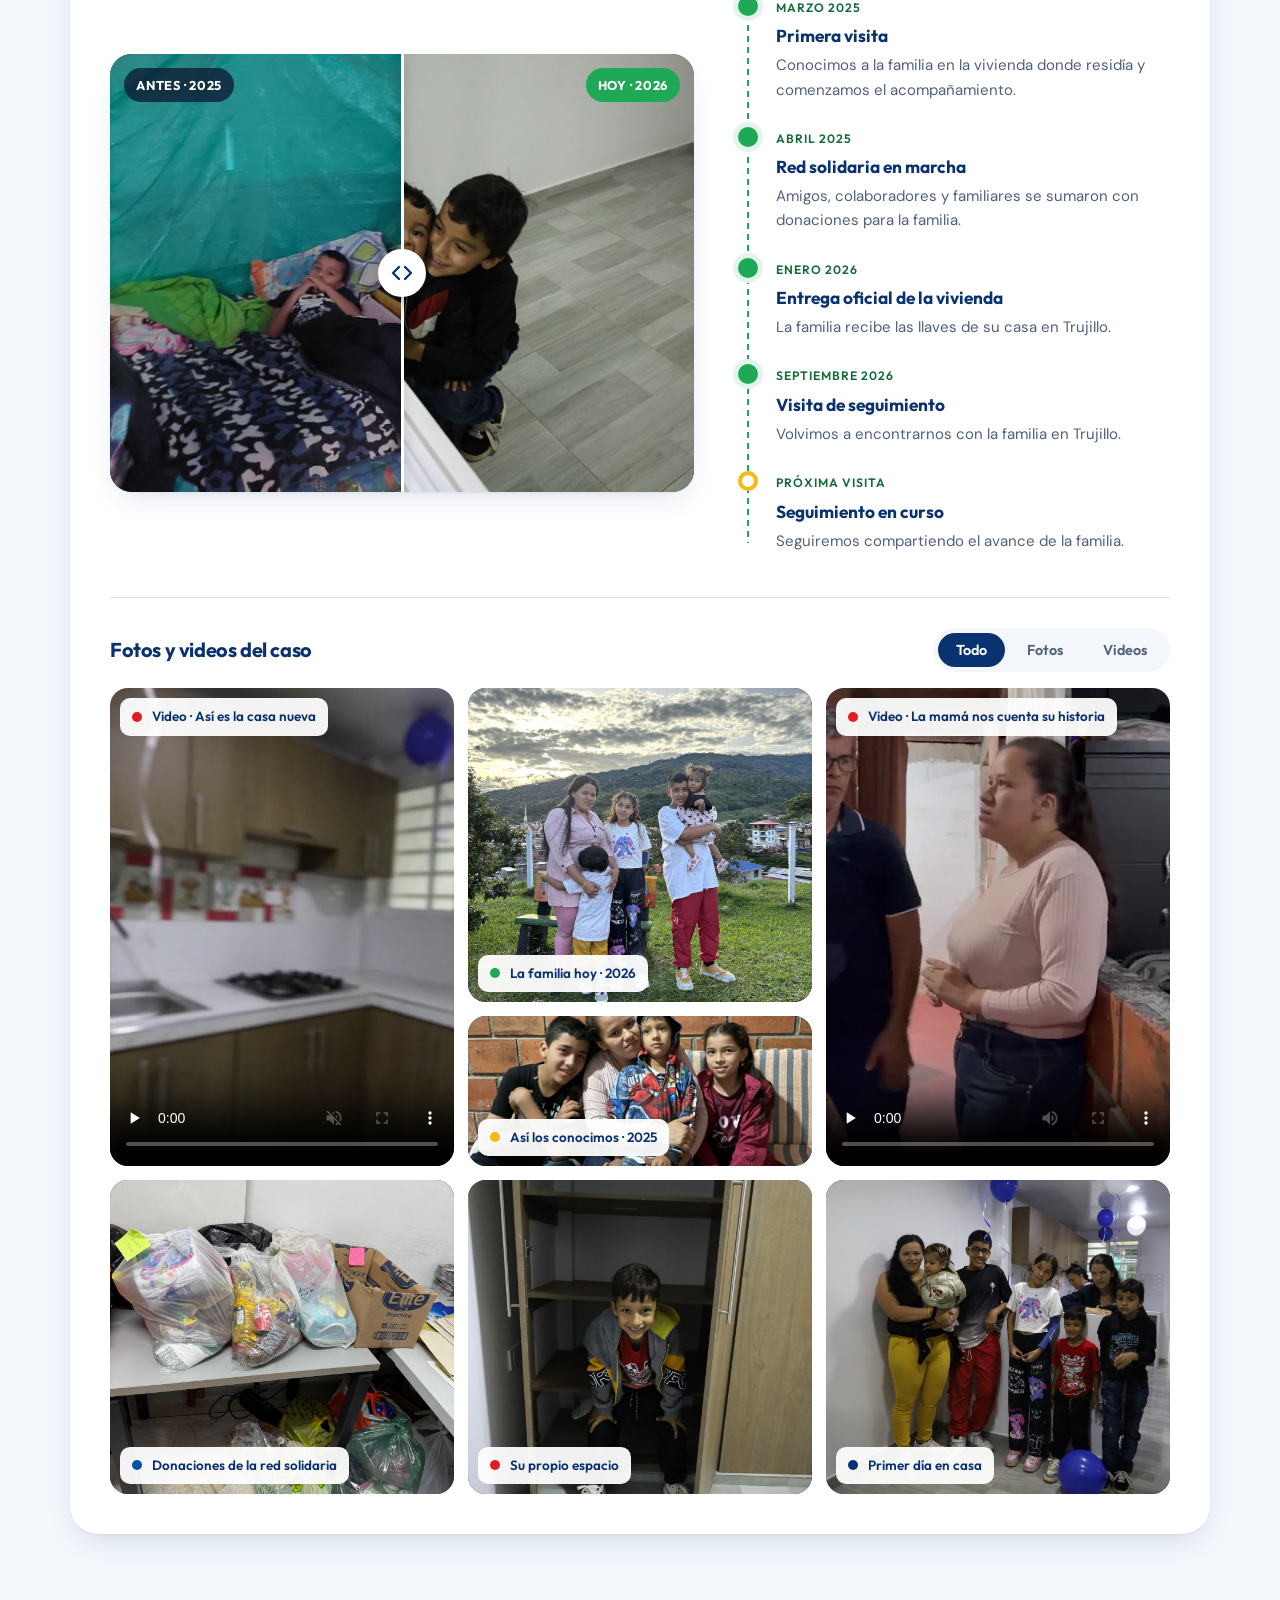
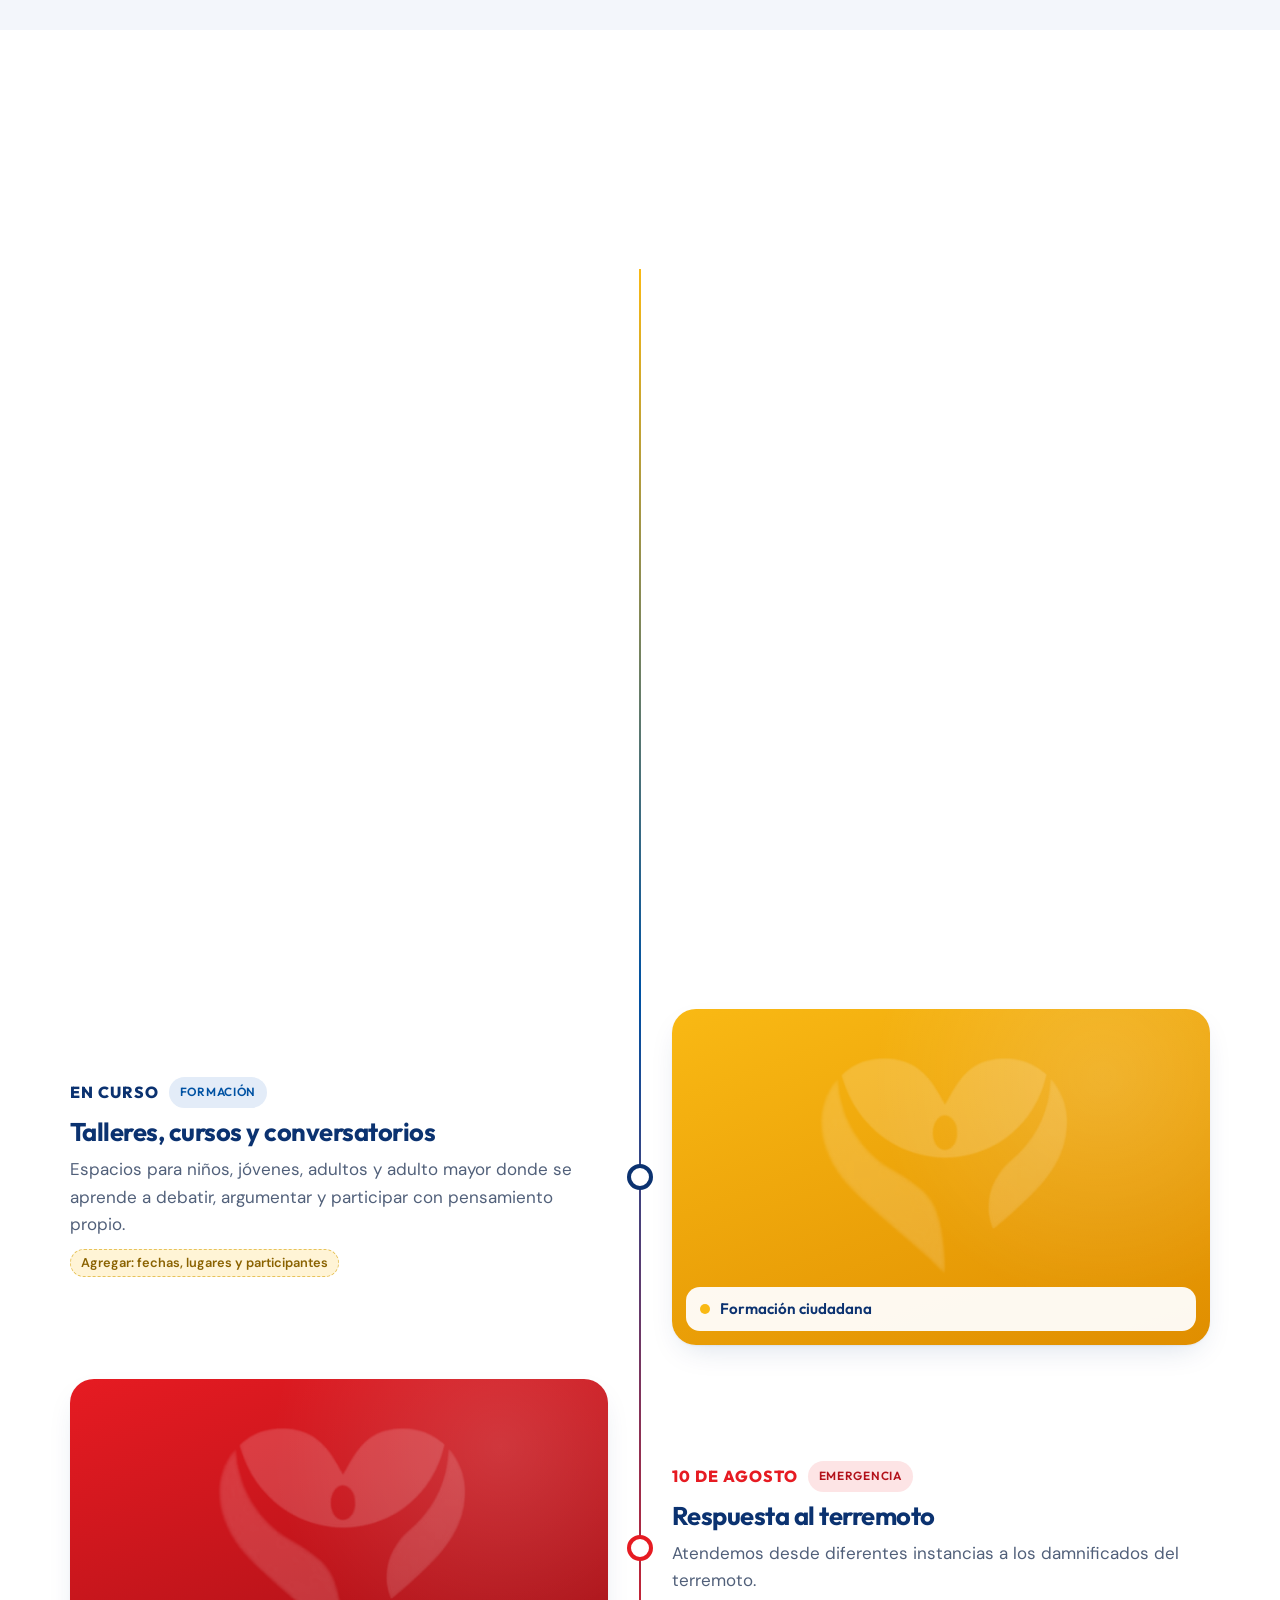
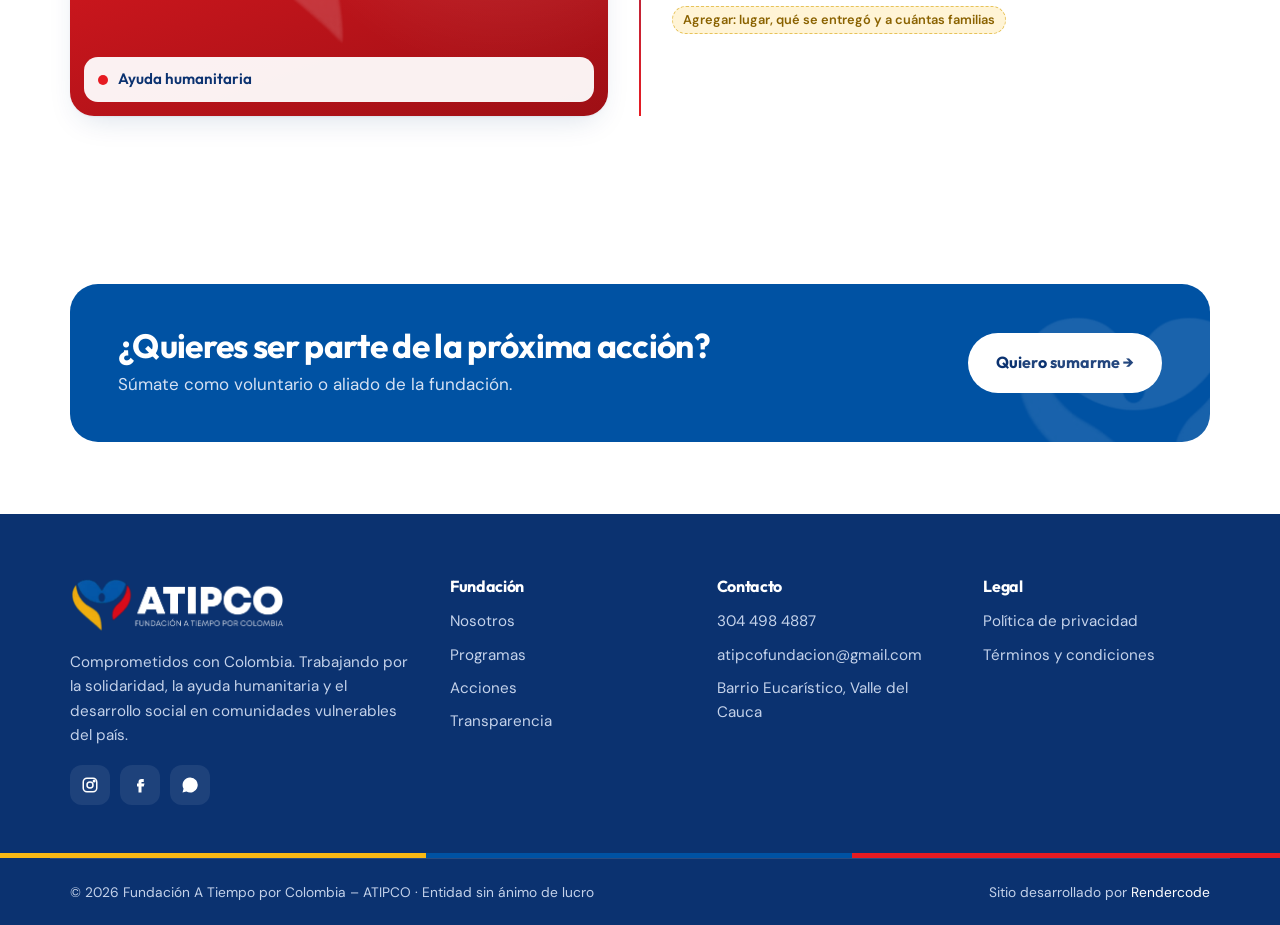
==== commit 6c91fd8b: "Add files via upload" ====
--- a/acciones.html
+++ b/acciones.html
@@ -70,44 +70,60 @@
         <div>
           <span class="tag green">Seguimiento del caso</span>
           <h3>La historia no termina con la entrega.</h3>
-          <p>Acompañamos a la familia después de recibir su vivienda. Aquí registramos cada visita.</p>
+          <p>Acompañamos a la familia antes, durante y después de recibir su vivienda.</p>
         </div>
       </div>
 
       <div class="followup-grid">
-        <ol class="fu-timeline" aria-label="Visitas de seguimiento">
+        <div class="ba" style="--pos:50%">
+          <img class="ba-after" src="img/FOTO_TRUJILLO_04.jpg" alt="Hoy: los niños en su nueva casa" loading="lazy">
+          <div class="ba-before"><img src="img/FOTO_TRUJILLO_01.jpg" alt="Antes: la vivienda donde vivía la familia" loading="lazy"></div>
+          <span class="ba-tag l">Antes · 2025</span><span class="ba-tag r">Hoy · 2026</span>
+          <span class="ba-handle" aria-hidden="true"><svg viewBox="0 0 24 24" fill="none" stroke="currentColor" stroke-width="2.4" stroke-linecap="round" stroke-linejoin="round"><path d="M9 6l-6 6 6 6M15 6l6 6-6 6"/></svg></span>
+          <input class="ba-range" type="range" min="0" max="100" value="50" aria-label="Deslizar para comparar antes y después">
+        </div>
+
+        <ol class="fu-timeline" aria-label="Línea de acompañamiento">
+          <li class="done">
+            <span class="fu-dot" aria-hidden="true"></span>
+            <div><small>Marzo 2025</small><b>Primera visita</b><p>Conocimos a la familia en la vivienda donde residía y comenzamos el acompañamiento.</p></div>
+          </li>
+          <li class="done">
+            <span class="fu-dot" aria-hidden="true"></span>
+            <div><small>Abril 2025</small><b>Red solidaria en marcha</b><p>Amigos, colaboradores y familiares se sumaron con donaciones para la familia.</p></div>
+          </li>
           <li class="done">
             <span class="fu-dot" aria-hidden="true"></span>
             <div><small>Enero 2026</small><b>Entrega oficial de la vivienda</b><p>La familia recibe las llaves de su casa en Trujillo.</p></div>
           </li>
-          <li>
-            <span class="fu-dot" aria-hidden="true"></span>
-            <div><small>Seguimiento 1 · <span class="pend">Fecha</span></small><b>Adaptación al nuevo hogar</b><p><span class="pend">Agregar: cómo se encuentra la familia</span></p></div>
-          </li>
-          <li>
-            <span class="fu-dot" aria-hidden="true"></span>
-            <div><small>Seguimiento 2 · <span class="pend">Fecha</span></small><b>Acceso a salud y educación</b><p><span class="pend">Agregar: avances de la madre y los niños</span></p></div>
+          <li class="done">
+            <span class="fu-dot" aria-hidden="true"></span>
+            <div><small>Septiembre 2026</small><b>Visita de seguimiento</b><p>Volvimos a encontrarnos con la familia en Trujillo.</p></div>
           </li>
           <li class="next">
             <span class="fu-dot" aria-hidden="true"></span>
             <div><small>Próxima visita</small><b>Seguimiento en curso</b><p>Seguiremos compartiendo el avance de la familia.</p></div>
           </li>
         </ol>
-
-        <div class="fu-media">
+      </div>
+
+      <div class="fu-media">
+        <div class="media-head">
+          <h4>Fotos y videos del caso</h4>
           <div class="media-filter" role="tablist" aria-label="Filtrar galería">
             <button type="button" class="on" data-filter="all" role="tab" aria-selected="true">Todo</button>
             <button type="button" data-filter="foto" role="tab" aria-selected="false">Fotos</button>
             <button type="button" data-filter="video" role="tab" aria-selected="false">Videos</button>
           </div>
-          <div class="gallery g-media">
-            <figure class="photo video" data-type="video" data-file="VIDEO_TRUJILLO_01.mp4"><video controls preload="metadata" playsinline poster="img/FOTO_TRUJILLO_01.jpg"><source src="video/VIDEO_TRUJILLO_01.mp4" type="video/mp4" onerror="this.closest('figure').classList.add('empty')"></video><span class="play" aria-hidden="true"><svg viewBox="0 0 24 24" fill="currentColor"><path d="M8 5v14l11-7z"/></svg></span><figcaption><i style="background:var(--red)"></i>Video · Entrega de llaves</figcaption></figure>
-            <figure class="photo p-yellow" data-type="foto" data-file="FOTO_TRUJILLO_01.jpg"><img src="img/FOTO_TRUJILLO_01.jpg" alt="La familia frente a su nueva casa" loading="lazy" onerror="this.parentNode.classList.add('empty')"><figcaption><i style="background:var(--yellow)"></i>La familia en su casa</figcaption></figure>
-            <figure class="photo" data-type="foto" data-file="FOTO_TRUJILLO_02.jpg"><img src="img/FOTO_TRUJILLO_02.jpg" alt="Interior de la vivienda" loading="lazy" onerror="this.parentNode.classList.add('empty')"><figcaption><i style="background:var(--blue)"></i>Interior de la vivienda</figcaption></figure>
-            <figure class="photo p-red video" data-type="video" data-file="VIDEO_TRUJILLO_02.mp4"><video controls preload="metadata" playsinline poster="img/FOTO_TRUJILLO_03.jpg"><source src="video/VIDEO_TRUJILLO_02.mp4" type="video/mp4" onerror="this.closest('figure').classList.add('empty')"></video><span class="play" aria-hidden="true"><svg viewBox="0 0 24 24" fill="currentColor"><path d="M8 5v14l11-7z"/></svg></span><figcaption><i style="background:var(--red)"></i>Video · Testimonio de la familia</figcaption></figure>
-            <figure class="photo p-yellow" data-type="foto" data-file="FOTO_TRUJILLO_03.jpg"><img src="img/FOTO_TRUJILLO_03.jpg" alt="Visita de seguimiento" loading="lazy" onerror="this.parentNode.classList.add('empty')"><figcaption><i style="background:#1FA855"></i>Visita de seguimiento</figcaption></figure>
-            <figure class="photo" data-type="foto" data-file="FOTO_TRUJILLO_04.jpg"><img src="img/FOTO_TRUJILLO_04.jpg" alt="Equipo ATIPCO con la familia" loading="lazy" onerror="this.parentNode.classList.add('empty')"><figcaption><i style="background:var(--navy)"></i>Equipo ATIPCO</figcaption></figure>
-          </div>
+        </div>
+        <div class="gallery g-media">
+            <figure class="photo video s-v" data-type="video" data-file="VIDEO_TRUJILLO_01.mp4"><video controls preload="none" playsinline muted poster="img/FOTO_TRUJILLO_VIDEO_01.jpg"><source src="video/VIDEO_TRUJILLO_01.mp4" type="video/mp4" onerror="this.closest('figure').classList.add('empty')"></video><span class="play" aria-hidden="true"><svg viewBox="0 0 24 24" fill="currentColor"><path d="M8 5v14l11-7z"/></svg></span><figcaption><i style="background:var(--red)"></i>Video · Así es la casa nueva</figcaption></figure>
+            <figure class="photo s-22" data-type="foto" data-file="FOTO_TRUJILLO_07.jpg"><img src="img/FOTO_TRUJILLO_07.jpg" alt="La familia durante la visita de seguimiento" loading="lazy" style="object-position:center 60%" onerror="this.parentNode.classList.add('empty')"><figcaption><i style="background:#1FA855"></i>La familia hoy · 2026</figcaption></figure>
+            <figure class="photo video s-v" data-type="video" data-file="VIDEO_TRUJILLO_02.mp4"><video controls preload="none" playsinline poster="img/FOTO_TRUJILLO_VIDEO_02.jpg"><source src="video/VIDEO_TRUJILLO_02.mp4" type="video/mp4" onerror="this.closest('figure').classList.add('empty')"></video><span class="play" aria-hidden="true"><svg viewBox="0 0 24 24" fill="currentColor"><path d="M8 5v14l11-7z"/></svg></span><figcaption><i style="background:var(--red)"></i>Video · La mamá nos cuenta su historia</figcaption></figure>
+            <figure class="photo s-21" data-type="foto" data-file="FOTO_TRUJILLO_02.jpg"><img src="img/FOTO_TRUJILLO_02.jpg" alt="La mamá con sus tres hijos en 2025" loading="lazy" style="object-position:center 55%" onerror="this.parentNode.classList.add('empty')"><figcaption><i style="background:var(--yellow)"></i>Así los conocimos · 2025</figcaption></figure>
+            <figure class="photo s-22" data-type="foto" data-file="FOTO_TRUJILLO_03.jpg"><img src="img/FOTO_TRUJILLO_03.jpg" alt="Donaciones reunidas por la red solidaria" loading="lazy" style="object-position:center 55%" onerror="this.parentNode.classList.add('empty')"><figcaption><i style="background:var(--blue)"></i>Donaciones de la red solidaria</figcaption></figure>
+            <figure class="photo s-22" data-type="foto" data-file="FOTO_TRUJILLO_05.jpg"><img src="img/FOTO_TRUJILLO_05.jpg" alt="Niño estrenando su clóset en la casa nueva" loading="lazy" style="object-position:center 40%" onerror="this.parentNode.classList.add('empty')"><figcaption><i style="background:var(--red)"></i>Su propio espacio</figcaption></figure>
+            <figure class="photo s-22" data-type="foto" data-file="FOTO_TRUJILLO_06.jpg"><img src="img/FOTO_TRUJILLO_06.jpg" alt="La familia en el pasillo de su nueva casa" loading="lazy" style="object-position:center 60%" onerror="this.parentNode.classList.add('empty')"><figcaption><i style="background:var(--navy)"></i>Primer día en casa</figcaption></figure>
         </div>
       </div>
     </div>
@@ -126,7 +142,7 @@
         <p>Higiene oral, medicina general, optometría, actividades lúdico-recreativas para niños, olla comunitaria y cierre con cine al barrio, concertadas con líderes y comunidad.</p>
         <p style="margin-top:10px"><span class="pend">Agregar: fechas, barrios y personas atendidas</span></p>
       </div>
-      <figure class="photo p-yellow" data-file="FOTO_ATIPCO_08.jpg"><img src="img/FOTO_ATIPCO_08.jpg" alt="Jornada de bienestar" loading="lazy" onerror="this.parentNode.classList.add('empty')"><figcaption><i style="background:var(--yellow)"></i>Jornada de bienestar</figcaption></figure>
+      <figure class="photo p-yellow" data-file="FOTO_JORNADA_04.jpg"><img src="img/FOTO_JORNADA_04.jpg" alt="Jornada de bienestar" loading="lazy" onerror="this.parentNode.classList.add('empty')"><figcaption><i style="background:var(--yellow)"></i>Jornada de bienestar</figcaption></figure>
     </div>
     <div class="t-item rv">
       <div class="t-text">
--- a/css/styles.css
+++ b/css/styles.css
@@ -626,10 +626,12 @@
 .gallery .photo figcaption{font-size:.84rem;padding:8px 12px;left:10px;right:auto;bottom:10px;border-radius:10px}
 .g-bento{grid-template-columns:repeat(4,1fr);grid-auto-rows:170px}
 .g-bento .photo:first-child{grid-column:span 2;grid-row:span 2}
-.g-bento .photo:nth-child(4),.g-bento .photo:nth-child(5),.g-bento .photo:nth-child(6){grid-column:span 2}
+.g-bento .photo:nth-child(4),.g-bento .photo:nth-child(8){grid-column:span 2}
+.g-bento .photo:nth-child(5){grid-column:span 2;grid-row:span 2}
+.g-bento .photo.video{cursor:default}
 
 /* Acciones · seguimiento */
-.followup-grid{display:grid;grid-template-columns:.8fr 1.2fr;gap:40px;align-items:start}
+.followup-grid{display:grid;grid-template-columns:1.15fr .85fr;gap:44px;align-items:center;margin-bottom:44px}
 .fu-timeline{list-style:none;display:grid;gap:22px;position:relative}
 .fu-timeline::before{content:"";position:absolute;left:9px;top:10px;bottom:10px;width:2px;background:repeating-linear-gradient(180deg,#1FA855 0 6px,transparent 6px 11px)}
 .fu-timeline li{display:flex;gap:18px;position:relative}
@@ -643,8 +645,10 @@
 .media-filter{display:inline-flex;background:var(--soft);border-radius:999px;padding:5px;gap:4px;margin-bottom:16px}
 .media-filter button{font:600 .9rem var(--font-d);border:0;background:transparent;color:var(--muted);padding:8px 18px;border-radius:999px;cursor:pointer;transition:.2s}
 .media-filter button.on{background:var(--navy);color:#fff}
-.g-media{grid-template-columns:repeat(3,1fr);grid-auto-rows:150px}
-.g-media .photo.video{grid-column:span 2;grid-row:span 2;cursor:default}
+.g-media{grid-template-columns:repeat(6,1fr);grid-auto-rows:150px;grid-auto-flow:dense}
+.g-media .s-v{grid-column:span 2;grid-row:span 3;cursor:default}
+.g-media .s-22{grid-column:span 2;grid-row:span 2}
+.g-media .s-21{grid-column:span 2}
 .g-media .photo[hidden]{display:none}
 .photo.video video{width:100%;height:100%;object-fit:cover;background:#000;display:block}
 .photo.video figcaption{bottom:auto;top:10px}
@@ -676,9 +680,29 @@
   .map-info{padding:30px 22px}
   .map-frame{min-height:300px}
   .g-bento{grid-template-columns:1fr 1fr;grid-auto-rows:140px}
-  .g-bento .photo:nth-child(4),.g-bento .photo:nth-child(5){grid-column:span 1}
-  .g-bento .photo:nth-child(6){grid-column:span 2}
-  .g-media{grid-template-columns:1fr 1fr;grid-auto-rows:130px}
-  .g-media .photo.video{grid-column:span 2;grid-row:span 2}
+  .g-media{grid-template-columns:1fr 1fr;grid-auto-rows:120px}
+  .g-media .s-v{grid-column:span 2;grid-row:span 4}
+  .g-media .s-22{grid-column:span 1;grid-row:span 2}
+  .g-media .s-21{grid-column:span 2;grid-row:span 2}
+  .ba{aspect-ratio:4/3.4}
+  .media-head{flex-direction:column;align-items:flex-start}
   .lb-prev,.lb-next{top:auto;bottom:60px;transform:none}
 }
+
+/* Acciones · antes / después + cabecera de galería */
+.ba{position:relative;aspect-ratio:4/3;border-radius:22px;overflow:hidden;box-shadow:var(--shadow);background:var(--navy);user-select:none;touch-action:pan-y}
+.ba img{position:absolute;inset:0;width:100%;height:100%;object-fit:cover}
+.ba-before{position:absolute;inset:0;clip-path:inset(0 calc(100% - var(--pos)) 0 0)}
+.ba-before img{object-position:center 60%}
+.ba::after{content:"";position:absolute;top:0;bottom:0;left:var(--pos);width:3px;margin-left:-1.5px;background:#fff;box-shadow:0 0 12px rgba(0,0,0,.35);pointer-events:none}
+.ba-handle{position:absolute;top:50%;left:var(--pos);transform:translate(-50%,-50%);width:48px;height:48px;border-radius:50%;background:#fff;color:var(--navy);display:grid;place-items:center;box-shadow:0 8px 22px -6px rgba(0,0,0,.5);z-index:2;pointer-events:none}
+.ba-handle svg{width:24px;height:24px}
+.ba-range{position:absolute;inset:0;width:100%;height:100%;opacity:0;cursor:ew-resize;margin:0;z-index:3}
+.ba-range:focus-visible + .ba-handle,.ba:focus-within .ba-handle{outline:3px solid var(--yellow)}
+.ba-tag{position:absolute;top:14px;z-index:2;font-family:var(--font-d);font-weight:700;font-size:.8rem;letter-spacing:.06em;text-transform:uppercase;padding:7px 12px;border-radius:999px;pointer-events:none}
+.ba-tag.l{left:14px;background:rgba(14,27,51,.78);color:#fff}
+.ba-tag.r{right:14px;background:#1FA855;color:#fff}
+.media-head{display:flex;justify-content:space-between;align-items:center;gap:14px;flex-wrap:wrap;margin-bottom:16px;padding-top:30px;border-top:1px solid var(--line)}
+.media-head h4{font-family:var(--font-d);color:var(--navy);font-size:1.25rem}
+.media-head .media-filter{margin:0}
+.photo.video video{background:#0E1B33}
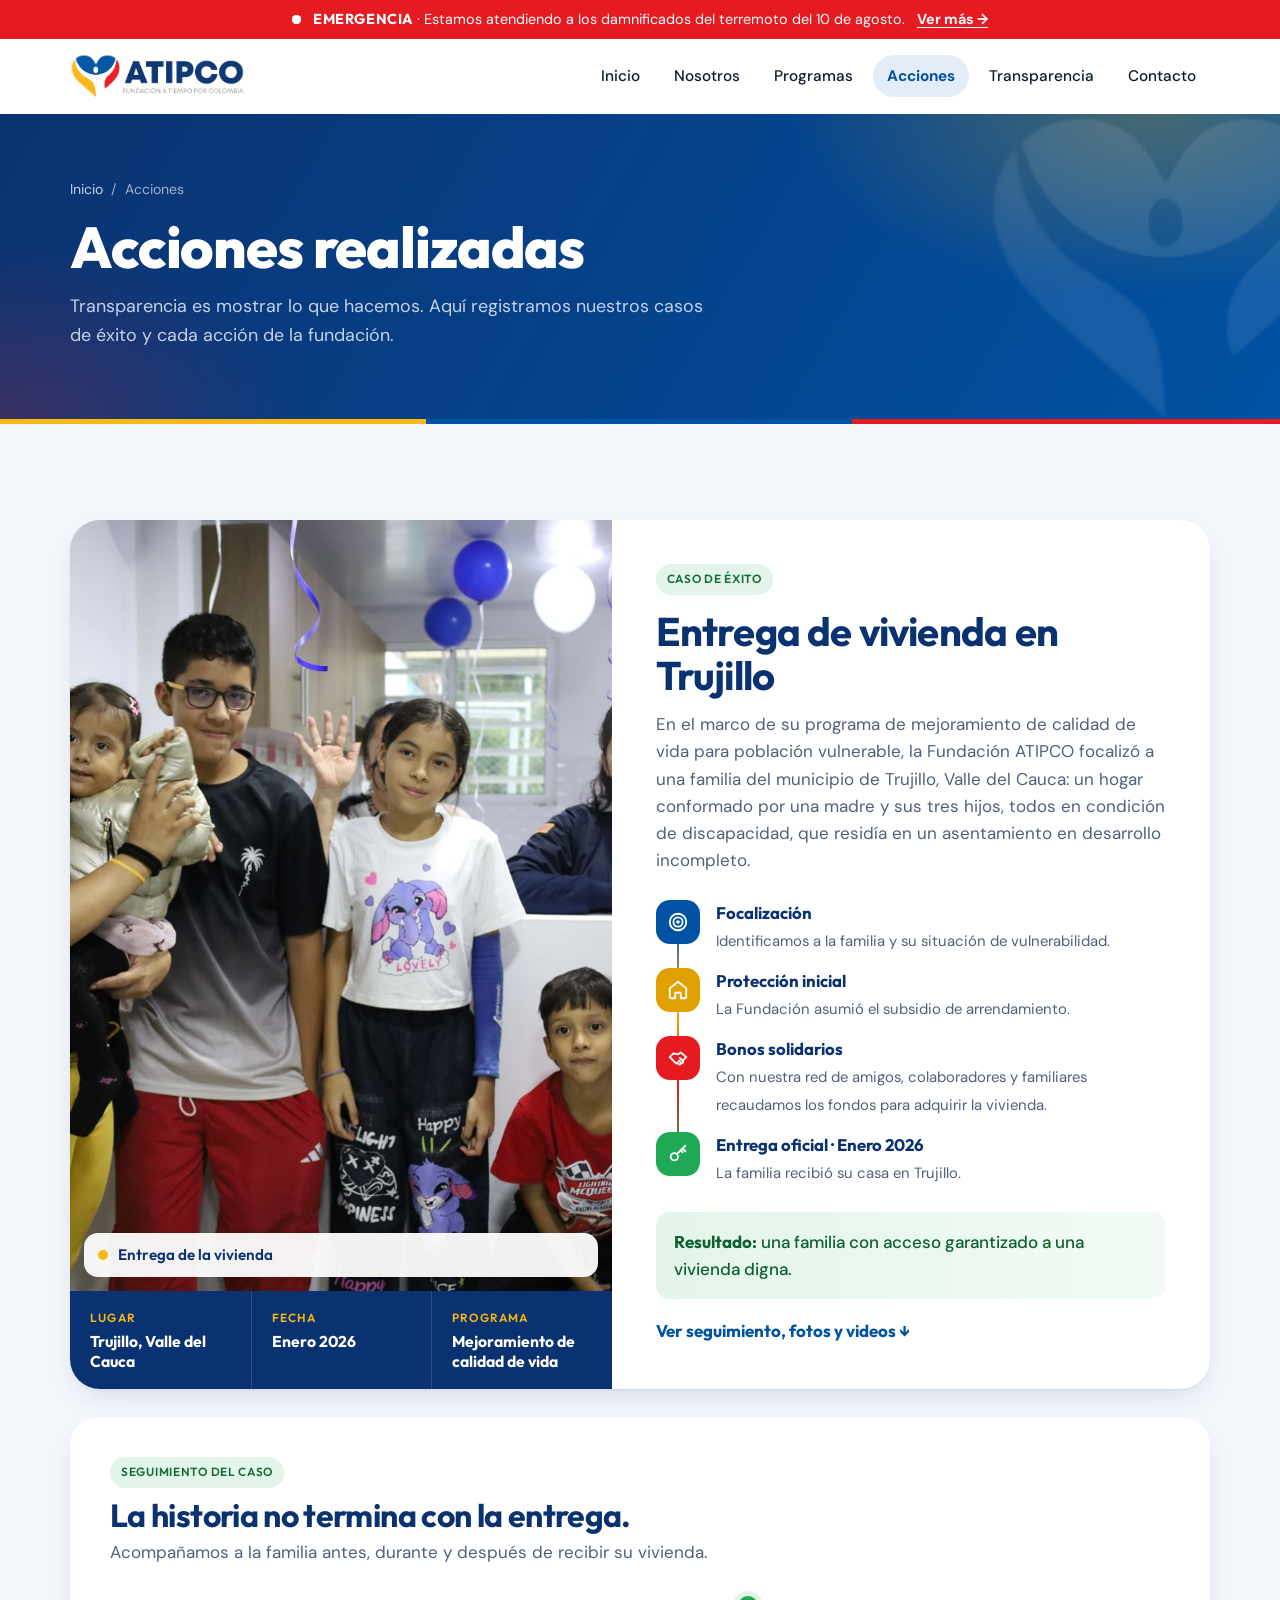
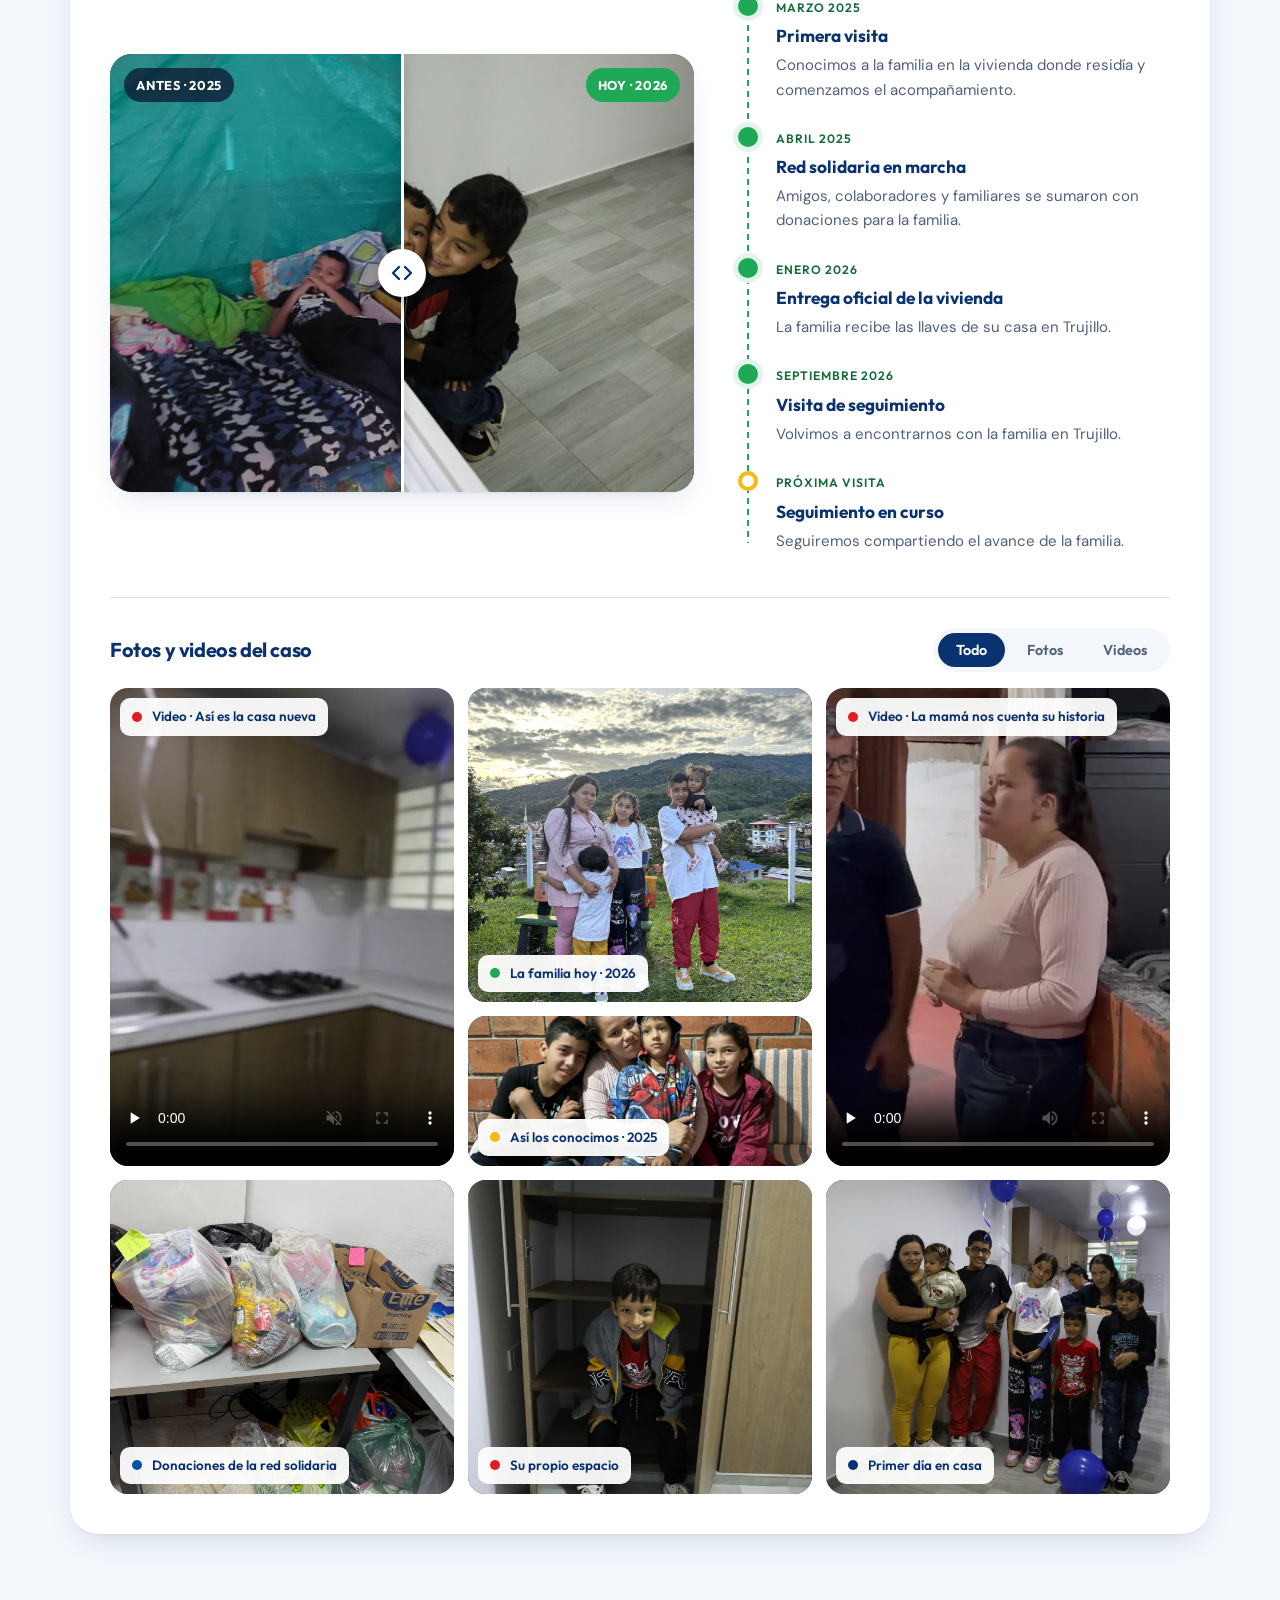
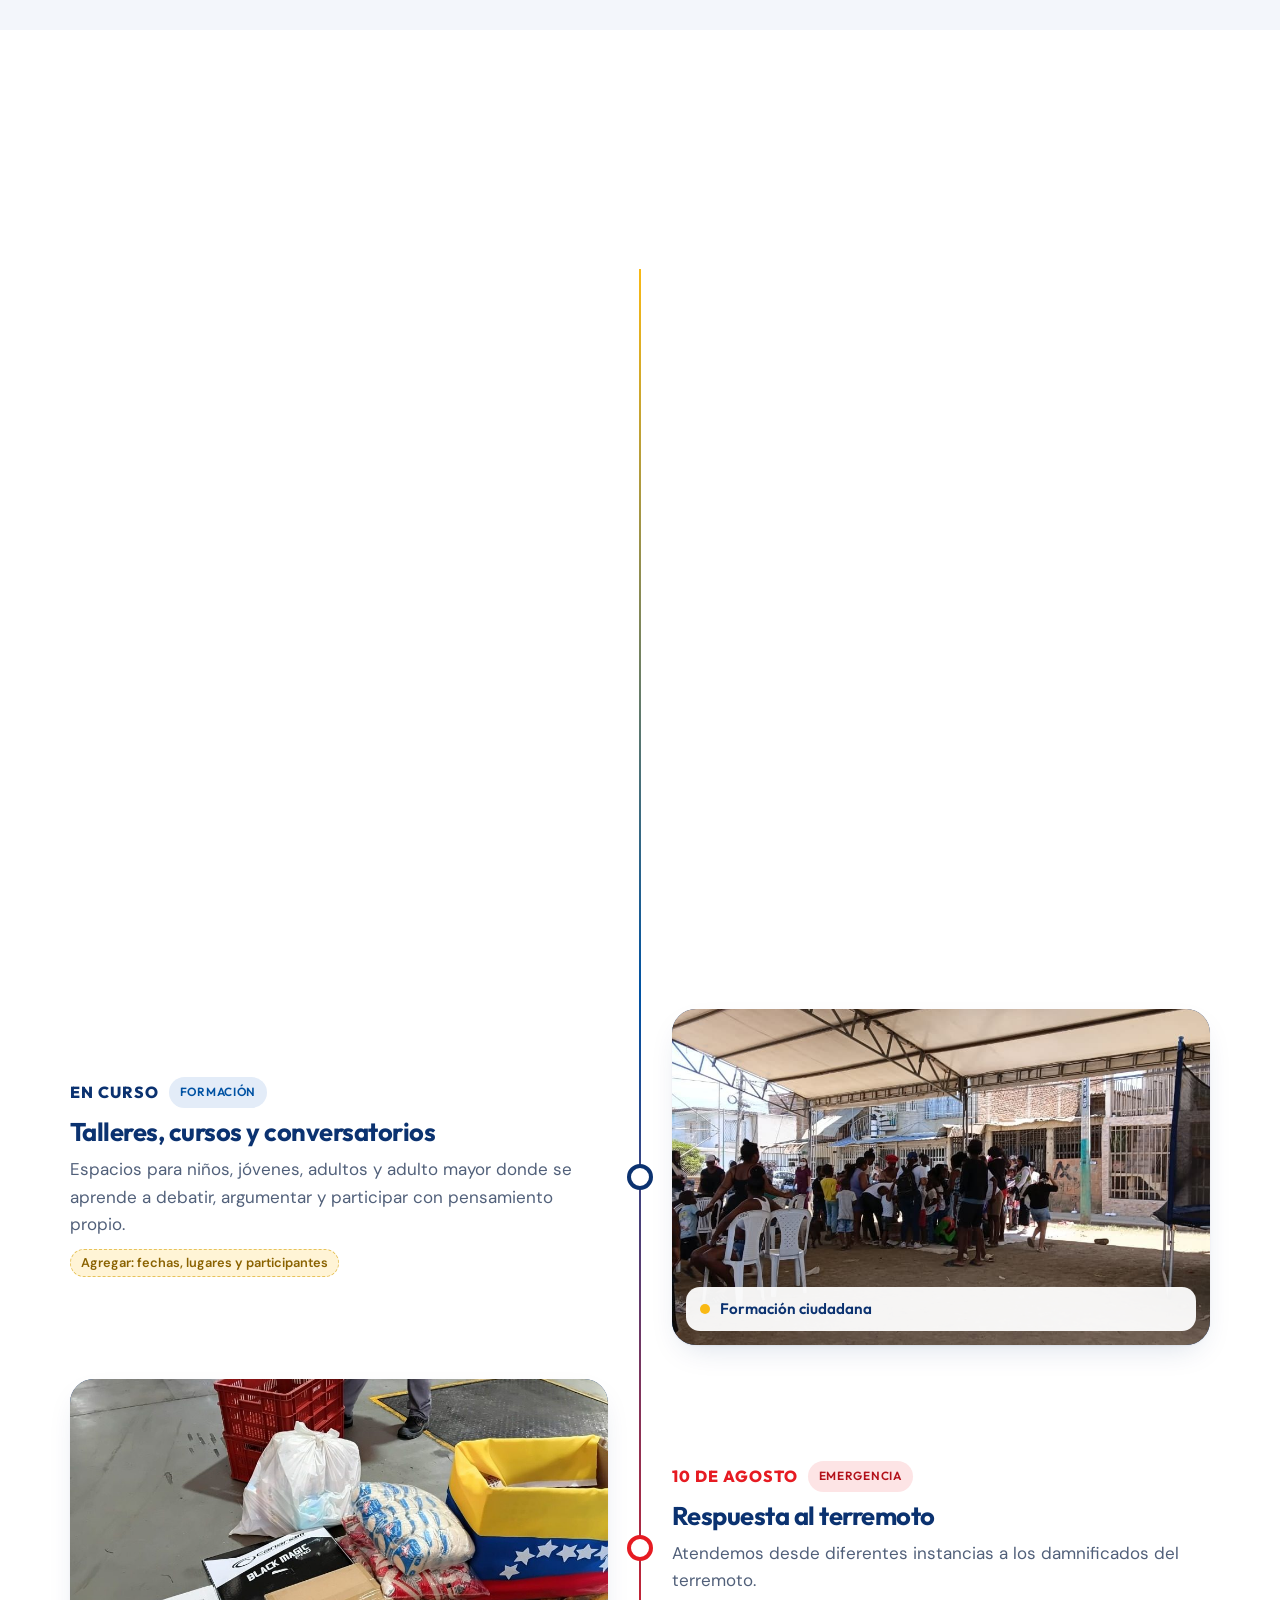
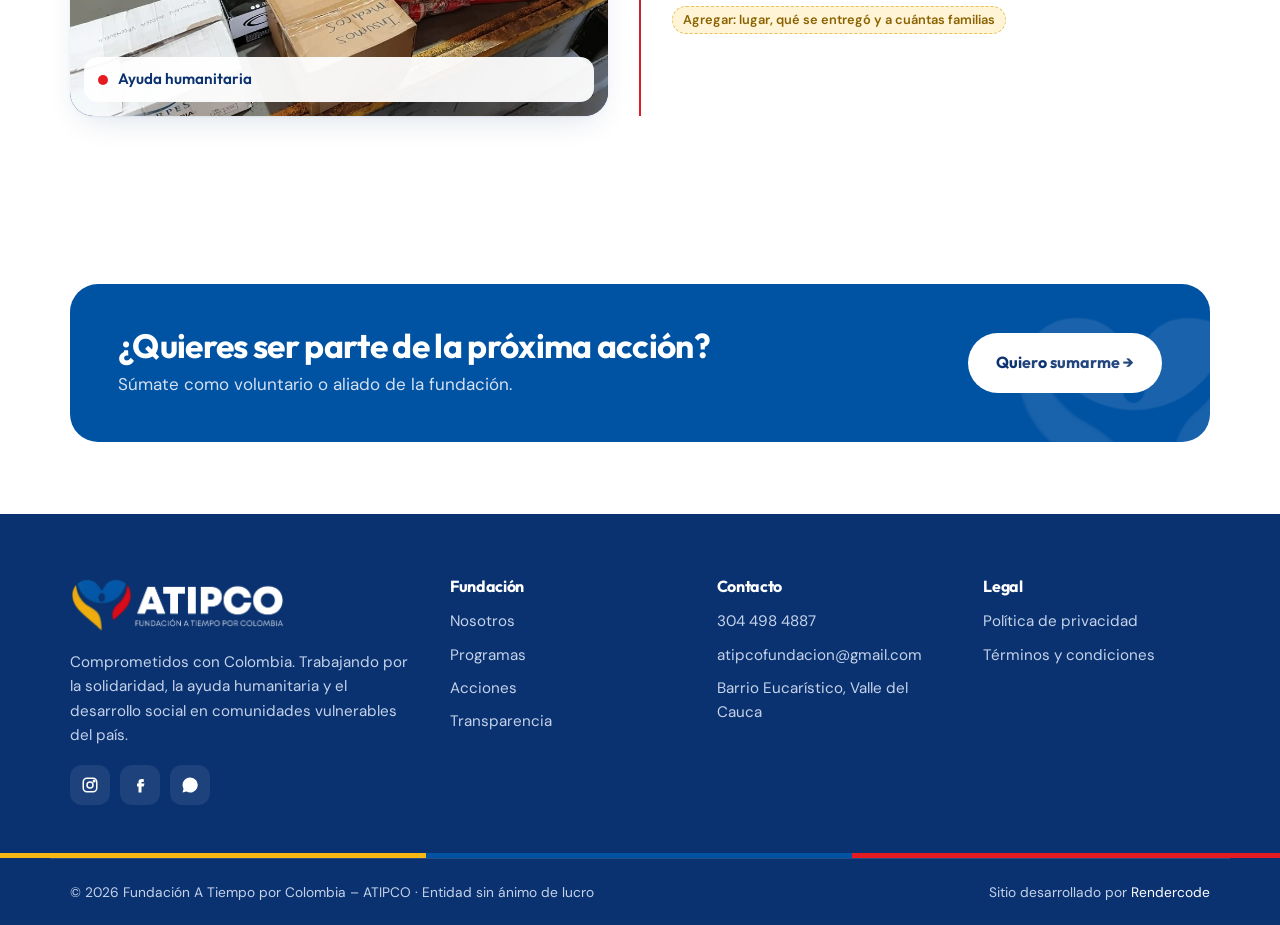
==== commit 19c8b5d6: "Add files via upload" ====
--- a/acciones.html
+++ b/acciones.html
@@ -8,11 +8,11 @@
 <meta property="og:title" content="Acciones · ATIPCO">
 <meta property="og:description" content="Casos de éxito y acciones de la Fundación A Tiempo por Colombia: entrega de vivienda en Trujillo, jornadas de bienestar en salud, atención jurídica, formación y ayuda humanitaria.">
 <meta name="theme-color" content="#0B3270">
-<link rel="icon" href="img/ISOTIPO_ATIPCO.png">
+<link rel="icon" href="ISOTIPO_ATIPCO.png">
 <link rel="preconnect" href="https://fonts.googleapis.com">
 <link rel="preconnect" href="https://fonts.gstatic.com" crossorigin>
 <link href="https://fonts.googleapis.com/css2?family=Outfit:wght@500;600;700;800&family=DM+Sans:opsz,wght@9..40,400;9..40,500;9..40,700&display=swap" rel="stylesheet">
-<link rel="stylesheet" href="css/styles.css">
+<link rel="stylesheet" href="styles.css">
 </head>
 <body>
 <div class="alert" role="region" aria-label="Emergencia">
@@ -24,14 +24,14 @@
 </div>
 <header class="site-header">
   <nav class="wrap nav" aria-label="Principal">
-    <a href="index.html" class="logo" aria-label="ATIPCO, inicio"><img src="img/LOGO_ATIPCO.png" alt="ATIPCO · Fundación A Tiempo por Colombia" width="866" height="218"></a>
+    <a href="index.html" class="logo" aria-label="ATIPCO, inicio"><img src="LOGO_ATIPCO.png" alt="ATIPCO · Fundación A Tiempo por Colombia" width="866" height="218"></a>
     <ul class="menu" id="menu"><li><a href="index.html">Inicio</a></li><li><a href="nosotros.html">Nosotros</a></li><li><a href="programas.html">Programas</a></li><li><a href="acciones.html" aria-current="page">Acciones</a></li><li><a href="transparencia.html">Transparencia</a></li><li><a href="contacto.html">Contacto</a></li></ul>
     <button class="burger" aria-label="Abrir menú" aria-expanded="false" aria-controls="menu"><span></span></button>
   </nav>
 </header>
 <main>
 <section class="page-hero">
-  <img class="wm" src="img/ISOTIPO_ATIPCO.png" alt="" aria-hidden="true">
+  <img class="wm" src="ISOTIPO_ATIPCO.png" alt="" aria-hidden="true">
   <div class="wrap">
     <nav class="crumbs" aria-label="Ruta"><a href="index.html">Inicio</a><span aria-hidden="true">/</span><span>Acciones</span></nav>
     <h1>Acciones realizadas</h1>
@@ -43,7 +43,8 @@
   <div class="wrap">
     <article class="case rv">
       <div class="case-media">
-        <figure class="photo p-yellow" data-file="FOTO_ATIPCO_07.jpg"><img src="img/FOTO_ATIPCO_07.jpg" alt="Entrega de la vivienda" loading="lazy" onerror="this.parentNode.classList.add('empty')"><figcaption><i style="background:var(--yellow)"></i>Entrega de la vivienda</figcaption></figure>
+        <!-- 📷 IMAGEN: FOTO_ATIPCO_07.jpg · Entrega de la vivienda -->
+        <figure class="photo p-yellow" data-file="FOTO_ATIPCO_07.jpg"><img src="FOTO_ATIPCO_07.jpg" alt="Entrega de la vivienda" loading="lazy" onerror="this.parentNode.classList.add('empty')"><figcaption><i style="background:var(--yellow)"></i>Entrega de la vivienda</figcaption></figure>
         <div class="case-meta">
           <div><small>Lugar</small><b>Trujillo, Valle del Cauca</b></div>
           <div><small>Fecha</small><b>Enero 2026</b></div>
@@ -76,8 +77,10 @@
 
       <div class="followup-grid">
         <div class="ba" style="--pos:50%">
-          <img class="ba-after" src="img/FOTO_TRUJILLO_04.jpg" alt="Hoy: los niños en su nueva casa" loading="lazy">
-          <div class="ba-before"><img src="img/FOTO_TRUJILLO_01.jpg" alt="Antes: la vivienda donde vivía la familia" loading="lazy"></div>
+          <!-- 📷 IMAGEN: FOTO_TRUJILLO_04.jpg · Comparador (HOY) -->
+          <img class="ba-after" src="FOTO_TRUJILLO_04.jpg" alt="Hoy: los niños en su nueva casa" loading="lazy">
+          <!-- 📷 IMAGEN: FOTO_TRUJILLO_01.jpg · Comparador (ANTES) -->
+          <div class="ba-before"><img src="FOTO_TRUJILLO_01.jpg" alt="Antes: la vivienda donde vivía la familia" loading="lazy"></div>
           <span class="ba-tag l">Antes · 2025</span><span class="ba-tag r">Hoy · 2026</span>
           <span class="ba-handle" aria-hidden="true"><svg viewBox="0 0 24 24" fill="none" stroke="currentColor" stroke-width="2.4" stroke-linecap="round" stroke-linejoin="round"><path d="M9 6l-6 6 6 6M15 6l6 6-6 6"/></svg></span>
           <input class="ba-range" type="range" min="0" max="100" value="50" aria-label="Deslizar para comparar antes y después">
@@ -117,13 +120,20 @@
           </div>
         </div>
         <div class="gallery g-media">
-            <figure class="photo video s-v" data-type="video" data-file="VIDEO_TRUJILLO_01.mp4"><video controls preload="none" playsinline muted poster="img/FOTO_TRUJILLO_VIDEO_01.jpg"><source src="video/VIDEO_TRUJILLO_01.mp4" type="video/mp4" onerror="this.closest('figure').classList.add('empty')"></video><span class="play" aria-hidden="true"><svg viewBox="0 0 24 24" fill="currentColor"><path d="M8 5v14l11-7z"/></svg></span><figcaption><i style="background:var(--red)"></i>Video · Así es la casa nueva</figcaption></figure>
-            <figure class="photo s-22" data-type="foto" data-file="FOTO_TRUJILLO_07.jpg"><img src="img/FOTO_TRUJILLO_07.jpg" alt="La familia durante la visita de seguimiento" loading="lazy" style="object-position:center 60%" onerror="this.parentNode.classList.add('empty')"><figcaption><i style="background:#1FA855"></i>La familia hoy · 2026</figcaption></figure>
-            <figure class="photo video s-v" data-type="video" data-file="VIDEO_TRUJILLO_02.mp4"><video controls preload="none" playsinline poster="img/FOTO_TRUJILLO_VIDEO_02.jpg"><source src="video/VIDEO_TRUJILLO_02.mp4" type="video/mp4" onerror="this.closest('figure').classList.add('empty')"></video><span class="play" aria-hidden="true"><svg viewBox="0 0 24 24" fill="currentColor"><path d="M8 5v14l11-7z"/></svg></span><figcaption><i style="background:var(--red)"></i>Video · La mamá nos cuenta su historia</figcaption></figure>
-            <figure class="photo s-21" data-type="foto" data-file="FOTO_TRUJILLO_02.jpg"><img src="img/FOTO_TRUJILLO_02.jpg" alt="La mamá con sus tres hijos en 2025" loading="lazy" style="object-position:center 55%" onerror="this.parentNode.classList.add('empty')"><figcaption><i style="background:var(--yellow)"></i>Así los conocimos · 2025</figcaption></figure>
-            <figure class="photo s-22" data-type="foto" data-file="FOTO_TRUJILLO_03.jpg"><img src="img/FOTO_TRUJILLO_03.jpg" alt="Donaciones reunidas por la red solidaria" loading="lazy" style="object-position:center 55%" onerror="this.parentNode.classList.add('empty')"><figcaption><i style="background:var(--blue)"></i>Donaciones de la red solidaria</figcaption></figure>
-            <figure class="photo s-22" data-type="foto" data-file="FOTO_TRUJILLO_05.jpg"><img src="img/FOTO_TRUJILLO_05.jpg" alt="Niño estrenando su clóset en la casa nueva" loading="lazy" style="object-position:center 40%" onerror="this.parentNode.classList.add('empty')"><figcaption><i style="background:var(--red)"></i>Su propio espacio</figcaption></figure>
-            <figure class="photo s-22" data-type="foto" data-file="FOTO_TRUJILLO_06.jpg"><img src="img/FOTO_TRUJILLO_06.jpg" alt="La familia en el pasillo de su nueva casa" loading="lazy" style="object-position:center 60%" onerror="this.parentNode.classList.add('empty')"><figcaption><i style="background:var(--navy)"></i>Primer día en casa</figcaption></figure>
+            <!-- 📷 IMAGEN: VIDEO_TRUJILLO_01.mp4 · Video · Así es la casa nueva -->
+            <figure class="photo video s-v" data-type="video" data-file="VIDEO_TRUJILLO_01.mp4"><video controls preload="none" playsinline muted poster="FOTO_TRUJILLO_VIDEO_01.jpg"><source src="VIDEO_TRUJILLO_01.mp4" type="video/mp4" onerror="this.closest('figure').classList.add('empty')"></video><span class="play" aria-hidden="true"><svg viewBox="0 0 24 24" fill="currentColor"><path d="M8 5v14l11-7z"/></svg></span><figcaption><i style="background:var(--red)"></i>Video · Así es la casa nueva</figcaption></figure>
+            <!-- 📷 IMAGEN: FOTO_TRUJILLO_07.jpg · La familia hoy · 2026 -->
+            <figure class="photo s-22" data-type="foto" data-file="FOTO_TRUJILLO_07.jpg"><img src="FOTO_TRUJILLO_07.jpg" alt="La familia durante la visita de seguimiento" loading="lazy" style="object-position:center 60%" onerror="this.parentNode.classList.add('empty')"><figcaption><i style="background:#1FA855"></i>La familia hoy · 2026</figcaption></figure>
+            <!-- 📷 IMAGEN: VIDEO_TRUJILLO_02.mp4 · Video · La mamá nos cuenta su historia -->
+            <figure class="photo video s-v" data-type="video" data-file="VIDEO_TRUJILLO_02.mp4"><video controls preload="none" playsinline poster="FOTO_TRUJILLO_VIDEO_02.jpg"><source src="VIDEO_TRUJILLO_02.mp4" type="video/mp4" onerror="this.closest('figure').classList.add('empty')"></video><span class="play" aria-hidden="true"><svg viewBox="0 0 24 24" fill="currentColor"><path d="M8 5v14l11-7z"/></svg></span><figcaption><i style="background:var(--red)"></i>Video · La mamá nos cuenta su historia</figcaption></figure>
+            <!-- 📷 IMAGEN: FOTO_TRUJILLO_02.jpg · Así los conocimos · 2025 -->
+            <figure class="photo s-21" data-type="foto" data-file="FOTO_TRUJILLO_02.jpg"><img src="FOTO_TRUJILLO_02.jpg" alt="La mamá con sus tres hijos en 2025" loading="lazy" style="object-position:center 55%" onerror="this.parentNode.classList.add('empty')"><figcaption><i style="background:var(--yellow)"></i>Así los conocimos · 2025</figcaption></figure>
+            <!-- 📷 IMAGEN: FOTO_TRUJILLO_03.jpg · Donaciones de la red solidaria -->
+            <figure class="photo s-22" data-type="foto" data-file="FOTO_TRUJILLO_03.jpg"><img src="FOTO_TRUJILLO_03.jpg" alt="Donaciones reunidas por la red solidaria" loading="lazy" style="object-position:center 55%" onerror="this.parentNode.classList.add('empty')"><figcaption><i style="background:var(--blue)"></i>Donaciones de la red solidaria</figcaption></figure>
+            <!-- 📷 IMAGEN: FOTO_TRUJILLO_05.jpg · Su propio espacio -->
+            <figure class="photo s-22" data-type="foto" data-file="FOTO_TRUJILLO_05.jpg"><img src="FOTO_TRUJILLO_05.jpg" alt="Niño estrenando su clóset en la casa nueva" loading="lazy" style="object-position:center 40%" onerror="this.parentNode.classList.add('empty')"><figcaption><i style="background:var(--red)"></i>Su propio espacio</figcaption></figure>
+            <!-- 📷 IMAGEN: FOTO_TRUJILLO_06.jpg · Primer día en casa -->
+            <figure class="photo s-22" data-type="foto" data-file="FOTO_TRUJILLO_06.jpg"><img src="FOTO_TRUJILLO_06.jpg" alt="La familia en el pasillo de su nueva casa" loading="lazy" style="object-position:center 60%" onerror="this.parentNode.classList.add('empty')"><figcaption><i style="background:var(--navy)"></i>Primer día en casa</figcaption></figure>
         </div>
       </div>
     </div>
@@ -142,7 +152,8 @@
         <p>Higiene oral, medicina general, optometría, actividades lúdico-recreativas para niños, olla comunitaria y cierre con cine al barrio, concertadas con líderes y comunidad.</p>
         <p style="margin-top:10px"><span class="pend">Agregar: fechas, barrios y personas atendidas</span></p>
       </div>
-      <figure class="photo p-yellow" data-file="FOTO_JORNADA_04.jpg"><img src="img/FOTO_JORNADA_04.jpg" alt="Jornada de bienestar" loading="lazy" onerror="this.parentNode.classList.add('empty')"><figcaption><i style="background:var(--yellow)"></i>Jornada de bienestar</figcaption></figure>
+      <!-- 📷 IMAGEN: FOTO_JORNADA_04.jpg · Jornada de bienestar -->
+      <figure class="photo p-yellow" data-file="FOTO_JORNADA_04.jpg"><img src="FOTO_JORNADA_04.jpg" alt="Jornada de bienestar" loading="lazy" onerror="this.parentNode.classList.add('empty')"><figcaption><i style="background:var(--yellow)"></i>Jornada de bienestar</figcaption></figure>
     </div>
     <div class="t-item rv">
       <div class="t-text">
@@ -151,7 +162,8 @@
         <p>Acompañamos a usuarios del sistema de salud frente a negativas injustificadas: derechos de petición, tutelas y gestión hasta lograr cirugías, medicamentos, transporte asistencial y procedimientos.</p>
         <p style="margin-top:10px"><span class="pend">Agregar: número de casos atendidos</span></p>
       </div>
-      <figure class="photo " data-file="FOTO_ATIPCO_01.jpg"><img src="img/FOTO_ATIPCO_01.jpg" alt="Atención jurídica" loading="lazy" onerror="this.parentNode.classList.add('empty')"><figcaption><i style="background:var(--blue)"></i>Atención jurídica</figcaption></figure>
+      <!-- 📷 IMAGEN: FOTO_ATIPCO_01.jpg · Atención jurídica -->
+      <figure class="photo " data-file="FOTO_ATIPCO_01.jpg"><img src="FOTO_ATIPCO_01.jpg" alt="Atención jurídica" loading="lazy" onerror="this.parentNode.classList.add('empty')"><figcaption><i style="background:var(--blue)"></i>Atención jurídica</figcaption></figure>
     </div>
     <div class="t-item rv" style="--c:var(--navy)">
       <div class="t-text">
@@ -160,7 +172,8 @@
         <p>Espacios para niños, jóvenes, adultos y adulto mayor donde se aprende a debatir, argumentar y participar con pensamiento propio.</p>
         <p style="margin-top:10px"><span class="pend">Agregar: fechas, lugares y participantes</span></p>
       </div>
-      <figure class="photo p-yellow" data-file="FOTO_ATIPCO_06.jpg"><img src="img/FOTO_ATIPCO_06.jpg" alt="Formación ciudadana" loading="lazy" onerror="this.parentNode.classList.add('empty')"><figcaption><i style="background:var(--yellow)"></i>Formación ciudadana</figcaption></figure>
+      <!-- 📷 IMAGEN: FOTO_ATIPCO_06.jpg · Formación ciudadana -->
+      <figure class="photo p-yellow" data-file="FOTO_ATIPCO_06.jpg"><img src="FOTO_ATIPCO_06.jpg" alt="Encuentro comunitario bajo la carpa" loading="lazy" onerror="this.parentNode.classList.add('empty')"><figcaption><i style="background:var(--yellow)"></i>Formación ciudadana</figcaption></figure>
     </div>
     <div class="t-item rv" style="--c:var(--red)">
       <div class="t-text">
@@ -169,7 +182,8 @@
         <p>Atendemos desde diferentes instancias a los damnificados del terremoto.</p>
         <p style="margin-top:10px"><span class="pend">Agregar: lugar, qué se entregó y a cuántas familias</span></p>
       </div>
-      <figure class="photo p-red" data-file="FOTO_ATIPCO_03.jpg"><img src="img/FOTO_ATIPCO_03.jpg" alt="Ayuda humanitaria" loading="lazy" onerror="this.parentNode.classList.add('empty')"><figcaption><i style="background:var(--red)"></i>Ayuda humanitaria</figcaption></figure>
+      <!-- 📷 IMAGEN: FOTO_ATIPCO_03.jpg · Ayuda humanitaria -->
+      <figure class="photo p-red" data-file="FOTO_ATIPCO_03.jpg"><img src="FOTO_ATIPCO_03.jpg" alt="Donación de alimentos e insumos médicos" loading="lazy" onerror="this.parentNode.classList.add('empty')"><figcaption><i style="background:var(--red)"></i>Ayuda humanitaria</figcaption></figure>
     </div>
   </div>
 </section>
@@ -177,7 +191,7 @@
 <section class="section tight">
   <div class="wrap">
     <div class="cta-band rv">
-      <img class="iso-mark" src="img/ISOTIPO_ATIPCO.png" alt="" aria-hidden="true">
+      <img class="iso-mark" src="ISOTIPO_ATIPCO.png" alt="" aria-hidden="true">
       <div><h2>¿Quieres ser parte de la próxima acción?</h2><p>Súmate como voluntario o aliado de la fundación.</p></div>
       <a class="btn btn-light" href="contacto.html?motivo=voluntariado">Quiero sumarme →</a>
     </div>
@@ -187,7 +201,7 @@
 <footer>
   <div class="wrap foot-grid">
     <div>
-      <img class="flogo" src="img/LOGO_ATIPCO_blanco.png" alt="ATIPCO · Fundación A Tiempo por Colombia" width="866" height="218">
+      <img class="flogo" src="LOGO_ATIPCO_blanco.png" alt="ATIPCO · Fundación A Tiempo por Colombia" width="866" height="218">
       <p>Comprometidos con Colombia. Trabajando por la solidaridad, la ayuda humanitaria y el desarrollo social en comunidades vulnerables del país.</p>
       <div class="social">
         <a href="#" aria-label="Instagram (pendiente)"><svg viewBox="0 0 24 24" fill="none" stroke="currentColor" stroke-width="2"><rect x="3" y="3" width="18" height="18" rx="5"/><circle cx="12" cy="12" r="4"/><circle cx="17.5" cy="6.5" r="1" fill="currentColor"/></svg></a>
@@ -222,6 +236,6 @@
     <p>Este documento se publicará en la versión final del sitio. Mientras tanto, puedes solicitarlo a <a href="mailto:atipcofundacion@gmail.com">atipcofundacion@gmail.com</a>.</p>
   </div>
 </div>
-<script src="js/main.js"></script>
+<script src="main.js"></script>
 </body>
 </html>
--- a/styles.css
+++ b/styles.css
@@ -0,0 +1,708 @@
+/* ==========================================================
+   ATIPCO · Fundación A Tiempo por Colombia
+   Hoja de estilos compartida · Rendercode
+   ========================================================== */
+
+/* ---------- 1. Tokens ---------- */
+:root{
+  --navy:#0B3270;
+  --blue:#0052A3;
+  --yellow:#F9B914;
+  --red:#E61B22;
+  --ink:#0E1B33;
+  --muted:#51607A;
+  --line:#DCE3EE;
+  --paper:#FFFFFF;
+  --soft:#F3F6FB;
+  --sky:#E3ECF8;
+  --radius:18px;
+  --shadow:0 1px 2px rgba(11,50,112,.06),0 12px 32px -12px rgba(11,50,112,.18);
+  --font-d:'Outfit',system-ui,sans-serif;
+  --font-t:'DM Sans',system-ui,sans-serif;
+  --max:1180px;
+  --tri:linear-gradient(90deg,var(--yellow) 0 33.3%,var(--blue) 33.3% 66.6%,var(--red) 66.6%);
+}
+
+/* ---------- 2. Base ---------- */
+*{box-sizing:border-box;margin:0;padding:0}
+html{scroll-behavior:smooth;scroll-padding-top:96px}
+body{font-family:var(--font-t);color:var(--ink);background:var(--paper);line-height:1.6;font-size:17px;-webkit-font-smoothing:antialiased;overflow-x:hidden}
+img{max-width:100%;display:block}
+a{color:inherit}
+h1,h2,h3,h4{font-family:var(--font-d);line-height:1.1;letter-spacing:-.02em;color:var(--navy)}
+.wrap{width:100%;max-width:var(--max);margin:0 auto;padding:0 20px}
+.section{padding:96px 0}
+.section.tight{padding:72px 0}
+.bg-soft{background:var(--soft)}
+.section h2{font-size:clamp(2rem,4.2vw,3rem);margin:14px 0 18px}
+.lead{font-size:1.12rem;color:var(--muted);max-width:660px}
+.center{text-align:center}
+.center .lead{margin-left:auto;margin-right:auto}
+.eyebrow{font-family:var(--font-d);font-weight:600;font-size:.8rem;letter-spacing:.14em;text-transform:uppercase;color:var(--blue);display:inline-flex;align-items:center;gap:10px}
+.eyebrow::before{content:"";width:28px;height:3px;border-radius:3px;background:var(--tri)}
+.tricolor{height:5px;background:var(--tri)}
+.tag{font-family:var(--font-d);font-weight:600;font-size:.74rem;letter-spacing:.06em;text-transform:uppercase;padding:6px 11px;border-radius:999px;background:var(--sky);color:var(--blue);white-space:nowrap;display:inline-block}
+.tag.green{background:#E3F5EA;color:#146C3A}
+.tag.red{background:#FDE4E5;color:#B3121A}
+.pend{display:inline-block;font-size:.8rem;font-weight:600;padding:3px 10px;border-radius:999px;background:#FFF4D6;color:#8A6200;border:1px dashed #E7C35A}
+.chip{font-size:.84rem;padding:6px 12px;border-radius:999px;background:var(--soft);color:var(--navy);font-weight:500}
+
+/* ---------- 3. Botones ---------- */
+.btn{display:inline-flex;align-items:center;justify-content:center;gap:10px;font-family:var(--font-d);font-weight:700;font-size:1rem;padding:15px 26px;border-radius:999px;border:2px solid transparent;text-decoration:none;cursor:pointer;transition:transform .2s,box-shadow .2s,background .2s,color .2s;white-space:nowrap}
+.btn svg{width:18px;height:18px}
+.btn-primary{background:var(--blue);color:#fff;box-shadow:0 8px 20px -10px rgba(0,82,163,.8)}
+.btn-primary:hover{background:var(--navy);transform:translateY(-2px)}
+.btn-ghost{border-color:var(--navy);color:var(--navy);background:transparent}
+.btn-ghost:hover{background:var(--navy);color:#fff}
+.btn-light{background:#fff;color:var(--navy)}
+.btn-light:hover{background:var(--yellow)}
+.link-arrow{font-family:var(--font-d);font-weight:700;color:var(--blue);text-decoration:none;display:inline-flex;gap:6px;align-items:center;transition:gap .2s}
+.link-arrow:hover{gap:11px}
+:focus-visible{outline:3px solid var(--blue);outline-offset:3px}
+
+/* ---------- 4. Barra de emergencia ---------- */
+.alert{background:var(--red);color:#fff;font-size:.9rem}
+.alert .wrap{display:flex;align-items:center;justify-content:center;gap:12px;padding-top:8px;padding-bottom:8px;text-align:center;flex-wrap:wrap}
+.alert strong{font-family:var(--font-d);letter-spacing:.04em}
+.alert a{font-weight:700;text-underline-offset:3px}
+.pulse{width:9px;height:9px;border-radius:50%;background:#fff;position:relative;flex:none}
+.pulse::after{content:"";position:absolute;inset:0;border-radius:50%;background:#fff;animation:pulse 1.8s infinite}
+@keyframes pulse{to{transform:scale(3);opacity:0}}
+
+/* ---------- 5. Header ---------- */
+.site-header{position:sticky;top:0;z-index:50;background:rgba(255,255,255,.92);backdrop-filter:saturate(1.4) blur(12px);-webkit-backdrop-filter:saturate(1.4) blur(12px);border-bottom:1px solid transparent;transition:border-color .3s,box-shadow .3s}
+.site-header.scrolled{border-color:var(--line);box-shadow:0 6px 24px -18px rgba(11,50,112,.5)}
+.nav{display:flex;align-items:center;justify-content:space-between;height:74px;gap:20px}
+.nav .logo{display:block;transition:opacity .35s,transform .35s}
+.nav .logo img{height:44px;width:auto}
+.menu{display:flex;gap:6px;list-style:none;align-items:center}
+.menu a{display:block;text-decoration:none;font-weight:500;color:var(--ink);font-size:.96rem;padding:9px 14px;border-radius:999px;transition:background .2s,color .2s}
+.menu a:hover{background:var(--soft)}
+.menu a[aria-current="page"]{background:var(--sky);color:var(--blue);font-weight:700}
+.burger{display:none;width:44px;height:44px;border:0;background:var(--soft);border-radius:12px;cursor:pointer;align-items:center;justify-content:center}
+.burger span,.burger span::before,.burger span::after{display:block;width:20px;height:2px;background:var(--navy);border-radius:2px;position:relative;transition:.25s}
+.burger span::before,.burger span::after{content:"";position:absolute;left:0}
+.burger span::before{top:-6px}.burger span::after{top:6px}
+.nav-open .burger span{background:transparent}
+.nav-open .burger span::before{top:0;transform:rotate(45deg)}
+.nav-open .burger span::after{top:0;transform:rotate(-45deg)}
+
+/* Header de inicio: el logo pequeño aparece al pasar el logo grande */
+.is-home .site-header:not(.show-logo) .nav .logo{opacity:0;transform:translateY(-6px);pointer-events:none}
+@media (min-width:1025px){
+  .is-home .site-header:not(.show-logo) .nav{justify-content:center}
+  .is-home .site-header:not(.show-logo) .nav .logo{position:absolute}
+}
+
+/* ---------- 6. HERO DE INICIO ---------- */
+.home-hero{position:relative;padding:48px 0 0;text-align:center;overflow:hidden;background:
+  radial-gradient(700px 380px at 10% 0%,rgba(249,185,20,.13),transparent 60%),
+  radial-gradient(800px 420px at 95% 20%,rgba(0,82,163,.10),transparent 60%),
+  radial-gradient(600px 300px at 50% 100%,rgba(230,27,34,.06),transparent 60%)}
+.hero-logo{width:min(520px,84vw);height:auto;margin:0 auto;animation:logoIn 1s cubic-bezier(.2,.8,.2,1) both}
+@keyframes logoIn{from{opacity:0;transform:translateY(18px) scale(.97)}to{opacity:1;transform:none}}
+.hero-line{width:min(640px,88vw);height:5px;border-radius:5px;background:var(--tri);margin:26px auto 0;transform-origin:left;animation:grow 1.1s .35s cubic-bezier(.6,.1,.2,1) both}
+@keyframes grow{from{transform:scaleX(0)}to{transform:scaleX(1)}}
+.home-hero .eyebrow{margin-top:22px}
+.hero-text{margin-top:48px}
+.home-hero .eyebrow::before{display:none}
+.home-hero h1{font-size:clamp(2rem,4.6vw,3.3rem);font-weight:800;margin:14px auto 16px;max-width:880px}
+.home-hero h1 em{font-style:normal;color:var(--blue);position:relative;white-space:nowrap}
+.home-hero h1 em::after{content:"";position:absolute;left:0;right:0;bottom:.02em;height:.16em;background:var(--yellow);border-radius:4px;z-index:-1;opacity:.85}
+.home-hero .lead{margin:0 auto 30px;font-size:1.15rem}
+.hero-actions{display:flex;gap:14px;flex-wrap:wrap;justify-content:center}
+
+/* Mosaico de fotos */
+.mosaic{display:grid;grid-template-columns:1fr 1.35fr 1fr;gap:18px;align-items:center;margin:40px auto 0;max-width:1100px;padding:0 20px}
+.photo{position:relative;border-radius:24px;overflow:hidden;aspect-ratio:4/4.2;box-shadow:var(--shadow);background:var(--navy)}
+.mosaic .photo:nth-child(2){aspect-ratio:4/3.4}
+.mosaic .photo:nth-child(1),.mosaic .photo:nth-child(3){transform:translateY(22px)}
+.photo img{width:100%;height:100%;object-fit:cover}
+.photo figcaption{position:absolute;left:14px;bottom:14px;right:14px;display:flex;align-items:center;gap:10px;background:rgba(255,255,255,.94);border-radius:14px;padding:10px 14px;font-family:var(--font-d);font-weight:600;color:var(--navy);font-size:.95rem;text-align:left}
+.photo figcaption i{width:10px;height:10px;border-radius:50%;flex:none}
+/* Placeholder de marca mientras llegan las fotos reales */
+.photo.empty img{display:none}
+.photo.empty{background:
+  radial-gradient(circle at 80% 20%,rgba(255,255,255,.14),transparent 45%),
+  linear-gradient(160deg,var(--c1,var(--blue)),var(--c2,var(--navy)))}
+.photo.empty::before{content:"";position:absolute;inset:0;background:url(ISOTIPO_ATIPCO.png) center 38%/48% no-repeat;opacity:.16;filter:brightness(0) invert(1)}
+.photo.empty::after{content:attr(data-file);position:absolute;top:14px;left:14px;font-size:.72rem;letter-spacing:.08em;color:rgba(255,255,255,.75);font-family:var(--font-d);font-weight:600}
+.photo.p-yellow{--c1:#F9B914;--c2:#E08E00}
+.photo.p-red{--c1:#E61B22;--c2:#9E0F15}
+
+/* ---------- 7. Cifras ---------- */
+.stats{background:var(--navy);color:#fff}
+.stats-grid{display:grid;grid-template-columns:repeat(4,1fr)}
+.stat{padding:42px 26px;border-left:1px solid rgba(255,255,255,.12)}
+.stat:first-child{border-left:0}
+.stat .num{font-family:var(--font-d);font-weight:800;font-size:clamp(2.3rem,4.4vw,3.3rem);line-height:1;letter-spacing:-.02em}
+.stat .num sup{font-size:.42em;color:var(--yellow);vertical-align:top;margin-left:3px}
+.stat p{margin-top:10px;color:#C4D2EA;font-size:.95rem;max-width:230px}
+
+/* ---------- 8. Razón de ser ---------- */
+.reason{display:grid;grid-template-columns:1.1fr .9fr;gap:64px;align-items:center}
+.big-quote{font-family:var(--font-d);font-weight:700;font-size:clamp(1.9rem,3.8vw,2.9rem);line-height:1.15;color:var(--navy);letter-spacing:-.02em;margin:16px 0 22px}
+.big-quote span{color:var(--blue)}
+.reason-cards{display:grid;gap:16px}
+.rcard{background:#fff;border:1px solid var(--line);border-radius:20px;padding:24px 26px;position:relative;overflow:hidden}
+.rcard::before{content:"";position:absolute;left:0;top:0;bottom:0;width:5px;background:var(--c,var(--blue))}
+.rcard h3{font-size:.85rem;letter-spacing:.12em;text-transform:uppercase;color:var(--c,var(--blue));margin-bottom:8px}
+.rcard p{color:var(--ink);font-size:1.02rem}
+
+/* ---------- 9. Trayectoria (horizontal) ---------- */
+.journey{display:grid;grid-template-columns:repeat(4,1fr);gap:22px;margin-top:52px;position:relative}
+.journey::before{content:"";position:absolute;left:0;right:0;top:23px;height:3px;background:var(--tri);border-radius:3px;opacity:.9}
+.jstep{position:relative;padding-top:64px}
+.jstep .jdot{position:absolute;top:10px;left:0;width:30px;height:30px;border-radius:50%;background:#fff;border:4px solid var(--c,var(--blue));box-shadow:0 0 0 6px var(--soft)}
+.jstep .when{font-family:var(--font-d);font-weight:800;color:var(--c,var(--blue));letter-spacing:.06em;text-transform:uppercase;font-size:.88rem}
+.jstep h3{font-size:1.25rem;margin:8px 0 8px}
+.jstep p{color:var(--muted);font-size:.96rem}
+
+/* ---------- 10. Sobre nosotros (inicio) ---------- */
+.about-grid{display:grid;grid-template-columns:1fr 1fr;gap:64px;align-items:start}
+.director{display:flex;align-items:center;gap:16px;margin-top:26px;background:var(--soft);border-radius:18px;padding:18px 20px}
+.avatar{width:56px;height:56px;border-radius:50%;background:#fff;display:grid;place-items:center;font-family:var(--font-d);font-weight:700;color:var(--blue);font-size:1.1rem;flex:none;box-shadow:inset 0 0 0 2px var(--sky)}
+.director b{display:block;font-family:var(--font-d);color:var(--navy)}
+.director small{color:var(--muted)}
+.areas{display:flex;flex-wrap:wrap;gap:10px;margin-top:22px}
+.areas span{display:inline-flex;align-items:center;gap:8px;padding:9px 15px;border:1px solid var(--line);border-radius:999px;font-size:.93rem;font-weight:500;background:#fff}
+.areas span i{width:8px;height:8px;border-radius:50%;display:block}
+.values{display:grid;gap:14px}
+.value{display:flex;gap:16px;align-items:flex-start;padding:20px;border-radius:18px;border:1px solid var(--line);background:#fff}
+.value .ic{width:46px;height:46px;border-radius:14px;display:grid;place-items:center;flex:none;background:var(--sky);color:var(--blue)}
+.value .ic svg{width:22px;height:22px}
+.value b{font-family:var(--font-d);color:var(--navy);font-size:1.08rem;display:block}
+.value p{color:var(--muted);font-size:.95rem}
+
+/* ---------- 11. Accesos directos ---------- */
+.shortcuts{display:grid;grid-template-columns:repeat(5,1fr);gap:14px;margin-top:40px}
+.sc{display:flex;flex-direction:column;gap:8px;text-decoration:none;background:#fff;border:1px solid var(--line);border-radius:18px;padding:20px;transition:transform .25s,box-shadow .25s,border-color .25s;position:relative}
+.sc:hover{transform:translateY(-4px);box-shadow:var(--shadow);border-color:transparent}
+.sc .ic{width:40px;height:40px;border-radius:12px;display:grid;place-items:center;background:var(--sky);color:var(--blue)}
+.sc .ic svg{width:20px;height:20px}
+.sc b{font-family:var(--font-d);color:var(--navy);font-size:1.08rem;display:flex;justify-content:space-between;align-items:center}
+.sc b::after{content:"→";color:var(--blue);transition:transform .2s}
+.sc:hover b::after{transform:translateX(4px)}
+.sc p{color:var(--muted);font-size:.88rem;line-height:1.45}
+.sc small{margin-top:auto;padding-top:8px;border-top:1px dashed var(--line);font-size:.8rem;color:var(--blue);font-weight:600}
+
+/* ---------- 12. Encabezado de páginas internas ---------- */
+.page-hero{position:relative;background:var(--navy);color:#fff;padding:64px 0 70px;overflow:hidden}
+.page-hero .wm{position:absolute;right:-60px;top:50%;transform:translateY(-50%);width:360px;opacity:.09;filter:brightness(0) invert(1);pointer-events:none}
+.crumbs{font-size:.88rem;color:#9FB2CE;display:flex;gap:8px;align-items:center}
+.crumbs a{color:#C4D2EA;text-decoration:none}
+.crumbs a:hover{color:#fff}
+.page-hero h1{color:#fff;font-size:clamp(2.3rem,5vw,3.6rem);font-weight:800;margin:14px 0 14px}
+.page-hero p{color:#C4D2EA;font-size:1.12rem;max-width:640px}
+
+/* ---------- 13. Programas ---------- */
+.prog{display:grid;grid-template-columns:1fr 1fr;background:#fff;border-radius:28px;overflow:hidden;box-shadow:var(--shadow)}
+.prog + .prog{margin-top:28px}
+.prog-body{padding:48px}
+.prog-body h2{font-size:clamp(1.6rem,3vw,2.2rem)!important;margin:14px 0 16px!important}
+.prog-body p{color:var(--muted)}
+.prog-num{font-family:var(--font-d);font-weight:700;color:var(--blue);font-size:.9rem;letter-spacing:.1em}
+.checks{list-style:none;margin:22px 0 28px;display:grid;grid-template-columns:1fr 1fr;gap:10px 18px}
+.checks li{display:flex;gap:10px;align-items:flex-start;font-size:.97rem;font-weight:500}
+.checks svg{flex:none;width:20px;height:20px;color:var(--blue);margin-top:2px}
+.prog-side{position:relative;padding:48px;display:flex;flex-direction:column;justify-content:center;gap:16px;color:#fff;overflow:hidden}
+.prog-side.blue{background:var(--blue)}
+.prog-side.navy{background:var(--navy)}
+.prog-side.soft{background:var(--soft);color:var(--ink)}
+.prog-side h3{color:#fff;font-size:1rem;letter-spacing:.08em;text-transform:uppercase;opacity:.85}
+.prog.rev .prog-side{order:-1}
+.iso-mark{position:absolute;right:-60px;bottom:-60px;width:240px;opacity:.1;filter:brightness(0) invert(1);pointer-events:none}
+.audience{display:grid;grid-template-columns:1fr 1fr;gap:12px}
+.aud{background:rgba(255,255,255,.08);border:1px solid rgba(255,255,255,.14);border-radius:16px;padding:18px}
+.aud b{font-family:var(--font-d);font-size:1.15rem;display:block}
+.aud small{color:#C4D2EA;font-size:.88rem}
+.quote-line{font-family:var(--font-d);font-size:1.3rem;line-height:1.35;font-weight:600;margin-top:6px}
+.quote-line span{color:var(--yellow)}
+
+/* Tarjeta de ruta jurídica */
+.route-card{position:relative;z-index:1;background:#fff;border-radius:22px;box-shadow:var(--shadow);border:1px solid var(--line);padding:26px;color:var(--ink)}
+.route-head{display:flex;justify-content:space-between;align-items:center;margin-bottom:18px;gap:12px}
+.route-head h3{font-size:1.1rem;color:var(--navy)!important;opacity:1!important;letter-spacing:-.01em!important;text-transform:none!important}
+.steps{list-style:none;position:relative}
+.steps::before,.steps::after{content:"";position:absolute;left:17px;top:16px;width:2px}
+.steps::before{bottom:16px;background:var(--line)}
+.steps::after{height:0;background:var(--blue);transition:height 2.4s cubic-bezier(.6,.1,.2,1)}
+.route-card.go .steps::after{height:calc(100% - 32px)}
+.steps li{display:flex;gap:16px;align-items:flex-start;padding:8px 0;position:relative;opacity:.45;transition:opacity .5s}
+.route-card.go .steps li{opacity:1}
+.route-card.go .steps li:nth-child(2){transition-delay:.3s}.route-card.go .steps li:nth-child(3){transition-delay:.9s}
+.route-card.go .steps li:nth-child(4){transition-delay:1.5s}.route-card.go .steps li:nth-child(5){transition-delay:2.1s}
+.dot{flex:none;width:36px;height:36px;border-radius:50%;display:grid;place-items:center;background:#fff;border:2px solid var(--line);color:var(--muted);font-family:var(--font-d);font-weight:700;font-size:.9rem;transition:all .4s;z-index:1}
+.route-card.go .dot{border-color:var(--blue);color:var(--blue)}
+.route-card.go li:last-child .dot{background:var(--blue);color:#fff}
+.steps b{display:block;font-family:var(--font-d);color:var(--navy);font-size:1rem}
+.steps small{color:var(--muted);font-size:.88rem}
+
+/* Emergencia */
+.emergency{position:relative;background:linear-gradient(135deg,#fff 0%,#FFF6F6 100%);border:1px solid #F6D0D2;border-radius:28px;padding:48px;display:grid;grid-template-columns:1.3fr 1fr;gap:40px;align-items:center;margin-top:28px;overflow:hidden}
+.emergency h2{font-size:clamp(1.6rem,3vw,2.2rem)!important;margin:14px 0 14px!important}
+.emergency p{color:var(--muted)}
+.need-list{display:grid;gap:12px}
+.need{display:flex;gap:14px;align-items:center;background:#fff;border:1px solid var(--line);border-radius:14px;padding:14px 16px;font-weight:500}
+.need svg{width:24px;height:24px;color:var(--red);flex:none}
+
+/* ---------- 14. Acciones (línea de tiempo) ---------- */
+.timeline{position:relative;display:grid;gap:34px}
+.timeline::before{content:"";position:absolute;left:calc(50% - 1px);top:0;bottom:0;width:2px;background:linear-gradient(180deg,var(--yellow),var(--blue),var(--red))}
+.t-item{display:grid;grid-template-columns:1fr 1fr;gap:64px;align-items:center;position:relative}
+.t-item::before{content:"";position:absolute;left:50%;top:50%;width:18px;height:18px;border-radius:50%;background:#fff;border:4px solid var(--c,var(--blue));transform:translate(-50%,-50%);z-index:1}
+.t-item:nth-child(even) .t-text{order:2}
+.t-when{font-family:var(--font-d);font-weight:800;color:var(--c,var(--blue));font-size:1rem;letter-spacing:.06em;text-transform:uppercase;display:flex;align-items:center;gap:10px;flex-wrap:wrap}
+.t-text h2{font-size:1.6rem!important;margin:10px 0 10px!important}
+.t-text p{color:var(--muted)}
+.t-item .photo{aspect-ratio:16/10}
+
+/* ---------- 15. Nosotros (página) ---------- */
+.mission{background:var(--soft);border-radius:var(--radius);padding:34px;position:relative;overflow:hidden}
+.mission::before{content:"";position:absolute;left:0;top:0;bottom:0;width:6px;background:linear-gradient(180deg,var(--yellow) 0 33%,var(--blue) 33% 66%,var(--red) 66%)}
+.mission h3{font-size:1rem;letter-spacing:.1em;text-transform:uppercase;color:var(--blue);margin-bottom:10px}
+.mission p{font-size:1.2rem;color:var(--navy);font-family:var(--font-d);font-weight:500;line-height:1.4}
+.objeto-text{color:var(--muted);font-size:1rem;column-count:2;column-gap:48px;margin-top:10px}
+.cards3{display:grid;grid-template-columns:repeat(3,1fr);gap:18px;margin-top:40px}
+.card{background:#fff;border:1px solid var(--line);border-radius:20px;padding:26px;display:flex;flex-direction:column;gap:10px}
+.card .ic{width:48px;height:48px;border-radius:14px;background:var(--sky);color:var(--blue);display:grid;place-items:center}
+.card .ic svg{width:24px;height:24px}
+.card h3{font-size:1.2rem}
+.card p{color:var(--muted);font-size:.96rem}
+.card a{margin-top:auto}
+
+/* ---------- 16. Transparencia ---------- */
+.transp-grid{display:grid;grid-template-columns:1.1fr 1fr;gap:28px}
+.ficha{background:#fff;border-radius:22px;padding:10px 30px;box-shadow:var(--shadow)}
+.ficha dl{display:grid;grid-template-columns:170px 1fr}
+.ficha dt,.ficha dd{padding:16px 0;border-bottom:1px solid var(--line)}
+.ficha dt{font-weight:500;color:var(--muted);font-size:.93rem}
+.ficha dd{font-weight:500;color:var(--navy)}
+.ficha dl > :nth-last-child(-n+2){border-bottom:0}
+.docs{display:grid;gap:14px;align-content:start}
+.doc{display:flex;align-items:center;gap:16px;background:#fff;border:1px solid var(--line);border-radius:16px;padding:18px 20px}
+.doc .ic{width:44px;height:44px;border-radius:12px;background:var(--sky);color:var(--blue);display:grid;place-items:center;flex:none}
+.doc .ic svg{width:22px;height:22px}
+.doc b{display:block;font-family:var(--font-d);color:var(--navy)}
+.doc small{color:var(--muted)}
+.doc .soon{margin-left:auto;font-size:.8rem;color:var(--muted);white-space:nowrap}
+.uses{background:var(--blue);color:#fff;border-radius:16px;padding:22px}
+.uses b{font-family:var(--font-d);font-size:1.1rem}
+.uses p{color:#D5E1F3;font-size:.94rem;margin-top:6px}
+
+/* ---------- 17. Contacto ---------- */
+.contact-grid{display:grid;grid-template-columns:1fr 1.1fr;gap:56px}
+.cinfo{display:grid;gap:14px;margin-top:26px}
+.citem{display:flex;gap:16px;align-items:flex-start;text-decoration:none;padding:18px;border-radius:16px;border:1px solid var(--line);background:#fff;transition:.2s}
+a.citem:hover{border-color:var(--blue);background:var(--soft)}
+.citem .ic{width:46px;height:46px;border-radius:12px;display:grid;place-items:center;flex:none;color:#fff}
+.citem .ic svg{width:22px;height:22px}
+.citem b{display:block;font-family:var(--font-d);color:var(--navy)}
+.citem span{color:var(--muted);font-size:.95rem}
+form{background:#fff;border-radius:24px;padding:36px;box-shadow:var(--shadow);border:1px solid var(--line);position:relative;overflow:hidden}
+.field{display:grid;gap:7px;margin-bottom:16px}
+.row2{display:grid;grid-template-columns:1fr 1fr;gap:14px}
+label{font-weight:500;font-size:.92rem;color:var(--navy)}
+input,select,textarea{font:inherit;font-size:1rem;padding:13px 15px;border-radius:12px;border:1.5px solid var(--line);background:var(--soft);color:var(--ink);transition:border-color .2s,background .2s;width:100%}
+input:focus,select:focus,textarea:focus{border-color:var(--blue);background:#fff;outline:none}
+textarea{resize:vertical;min-height:120px}
+.consent{display:flex;gap:10px;align-items:flex-start;font-size:.86rem;color:var(--muted);margin:6px 0 20px;font-weight:400}
+.consent input{width:18px;height:18px;margin-top:3px;flex:none}
+.hp{position:absolute;left:-9999px}
+.form-ok{position:absolute;inset:0;background:#fff;display:flex;flex-direction:column;align-items:center;justify-content:center;text-align:center;padding:36px;gap:14px;opacity:0;pointer-events:none;transition:opacity .4s}
+.form-ok.show{opacity:1;pointer-events:auto}
+.check-anim{width:84px;height:84px}
+.check-anim circle{stroke:var(--blue);stroke-width:4;fill:none;stroke-dasharray:240;stroke-dashoffset:240}
+.check-anim path{stroke:var(--blue);stroke-width:5;fill:none;stroke-linecap:round;stroke-linejoin:round;stroke-dasharray:60;stroke-dashoffset:60}
+.form-ok.show circle{animation:draw .6s ease forwards}
+.form-ok.show path{animation:draw .4s .5s ease forwards}
+@keyframes draw{to{stroke-dashoffset:0}}
+
+/* ---------- 18. Banda CTA ---------- */
+.cta-band{background:var(--blue);color:#fff;border-radius:28px;padding:44px 48px;display:flex;align-items:center;justify-content:space-between;gap:28px;position:relative;overflow:hidden}
+.cta-band h2{color:#fff;font-size:clamp(1.5rem,3vw,2.1rem)!important;margin:0 0 6px!important}
+.cta-band p{color:#D5E1F3}
+.cta-band .iso-mark{right:-40px;bottom:-80px}
+
+/* ---------- 19. Footer ---------- */
+footer{background:var(--navy);color:#C4D2EA;padding-top:64px;font-size:.95rem}
+.foot-grid{display:grid;grid-template-columns:1.5fr 1fr 1fr 1fr;gap:40px;padding-bottom:48px}
+footer .flogo{height:54px;width:auto;margin-bottom:18px}
+footer h4{color:#fff;font-size:1rem;margin-bottom:14px}
+footer ul{list-style:none;display:grid;gap:9px}
+footer a{text-decoration:none;color:#C4D2EA}
+footer a:hover{color:#fff;text-decoration:underline}
+.foot-bottom{border-top:1px solid rgba(255,255,255,.12);padding-top:22px;padding-bottom:22px;display:flex;justify-content:space-between;gap:16px;flex-wrap:wrap;font-size:.86rem}
+.foot-bottom a{color:#fff}
+.social{display:flex;gap:10px;margin-top:18px}
+.social a{width:40px;height:40px;border-radius:12px;background:rgba(255,255,255,.08);display:grid;place-items:center}
+.social a:hover{background:var(--blue)}
+.social svg{width:18px;height:18px;color:#fff}
+
+/* ---------- 20. Modal legal ---------- */
+.modal{position:fixed;inset:0;z-index:100;display:grid;place-items:center;padding:20px;background:rgba(8,24,56,.6);backdrop-filter:blur(6px);opacity:0;pointer-events:none;transition:opacity .3s}
+.modal.open{opacity:1;pointer-events:auto}
+.modal-box{background:#fff;border-radius:26px;max-width:480px;width:100%;padding:34px;position:relative;transform:translateY(20px);transition:transform .35s}
+.modal.open .modal-box{transform:none}
+.modal-box h3{font-size:1.5rem;margin-bottom:8px}
+.modal-box p{color:var(--muted)}
+.close{position:absolute;right:16px;top:16px;width:40px;height:40px;border-radius:12px;border:0;background:var(--soft);cursor:pointer;font-size:1.4rem;color:var(--navy);line-height:1}
+
+/* ---------- 21. Animación de entrada ---------- */
+.rv{opacity:0;transform:translateY(24px);transition:opacity .8s ease,transform .8s ease}
+.rv.in{opacity:1;transform:none}
+.no-js .rv{opacity:1;transform:none}
+@media (prefers-reduced-motion:reduce){*{animation:none!important;transition:none!important;scroll-behavior:auto!important}.rv{opacity:1;transform:none}}
+
+/* ---------- 22. Responsive ---------- */
+@media (max-width:1024px){
+  .menu{display:none}
+  .burger{display:inline-flex}
+  .nav-open .menu{display:flex;position:absolute;top:74px;left:0;right:0;flex-direction:column;align-items:stretch;gap:0;background:#fff;border-bottom:1px solid var(--line);padding:8px 20px 20px;box-shadow:0 20px 30px -20px rgba(11,50,112,.4)}
+  .nav-open .menu a{padding:14px 10px;border-radius:10px;font-size:1.05rem}
+  .reason,.about-grid,.contact-grid,.transp-grid{grid-template-columns:1fr;gap:40px}
+  .prog,.emergency{grid-template-columns:1fr}
+  .prog.rev .prog-side{order:0}
+  .shortcuts{grid-template-columns:repeat(3,1fr)}
+  .journey{grid-template-columns:1fr 1fr;row-gap:36px}
+  .journey::before{display:none}
+  .stats-grid{grid-template-columns:repeat(2,1fr)}
+  .stat:nth-child(3){border-left:0}
+  .stat:nth-child(n+3){border-top:1px solid rgba(255,255,255,.12)}
+  .foot-grid{grid-template-columns:1fr 1fr}
+  .cards3{grid-template-columns:1fr 1fr}
+  .objeto-text{column-count:1}
+}
+@media (max-width:720px){
+  body{font-size:16px}
+  .section{padding:72px 0}
+  .section.tight{padding:56px 0}
+  .alert{font-size:.8rem}
+  .alert .pulse{display:none}
+  .nav{height:66px}
+  .nav .logo img{height:38px}
+  .nav-open .menu{top:66px}
+  .home-hero{padding-top:40px}
+  .mosaic{grid-template-columns:1fr 1fr;gap:12px;margin-top:40px}
+  .mosaic .photo:nth-child(2){grid-column:span 2;order:-1;aspect-ratio:16/11}
+  .mosaic .photo:nth-child(1),.mosaic .photo:nth-child(3){transform:none;aspect-ratio:1/1}
+  .photo figcaption{font-size:.82rem;padding:8px 10px;left:10px;right:10px;bottom:10px}
+  .stat{padding:28px 18px}
+  .shortcuts{grid-template-columns:1fr 1fr}
+  .shortcuts .sc:last-child{grid-column:span 2}
+  .sc{padding:16px}
+  .sc b{font-size:.98rem}
+  .journey{grid-template-columns:1fr;row-gap:0;padding-left:8px}
+  .journey::before{display:block;left:22px;right:auto;top:0;bottom:0;width:3px;height:auto;background:linear-gradient(180deg,var(--yellow),var(--blue),var(--red))}
+  .jstep{padding:0 0 28px 50px}
+  .jstep .jdot{top:0;left:0}
+  .prog-body,.prog-side,.emergency{padding:30px 22px}
+  .checks,.audience{grid-template-columns:1fr}
+  .timeline::before{left:9px}
+  .t-item{grid-template-columns:1fr;gap:18px;padding-left:36px}
+  .t-item::before{left:10px;top:8px;transform:translateX(-50%)}
+  .t-item:nth-child(even) .t-text{order:0}
+  .cards3{grid-template-columns:1fr}
+  .ficha{padding:6px 20px}
+  .ficha dl{grid-template-columns:1fr}
+  .ficha dt{padding-bottom:2px;border-bottom:0}
+  .ficha dd{padding-top:0}
+  .row2{grid-template-columns:1fr}
+  form{padding:26px 20px}
+  .cta-band{flex-direction:column;align-items:flex-start;padding:32px 24px}
+  .foot-grid{grid-template-columns:1fr}
+  .page-hero{padding:44px 0 50px}
+  .page-hero .wm{width:240px;right:-80px}
+  .need .pend{display:none}
+}
+
+/* ==========================================================
+   v3 · Más color + imágenes grandes + servicios de salud
+   ========================================================== */
+/* Hero con más color */
+.home-hero{background:
+  radial-gradient(900px 480px at 0% 0%,rgba(249,185,20,.22),transparent 60%),
+  radial-gradient(900px 520px at 100% 10%,rgba(0,82,163,.18),transparent 60%),
+  radial-gradient(800px 400px at 50% 100%,rgba(230,27,34,.10),transparent 65%),
+  linear-gradient(180deg,#fff 0%,#F6F9FE 100%)}
+.home-hero .eyebrow{color:var(--navy)}
+
+/* Mosaico grande */
+.mosaic{max-width:1360px;grid-template-columns:1fr 1.25fr 1fr;gap:22px;margin-top:44px}
+.mosaic .photo{aspect-ratio:4/5;border-radius:28px}
+.mosaic .photo:nth-child(2){aspect-ratio:4/4.6}
+.mosaic .photo:nth-child(1),.mosaic .photo:nth-child(3){transform:translateY(34px)}
+.mosaic .photo:nth-child(1){transform:translateY(34px) rotate(-1.5deg)}
+.mosaic .photo:nth-child(3){transform:translateY(34px) rotate(1.5deg)}
+.mosaic .photo figcaption{font-size:1.02rem;padding:13px 16px;left:18px;right:18px;bottom:18px}
+.hero-text{margin-top:80px}
+
+/* Secciones de color */
+.sec-warm{background:linear-gradient(180deg,#FFFBF0 0%,#fff 100%)}
+.sec-sky{background:linear-gradient(135deg,#EAF2FC 0%,#FFF8E6 100%)}
+.rcard{background:var(--bgc,#fff);border-color:transparent}
+.sec-blue{background:var(--blue);color:#fff;position:relative;overflow:hidden}
+.sec-blue::after{content:"";position:absolute;right:-120px;top:-60px;width:520px;height:520px;background:url(ISOTIPO_ATIPCO.png) center/contain no-repeat;opacity:.08;filter:brightness(0) invert(1);pointer-events:none}
+.sec-blue h2,.sec-blue h3{color:#fff}
+.sec-blue .lead,.sec-blue .jstep p{color:#D5E1F3}
+.sec-blue .eyebrow{color:var(--yellow)}
+.sec-blue .jstep .when{color:var(--yellow)}
+.sec-blue .jstep .jdot{background:var(--blue);border-color:#fff;box-shadow:0 0 0 6px var(--blue)}
+.sec-blue .jstep:nth-child(1) .jdot{background:var(--yellow);border-color:var(--yellow)}
+.sec-blue .jstep:nth-child(4) .jdot{background:var(--red);border-color:#fff}
+.sec-blue .journey::before{background:linear-gradient(90deg,var(--yellow),#fff 50%,var(--red))}
+.sec-blue .jstep{background:rgba(255,255,255,.07);border:1px solid rgba(255,255,255,.14);border-radius:18px;padding:64px 20px 22px;margin-top:0}
+.sec-blue .jstep .jdot{left:20px}
+
+/* Sobre nosotros: valores con color sólido suave */
+#sobre{position:relative;overflow:hidden}
+.blob{position:absolute;border-radius:50%;filter:blur(60px);opacity:.35;pointer-events:none}
+.blob.b1{width:420px;height:420px;background:var(--yellow);right:-160px;top:40px;opacity:.18}
+.value:nth-child(1){background:#EAF2FC;border-color:transparent}
+.value:nth-child(2){background:#FFF6DC;border-color:transparent}
+.value:nth-child(3){background:#FDECEC;border-color:transparent}
+.value .ic{background:#fff!important}
+
+/* Accesos directos con color propio */
+.sc{border-top:5px solid var(--sc,var(--blue))}
+.sc .ic{background:var(--sc,var(--blue));color:#fff}
+.sc b::after{color:var(--sc,var(--blue))}
+.sc small{color:var(--sc,var(--blue))}
+
+/* Cifras con acento tricolor */
+.stat:nth-child(1) .num sup{color:var(--yellow)}
+.stat:nth-child(2) .num{color:#9CC7FF}
+.stat:nth-child(3) .num sup{color:#FF6B70}
+
+/* Encabezado de páginas internas con más color */
+.page-hero{background:
+  radial-gradient(600px 300px at 90% 0%,rgba(249,185,20,.28),transparent 60%),
+  radial-gradient(500px 300px at 0% 100%,rgba(230,27,34,.22),transparent 60%),
+  linear-gradient(120deg,var(--navy) 0%,var(--blue) 100%)}
+
+/* Tarjetas de áreas (nosotros) con fondo de color */
+.cards3 .card:nth-child(3n+1){background:#EAF2FC;border-color:transparent}
+.cards3 .card:nth-child(3n+2){background:#FFF6DC;border-color:transparent}
+.cards3 .card:nth-child(3n+3){background:#FDECEC;border-color:transparent}
+.cards3 .card .ic{background:#fff!important}
+
+/* Programas · panel de servicios */
+.svc-grid{display:grid;grid-template-columns:1fr 1fr;gap:12px}
+.svc{background:rgba(255,255,255,.1);border:1px solid rgba(255,255,255,.18);border-radius:18px;padding:18px;display:flex;flex-direction:column;gap:12px;transition:transform .25s,background .25s}
+.svc:hover{transform:translateY(-3px);background:rgba(255,255,255,.16)}
+.svc-ic{width:46px;height:46px;border-radius:14px;display:grid;place-items:center}
+.svc-ic svg{width:24px;height:24px}
+.svc b{font-family:var(--font-d);font-size:1.08rem;line-height:1.2}
+.svc-stats{display:grid;grid-template-columns:repeat(3,1fr);gap:0;margin-top:6px;border-top:1px solid rgba(255,255,255,.2);padding-top:18px}
+.svc-stats div{text-align:center}
+.svc-stats b{display:block;font-family:var(--font-d);font-size:1.8rem;font-weight:800;color:var(--yellow);line-height:1}
+.svc-stats small{color:#D5E1F3;font-size:.85rem}
+
+@media (max-width:1024px){
+  .mosaic{grid-template-columns:1fr 1fr 1fr;gap:14px}
+}
+@media (max-width:720px){
+  .mosaic{grid-template-columns:1fr 1fr;gap:12px;padding:0 16px}
+  .mosaic .photo:nth-child(2){grid-column:span 2;order:-1;aspect-ratio:4/4}
+  .mosaic .photo:nth-child(1),.mosaic .photo:nth-child(3){transform:none;aspect-ratio:3/4}
+  .mosaic .photo figcaption{font-size:.84rem;padding:9px 10px;left:10px;right:10px;bottom:10px}
+  .hero-text{margin-top:44px}
+  .sec-blue .jstep{padding:18px 18px 18px 54px;margin-bottom:14px}
+  .sec-blue .jstep .jdot{left:12px;top:18px}
+  .sec-blue .journey::before{display:none}
+  .svc-grid{grid-template-columns:1fr 1fr}
+}
+.photo.empty::after{display:none}
+
+/* ==========================================================
+   v4 · Historias, nuevos programas y caso de éxito
+   ========================================================== */
+/* Inicio · historias */
+.stories{display:grid;grid-template-columns:1.35fr 1fr;gap:22px;margin-top:44px}
+.story{display:flex;flex-direction:column;text-decoration:none;color:inherit;background:#fff;border-radius:26px;overflow:hidden;box-shadow:var(--shadow);transition:transform .3s,box-shadow .3s}
+.story:hover{transform:translateY(-5px);box-shadow:0 24px 50px -24px rgba(11,50,112,.45)}
+.story .photo{border-radius:0;box-shadow:none;aspect-ratio:16/10}
+.story .photo figcaption{display:none}
+.story-main .photo{aspect-ratio:16/9}
+.story-body{padding:26px 28px 30px;display:flex;flex-direction:column;gap:10px;flex:1}
+.story-body h3{font-size:1.5rem}
+.story-main .story-body h3{font-size:1.85rem}
+.story-body p{color:var(--muted)}
+.story-body .link-arrow{margin-top:auto;padding-top:6px}
+.story-main{background:linear-gradient(180deg,#fff 60%,#FFF8E6 100%)}
+
+/* Programas · índice */
+.prog-index{display:flex;flex-wrap:wrap;gap:10px;margin-bottom:34px}
+.prog-index a{display:inline-flex;align-items:center;gap:10px;text-decoration:none;background:#fff;border:1px solid var(--line);border-radius:999px;padding:8px 16px 8px 8px;font-weight:600;font-size:.93rem;color:var(--navy);transition:.2s}
+.prog-index a b{width:30px;height:30px;border-radius:50%;display:grid;place-items:center;background:var(--pc);color:#fff;font-family:var(--font-d);font-size:.8rem}
+.prog-index a:hover{border-color:var(--pc);transform:translateY(-2px)}
+.prog + .prog, .prog + .emergency{margin-top:28px}
+
+/* Programas · lados de color */
+.prog-side.yellow{background:linear-gradient(150deg,#FBC534 0%,#F2A900 100%);color:var(--navy)}
+.prog-side.yellow h3{color:var(--navy)}
+.prog-side.yellow .iso-mark{filter:brightness(0) invert(1);opacity:.25}
+.prog-side.yellow .svc{background:rgba(255,255,255,.35);border-color:rgba(255,255,255,.55)}
+.prog-side.yellow .svc:hover{background:rgba(255,255,255,.55)}
+.prog-side.green{background:linear-gradient(150deg,#1FA855 0%,#12803F 100%)}
+.prog-side.green .quote-line span{color:#FFE27A}
+.svc-grid.three{grid-template-columns:repeat(3,1fr)}
+.svc-grid.three .svc b{font-size:.98rem}
+.mini-steps{list-style:none;display:grid;gap:10px;margin:20px 0}
+.mini-steps li{display:flex;gap:12px;align-items:flex-start;color:var(--muted)}
+.mini-steps li b{flex:none;width:28px;height:28px;border-radius:9px;background:var(--yellow);color:var(--navy);display:grid;place-items:center;font-family:var(--font-d)}
+.mini-steps strong{color:var(--navy)}
+.note-line{background:#FFF6DC;border-left:4px solid var(--yellow);padding:14px 16px;border-radius:0 12px 12px 0;margin-bottom:26px;color:var(--ink)!important}
+
+/* Acciones · caso de éxito */
+.case{display:grid;grid-template-columns:.95fr 1.05fr;background:#fff;border-radius:30px;overflow:hidden;box-shadow:var(--shadow)}
+.case-media{display:flex;flex-direction:column}
+.case-media .photo{border-radius:0;box-shadow:none;aspect-ratio:auto;flex:1;min-height:340px}
+.case-meta{display:grid;grid-template-columns:repeat(3,1fr);background:var(--navy);color:#fff}
+.case-meta div{padding:18px 20px;border-left:1px solid rgba(255,255,255,.14)}
+.case-meta div:first-child{border-left:0}
+.case-meta small{display:block;color:var(--yellow);font-family:var(--font-d);font-weight:600;font-size:.74rem;letter-spacing:.1em;text-transform:uppercase}
+.case-meta b{font-family:var(--font-d);font-size:.98rem;line-height:1.25;display:block;margin-top:4px}
+.case-body{padding:44px}
+.case-body h2{font-size:clamp(1.8rem,3.2vw,2.5rem)!important;margin:14px 0 14px!important}
+.case-body > p{color:var(--muted)}
+.case-steps{list-style:none;margin:26px 0;display:grid;gap:14px;position:relative}
+.case-steps::before{content:"";position:absolute;left:21px;top:22px;bottom:22px;width:2px;background:linear-gradient(180deg,var(--blue),var(--yellow),var(--red),#1FA855)}
+.case-steps li{display:flex;gap:16px;align-items:flex-start;position:relative}
+.case-steps li > span{flex:none;width:44px;height:44px;border-radius:14px;background:var(--c);color:#fff;display:grid;place-items:center;z-index:1}
+.case-steps li > span svg{width:22px;height:22px}
+.case-steps b{font-family:var(--font-d);color:var(--navy);display:block;font-size:1.05rem}
+.case-steps small{color:var(--muted);font-size:.93rem}
+.case-result{background:linear-gradient(90deg,#E3F5EA,#F2FBF5);border-radius:14px;padding:16px 18px;color:#0F5F31;font-weight:500}
+.case-result b{font-family:var(--font-d)}
+
+@media (max-width:1024px){
+  .stories{grid-template-columns:1fr}
+  .case{grid-template-columns:1fr}
+  .case-media .photo{min-height:0;aspect-ratio:16/10}
+}
+@media (max-width:720px){
+  .story-body{padding:20px 20px 24px}
+  .story-main .story-body h3{font-size:1.45rem}
+  .svc-grid.three{grid-template-columns:1fr 1fr}
+  .case-body{padding:28px 22px}
+  .case-meta{grid-template-columns:1fr}
+  .case-meta div{border-left:0;border-top:1px solid rgba(255,255,255,.14);padding:12px 20px}
+  .prog-index a{font-size:.85rem}
+}
+
+/* ==========================================================
+   v5 · Mapa, galerías y seguimiento del caso
+   ========================================================== */
+.btn-row{display:flex;flex-wrap:wrap;align-items:center;gap:14px 22px}
+.btn-outline-light{border-color:rgba(255,255,255,.7);color:#fff;background:transparent}
+.btn-outline-light:hover{background:#fff;color:var(--navy)}
+
+/* Contacto · mapa */
+.map-card{display:grid;grid-template-columns:1.6fr 1fr;border-radius:30px;overflow:hidden;box-shadow:var(--shadow);background:var(--navy)}
+.map-frame{position:relative;min-height:440px;background:var(--sky)}
+.map-frame iframe{position:absolute;inset:0;width:100%;height:100%;border:0;filter:saturate(1.05)}
+.map-info{position:relative;overflow:hidden;padding:44px 40px;color:#fff;display:flex;flex-direction:column;gap:14px;background:linear-gradient(160deg,var(--blue),var(--navy))}
+.map-info h3{color:#fff;font-size:1.6rem}
+.map-info p{color:rgba(255,255,255,.86)}
+.map-info .map-hint{font-size:.92rem;background:rgba(255,255,255,.1);border-left:3px solid var(--yellow);padding:12px 14px;border-radius:0 12px 12px 0}
+.map-pin{width:52px;height:52px;border-radius:16px;background:var(--red);display:grid;place-items:center;box-shadow:0 10px 24px -10px rgba(230,27,34,.9)}
+.map-pin svg{width:26px;height:26px}
+.map-actions{display:flex;flex-wrap:wrap;gap:12px;margin-top:auto;padding-top:8px;position:relative;z-index:1}
+.map-actions .btn{padding:13px 22px;font-size:.95rem}
+a.citem u{text-decoration-color:var(--red);text-underline-offset:3px;color:var(--blue);font-weight:500}
+
+/* Galerías (programas y acciones) */
+.gallery-block,.followup{background:#fff;border-radius:28px;box-shadow:var(--shadow);padding:40px;margin-top:28px}
+.gallery-block + .prog{margin-top:28px}
+.gallery-head{display:flex;justify-content:space-between;align-items:flex-end;gap:18px;flex-wrap:wrap;margin-bottom:26px}
+.gallery-head h3{font-size:clamp(1.5rem,2.6vw,2rem);margin:10px 0 6px}
+.gallery-head p{color:var(--muted)}
+.gallery{display:grid;gap:14px}
+.gallery .photo{aspect-ratio:auto;border-radius:18px;box-shadow:none;min-height:0;cursor:zoom-in}
+.gallery .photo.empty{cursor:default}
+.gallery .photo img{transition:transform .5s}
+.gallery .photo:not(.empty):hover img{transform:scale(1.04)}
+.gallery .photo figcaption{font-size:.84rem;padding:8px 12px;left:10px;right:auto;bottom:10px;border-radius:10px}
+.g-bento{grid-template-columns:repeat(4,1fr);grid-auto-rows:170px}
+.g-bento .photo:first-child{grid-column:span 2;grid-row:span 2}
+.g-bento .photo:nth-child(4),.g-bento .photo:nth-child(8){grid-column:span 2}
+.g-bento .photo:nth-child(5){grid-column:span 2;grid-row:span 2}
+.g-bento .photo.video{cursor:default}
+
+/* Acciones · seguimiento */
+.followup-grid{display:grid;grid-template-columns:1.15fr .85fr;gap:44px;align-items:center;margin-bottom:44px}
+.fu-timeline{list-style:none;display:grid;gap:22px;position:relative}
+.fu-timeline::before{content:"";position:absolute;left:9px;top:10px;bottom:10px;width:2px;background:repeating-linear-gradient(180deg,#1FA855 0 6px,transparent 6px 11px)}
+.fu-timeline li{display:flex;gap:18px;position:relative}
+.fu-dot{flex:none;width:20px;height:20px;border-radius:50%;background:#fff;border:4px solid #BFE6CD;margin-top:3px;z-index:1}
+.fu-timeline li.done .fu-dot{background:#1FA855;border-color:#1FA855;box-shadow:0 0 0 5px #E3F5EA}
+.fu-timeline li.next .fu-dot{border-color:var(--yellow);animation:fuPulse 2s infinite}
+@keyframes fuPulse{0%{box-shadow:0 0 0 0 rgba(249,185,20,.55)}70%{box-shadow:0 0 0 10px rgba(249,185,20,0)}100%{box-shadow:0 0 0 0 rgba(249,185,20,0)}}
+.fu-timeline small{font-family:var(--font-d);font-weight:600;font-size:.76rem;letter-spacing:.08em;text-transform:uppercase;color:#146C3A}
+.fu-timeline b{display:block;font-family:var(--font-d);color:var(--navy);font-size:1.08rem;margin:2px 0 4px}
+.fu-timeline p{color:var(--muted);font-size:.94rem}
+.media-filter{display:inline-flex;background:var(--soft);border-radius:999px;padding:5px;gap:4px;margin-bottom:16px}
+.media-filter button{font:600 .9rem var(--font-d);border:0;background:transparent;color:var(--muted);padding:8px 18px;border-radius:999px;cursor:pointer;transition:.2s}
+.media-filter button.on{background:var(--navy);color:#fff}
+.g-media{grid-template-columns:repeat(6,1fr);grid-auto-rows:150px;grid-auto-flow:dense}
+.g-media .s-v{grid-column:span 2;grid-row:span 3;cursor:default}
+.g-media .s-22{grid-column:span 2;grid-row:span 2}
+.g-media .s-21{grid-column:span 2}
+.g-media .photo[hidden]{display:none}
+.photo.video video{width:100%;height:100%;object-fit:cover;background:#000;display:block}
+.photo.video figcaption{bottom:auto;top:10px}
+.photo.video .play{display:none}
+.photo.video.empty video{display:none}
+.photo.video.empty .play{display:grid;position:absolute;left:50%;top:50%;transform:translate(-50%,-50%);width:64px;height:64px;border-radius:50%;background:rgba(255,255,255,.95);color:var(--red);place-items:center;z-index:1;box-shadow:0 12px 30px -10px rgba(0,0,0,.4)}
+.photo.video.empty .play svg{width:28px;height:28px;margin-left:3px}
+.photo.video.empty::before{opacity:.1}
+
+
+/* Lightbox */
+.lightbox{position:fixed;inset:0;background:rgba(7,20,45,.92);display:none;align-items:center;justify-content:center;z-index:200;padding:24px}
+.lightbox.open{display:flex}
+.lightbox img{max-width:min(1100px,100%);max-height:82vh;border-radius:16px;box-shadow:0 30px 80px -20px rgba(0,0,0,.6)}
+.lightbox p{position:absolute;bottom:22px;left:0;right:0;text-align:center;color:#fff;font-family:var(--font-d);font-weight:600}
+.lightbox button{position:absolute;border:0;background:rgba(255,255,255,.12);color:#fff;width:48px;height:48px;border-radius:50%;font-size:1.6rem;cursor:pointer;display:grid;place-items:center}
+.lightbox button:hover{background:rgba(255,255,255,.25)}
+.lb-close{top:20px;right:20px}
+.lb-prev{left:20px;top:50%;transform:translateY(-50%)}
+.lb-next{right:20px;top:50%;transform:translateY(-50%)}
+
+@media (max-width:1024px){
+  .map-card{grid-template-columns:1fr}
+  .map-frame{min-height:360px}
+  .followup-grid{grid-template-columns:1fr}
+}
+@media (max-width:720px){
+  .gallery-block,.followup{padding:26px 18px;border-radius:22px}
+  .map-info{padding:30px 22px}
+  .map-frame{min-height:300px}
+  .g-bento{grid-template-columns:1fr 1fr;grid-auto-rows:140px}
+  .g-media{grid-template-columns:1fr 1fr;grid-auto-rows:120px}
+  .g-media .s-v{grid-column:span 2;grid-row:span 4}
+  .g-media .s-22{grid-column:span 1;grid-row:span 2}
+  .g-media .s-21{grid-column:span 2;grid-row:span 2}
+  .ba{aspect-ratio:4/3.4}
+  .media-head{flex-direction:column;align-items:flex-start}
+  .lb-prev,.lb-next{top:auto;bottom:60px;transform:none}
+}
+
+/* Acciones · antes / después + cabecera de galería */
+.ba{position:relative;aspect-ratio:4/3;border-radius:22px;overflow:hidden;box-shadow:var(--shadow);background:var(--navy);user-select:none;touch-action:pan-y}
+.ba img{position:absolute;inset:0;width:100%;height:100%;object-fit:cover}
+.ba-before{position:absolute;inset:0;clip-path:inset(0 calc(100% - var(--pos)) 0 0)}
+.ba-before img{object-position:center 60%}
+.ba::after{content:"";position:absolute;top:0;bottom:0;left:var(--pos);width:3px;margin-left:-1.5px;background:#fff;box-shadow:0 0 12px rgba(0,0,0,.35);pointer-events:none}
+.ba-handle{position:absolute;top:50%;left:var(--pos);transform:translate(-50%,-50%);width:48px;height:48px;border-radius:50%;background:#fff;color:var(--navy);display:grid;place-items:center;box-shadow:0 8px 22px -6px rgba(0,0,0,.5);z-index:2;pointer-events:none}
+.ba-handle svg{width:24px;height:24px}
+.ba-range{position:absolute;inset:0;width:100%;height:100%;opacity:0;cursor:ew-resize;margin:0;z-index:3}
+.ba-range:focus-visible + .ba-handle,.ba:focus-within .ba-handle{outline:3px solid var(--yellow)}
+.ba-tag{position:absolute;top:14px;z-index:2;font-family:var(--font-d);font-weight:700;font-size:.8rem;letter-spacing:.06em;text-transform:uppercase;padding:7px 12px;border-radius:999px;pointer-events:none}
+.ba-tag.l{left:14px;background:rgba(14,27,51,.78);color:#fff}
+.ba-tag.r{right:14px;background:#1FA855;color:#fff}
+.media-head{display:flex;justify-content:space-between;align-items:center;gap:14px;flex-wrap:wrap;margin-bottom:16px;padding-top:30px;border-top:1px solid var(--line)}
+.media-head h4{font-family:var(--font-d);color:var(--navy);font-size:1.25rem}
+.media-head .media-filter{margin:0}
+.photo.video video{background:#0E1B33}
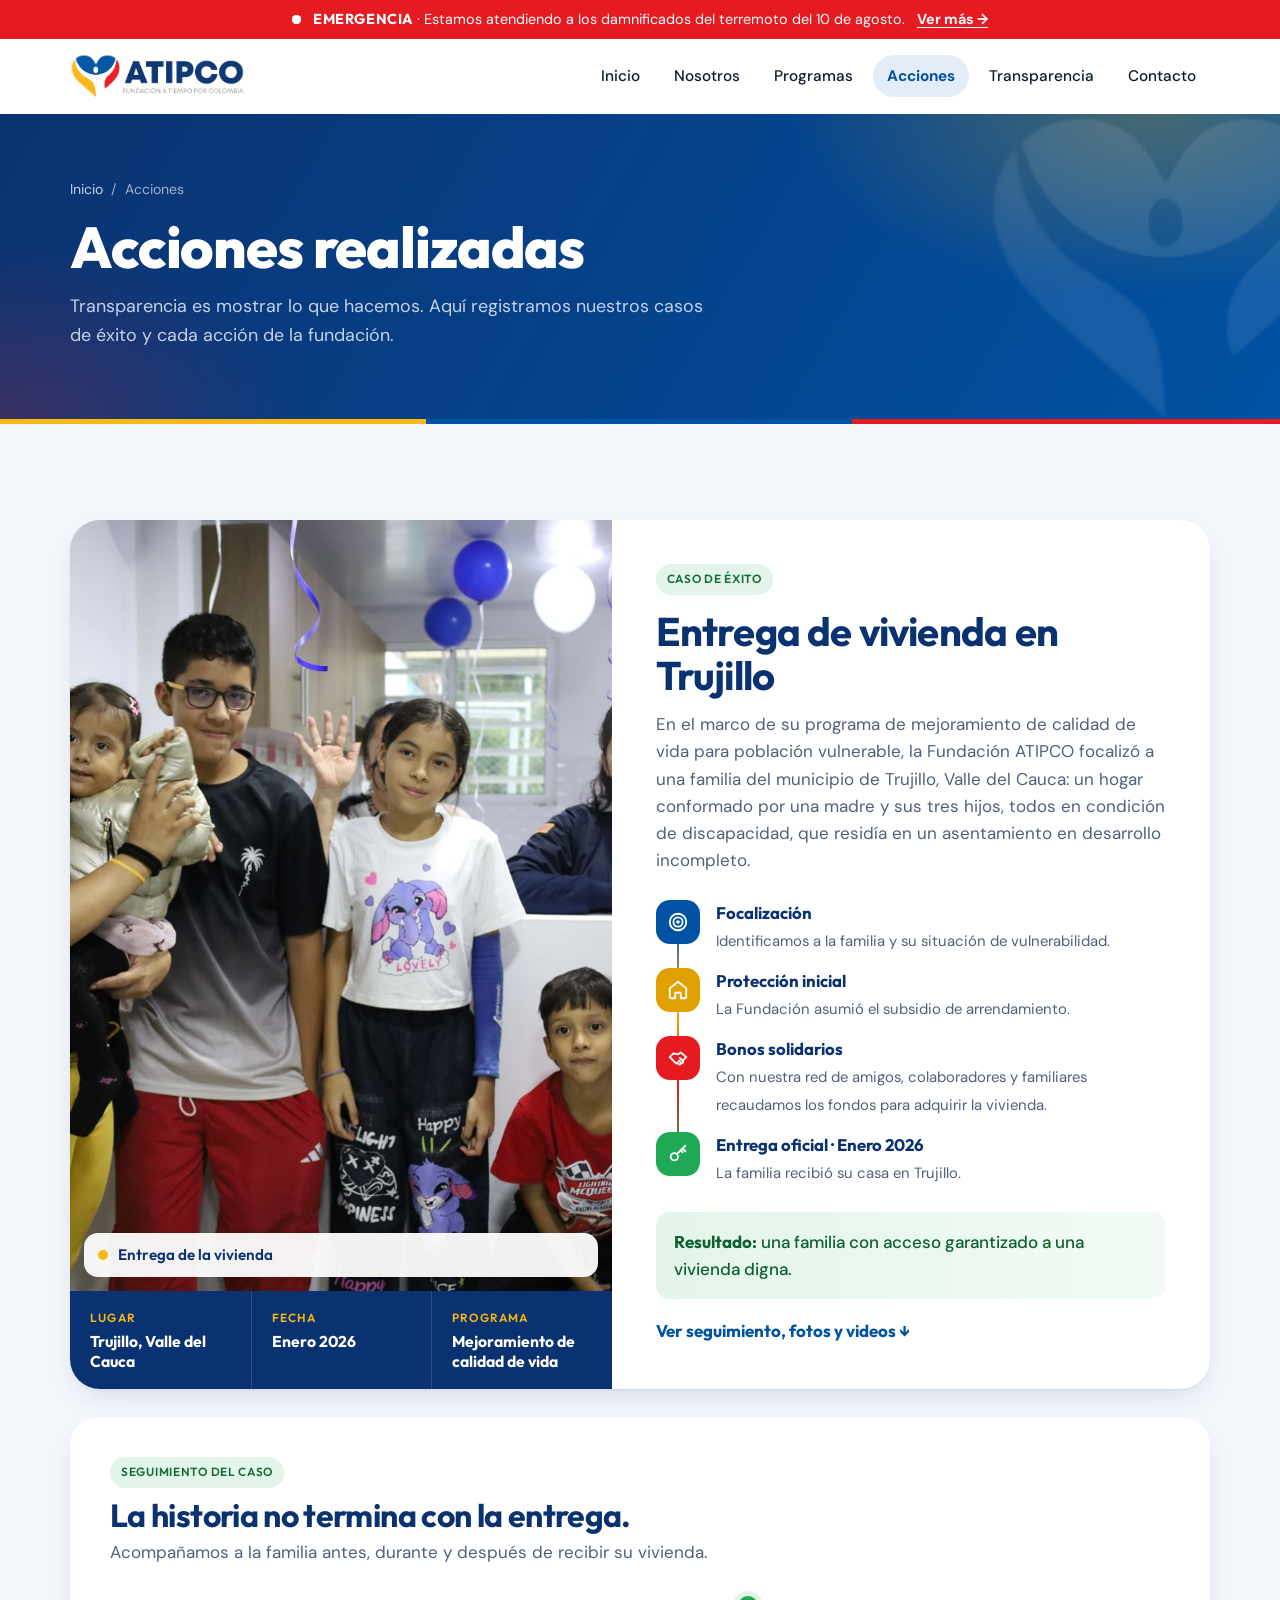
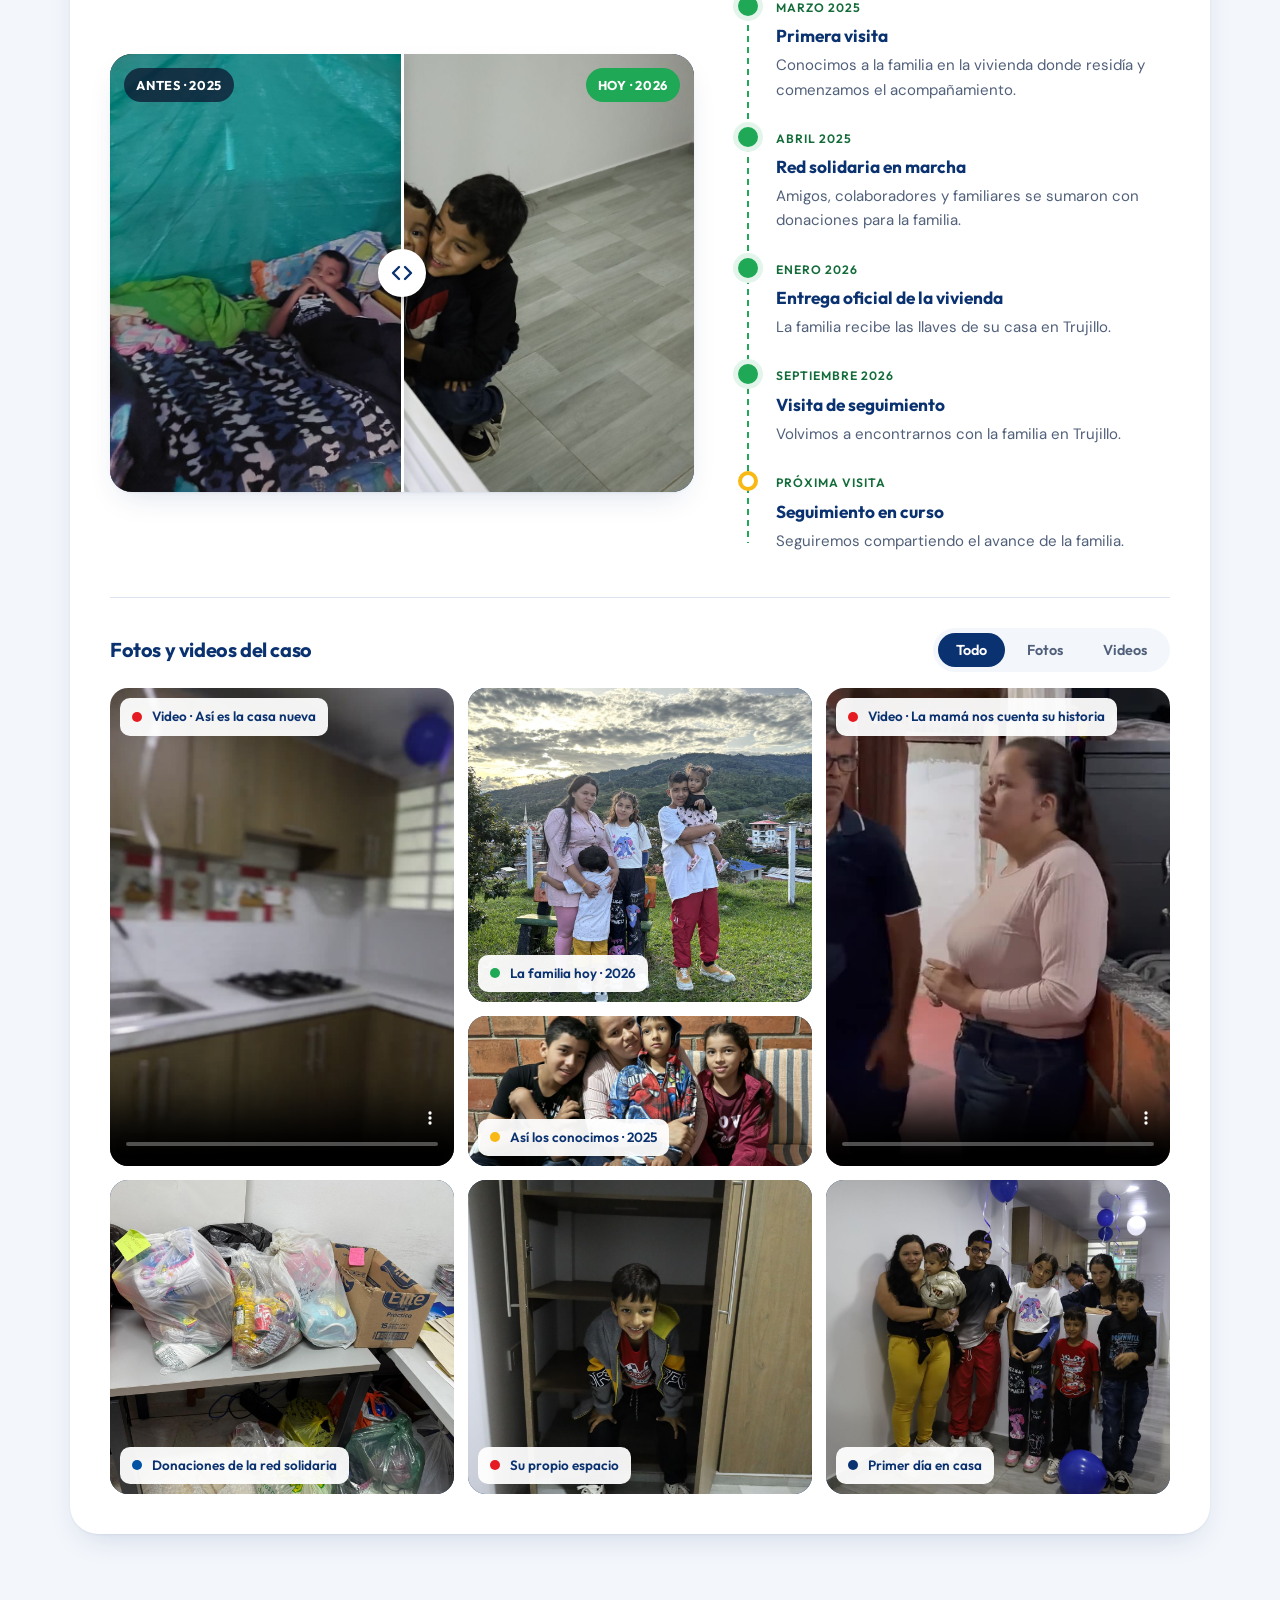
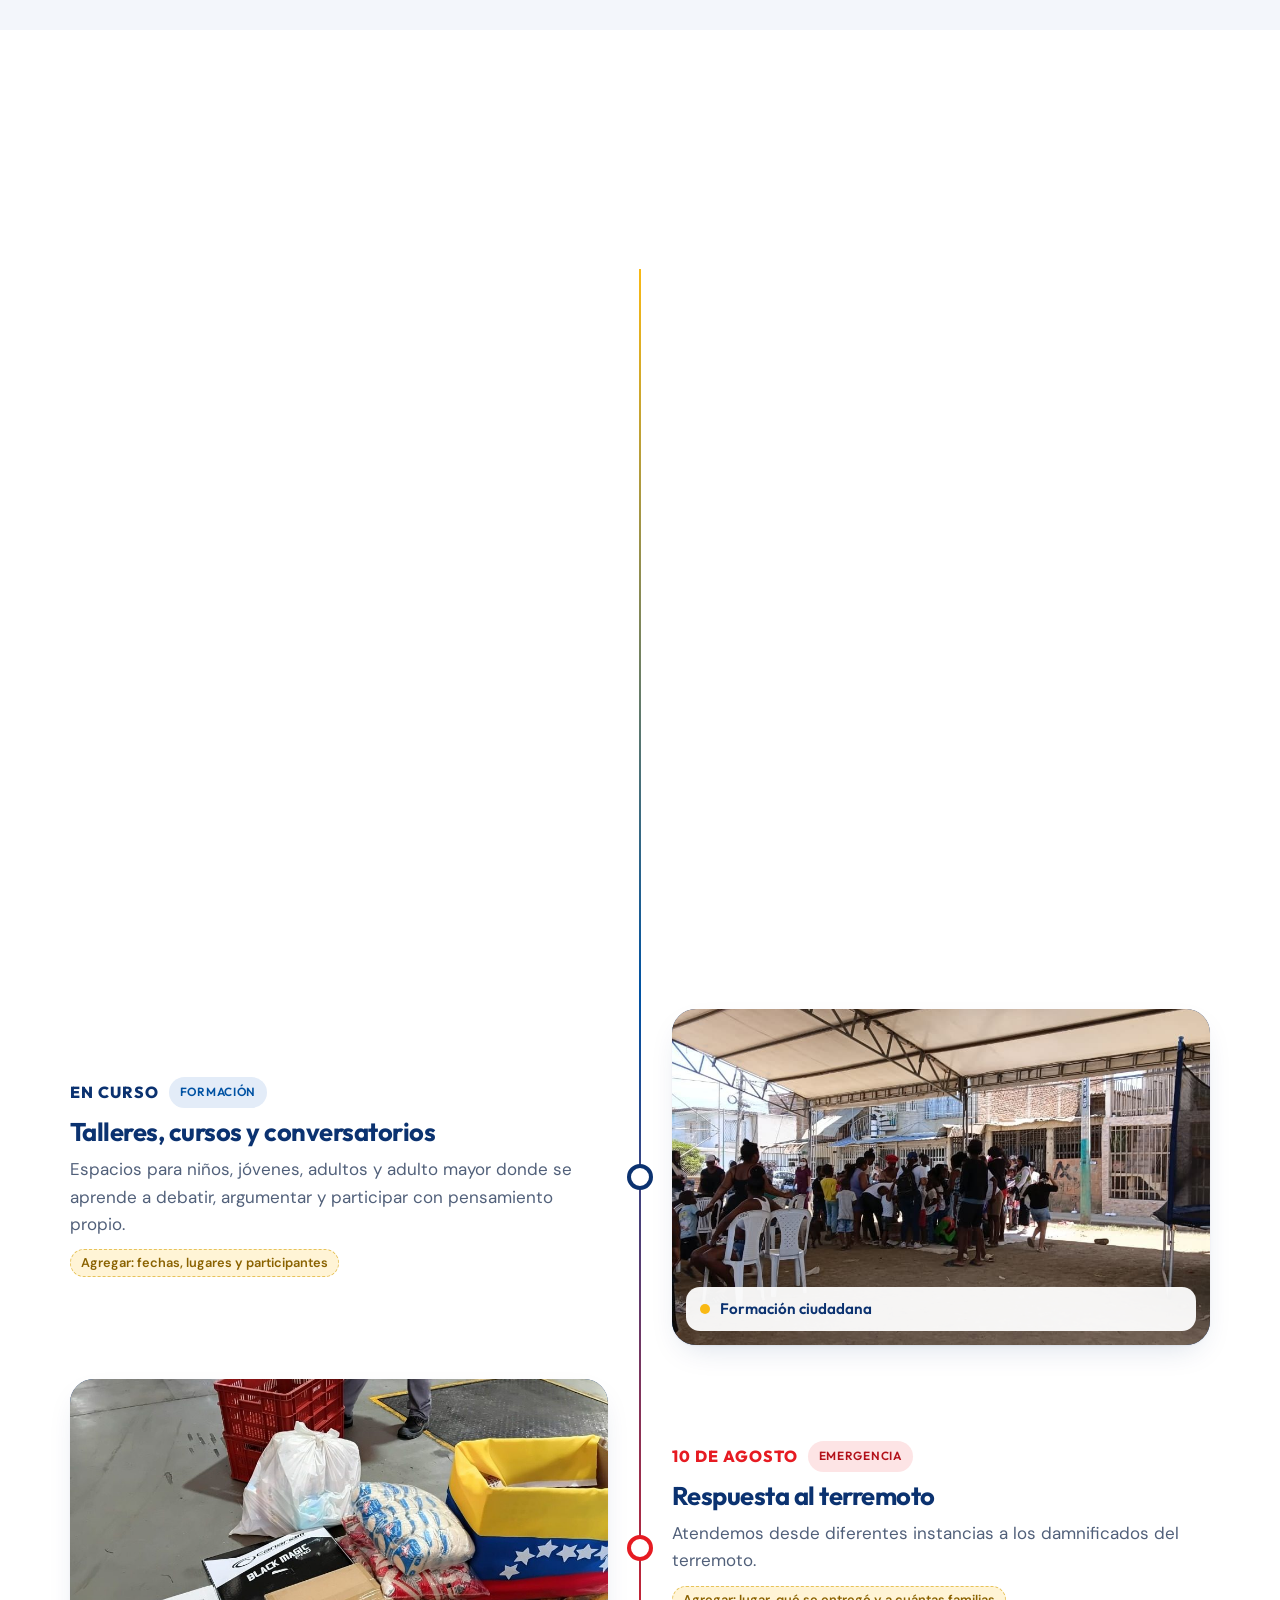
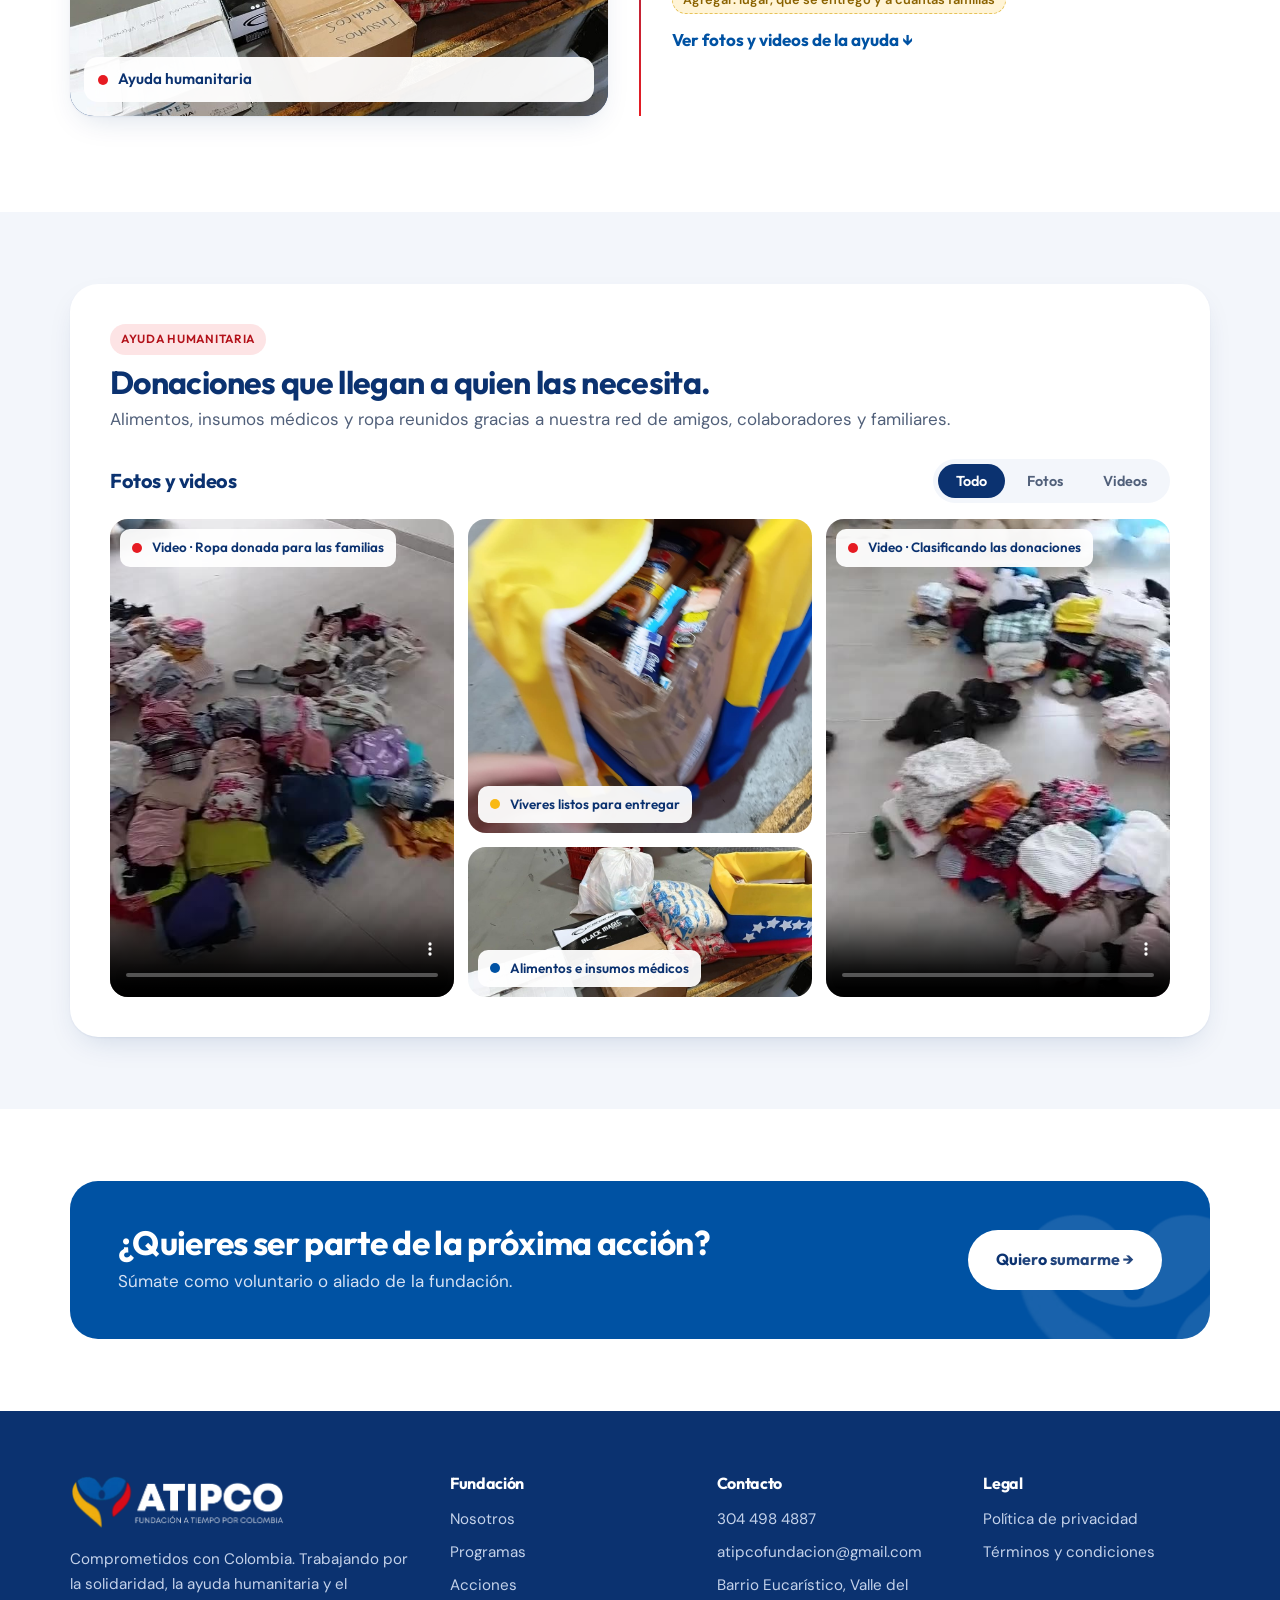
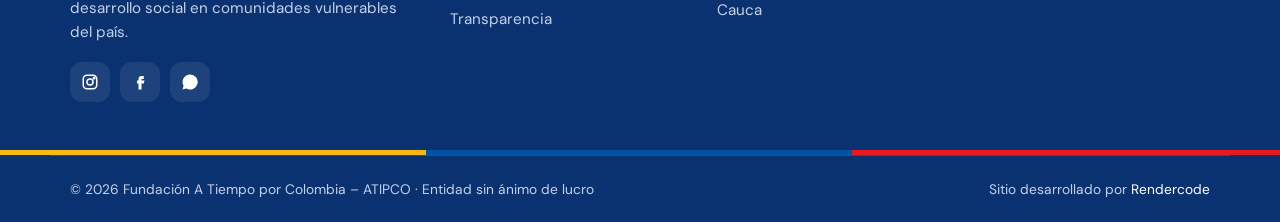
==== commit 9abfd0b0: "Add files via upload" ====
--- a/acciones.html
+++ b/acciones.html
@@ -181,9 +181,44 @@
         <h2>Respuesta al terremoto</h2>
         <p>Atendemos desde diferentes instancias a los damnificados del terremoto.</p>
         <p style="margin-top:10px"><span class="pend">Agregar: lugar, qué se entregó y a cuántas familias</span></p>
+        <a class="link-arrow" href="#ayuda-humanitaria" style="margin-top:12px">Ver fotos y videos de la ayuda ↓</a>
       </div>
       <!-- 📷 IMAGEN: FOTO_ATIPCO_03.jpg · Ayuda humanitaria -->
       <figure class="photo p-red" data-file="FOTO_ATIPCO_03.jpg"><img src="FOTO_ATIPCO_03.jpg" alt="Donación de alimentos e insumos médicos" loading="lazy" onerror="this.parentNode.classList.add('empty')"><figcaption><i style="background:var(--red)"></i>Ayuda humanitaria</figcaption></figure>
+    </div>
+  </div>
+</section>
+
+<section class="section tight bg-soft" id="ayuda-humanitaria">
+  <div class="wrap">
+    <div class="followup rv" style="margin-top:0">
+      <div class="gallery-head">
+        <div>
+          <span class="tag red">Ayuda humanitaria</span>
+          <h3>Donaciones que llegan a quien las necesita.</h3>
+          <p>Alimentos, insumos médicos y ropa reunidos gracias a nuestra red de amigos, colaboradores y familiares.</p>
+        </div>
+      </div>
+      <div class="fu-media">
+        <div class="media-head" style="border-top:0;padding-top:0">
+          <h4>Fotos y videos</h4>
+          <div class="media-filter" role="tablist" aria-label="Filtrar galería">
+            <button type="button" class="on" data-filter="all" role="tab" aria-selected="true">Todo</button>
+            <button type="button" data-filter="foto" role="tab" aria-selected="false">Fotos</button>
+            <button type="button" data-filter="video" role="tab" aria-selected="false">Videos</button>
+          </div>
+        </div>
+        <div class="gallery g-media">
+            <!-- 📷 IMAGEN: VIDEO_AYUDA_01.mp4 · Video · Ropa donada para las familias -->
+            <figure class="photo video s-v" data-type="video" data-file="VIDEO_AYUDA_01.mp4"><video controls preload="none" playsinline muted poster="FOTO_AYUDA_VIDEO_01.jpg"><source src="VIDEO_AYUDA_01.mp4" type="video/mp4" onerror="this.closest('figure').classList.add('empty')"></video><span class="play" aria-hidden="true"><svg viewBox="0 0 24 24" fill="currentColor"><path d="M8 5v14l11-7z"/></svg></span><figcaption><i style="background:var(--red)"></i>Video · Ropa donada para las familias</figcaption></figure>
+            <!-- 📷 IMAGEN: FOTO_AYUDA_01.jpg · Víveres listos para entregar -->
+            <figure class="photo s-22" data-type="foto" data-file="FOTO_AYUDA_01.jpg"><img src="FOTO_AYUDA_01.jpg" alt="Caja de víveres lista para entregar" loading="lazy" onerror="this.parentNode.classList.add('empty')"><figcaption><i style="background:var(--yellow)"></i>Víveres listos para entregar</figcaption></figure>
+            <!-- 📷 IMAGEN: VIDEO_AYUDA_02.mp4 · Video · Clasificando las donaciones -->
+            <figure class="photo video s-v" data-type="video" data-file="VIDEO_AYUDA_02.mp4"><video controls preload="none" playsinline muted poster="FOTO_AYUDA_VIDEO_02.jpg"><source src="VIDEO_AYUDA_02.mp4" type="video/mp4" onerror="this.closest('figure').classList.add('empty')"></video><span class="play" aria-hidden="true"><svg viewBox="0 0 24 24" fill="currentColor"><path d="M8 5v14l11-7z"/></svg></span><figcaption><i style="background:var(--red)"></i>Video · Clasificando las donaciones</figcaption></figure>
+            <!-- 📷 IMAGEN: FOTO_ATIPCO_03.jpg · Alimentos e insumos médicos -->
+            <figure class="photo s-21" data-type="foto" data-file="FOTO_ATIPCO_03.jpg"><img src="FOTO_ATIPCO_03.jpg" alt="Donación de alimentos e insumos médicos" loading="lazy" onerror="this.parentNode.classList.add('empty')"><figcaption><i style="background:var(--blue)"></i>Alimentos e insumos médicos</figcaption></figure>
+        </div>
+      </div>
     </div>
   </div>
 </section>
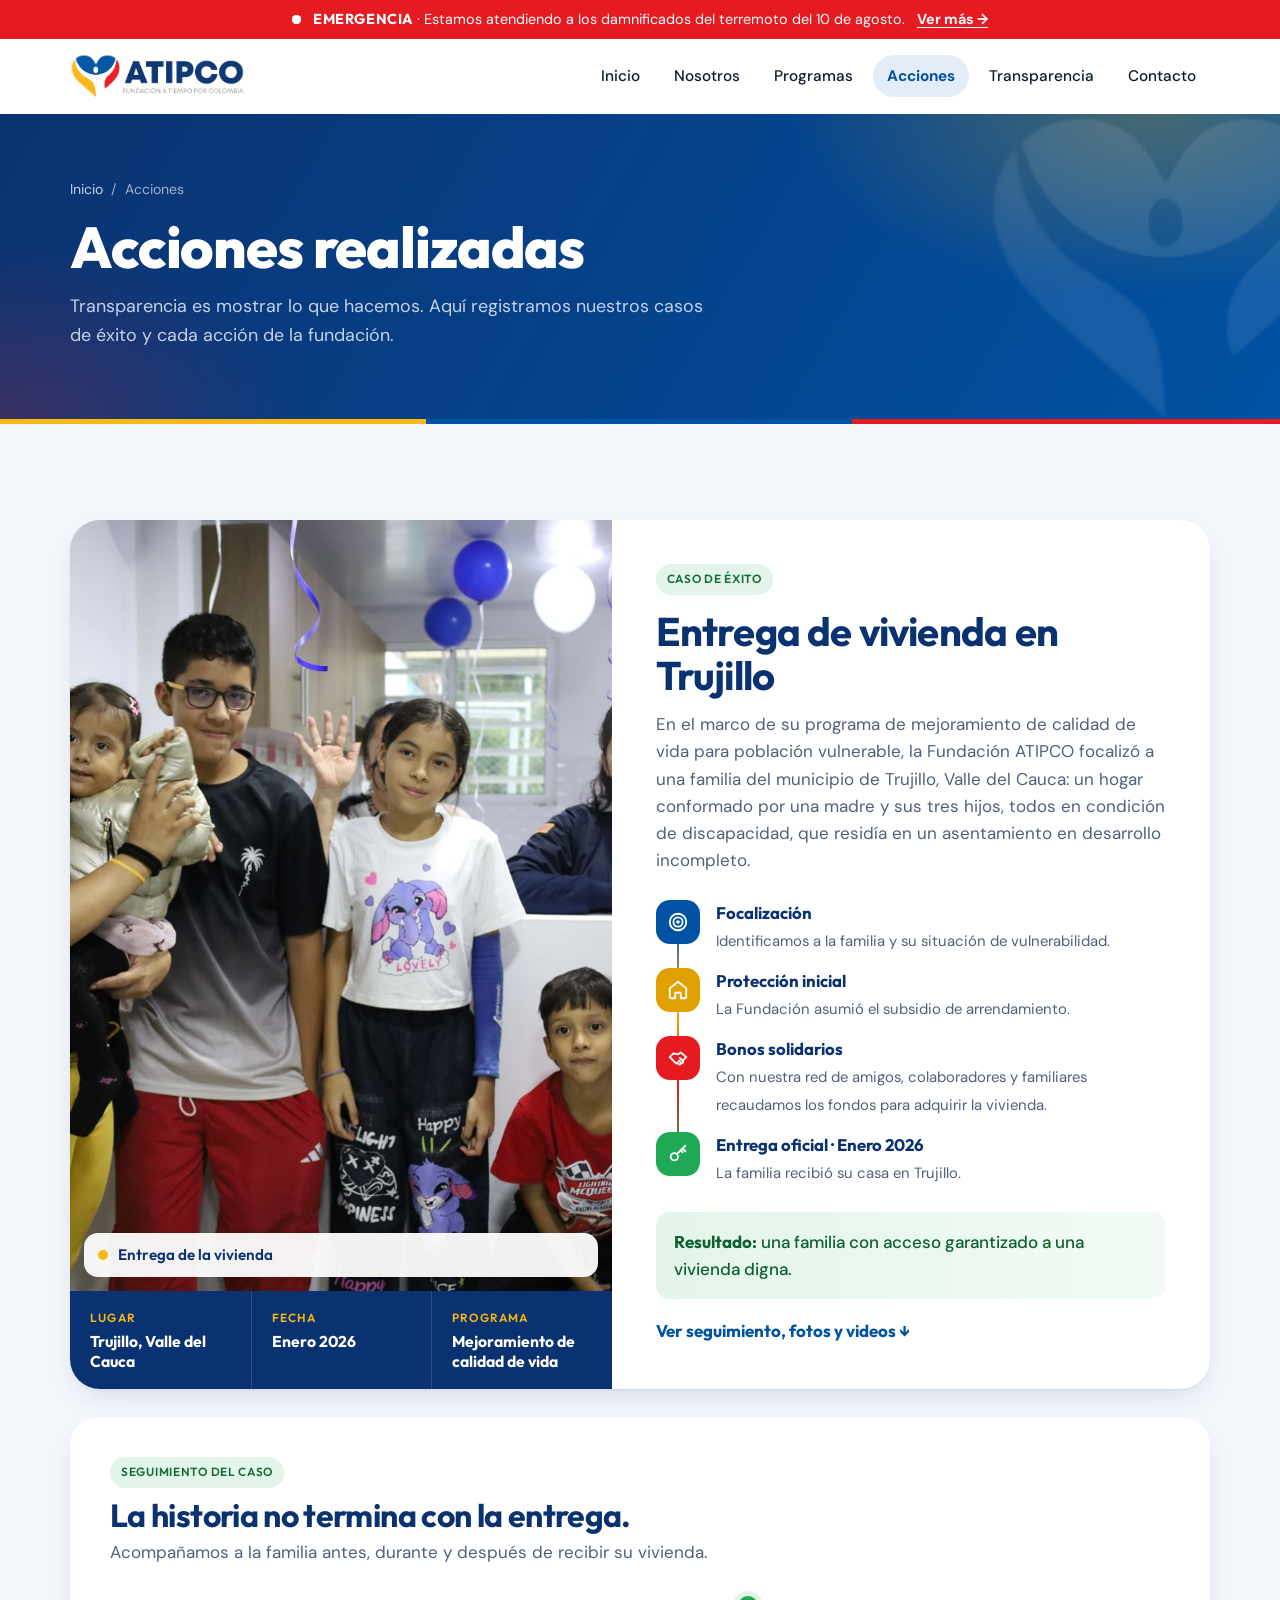
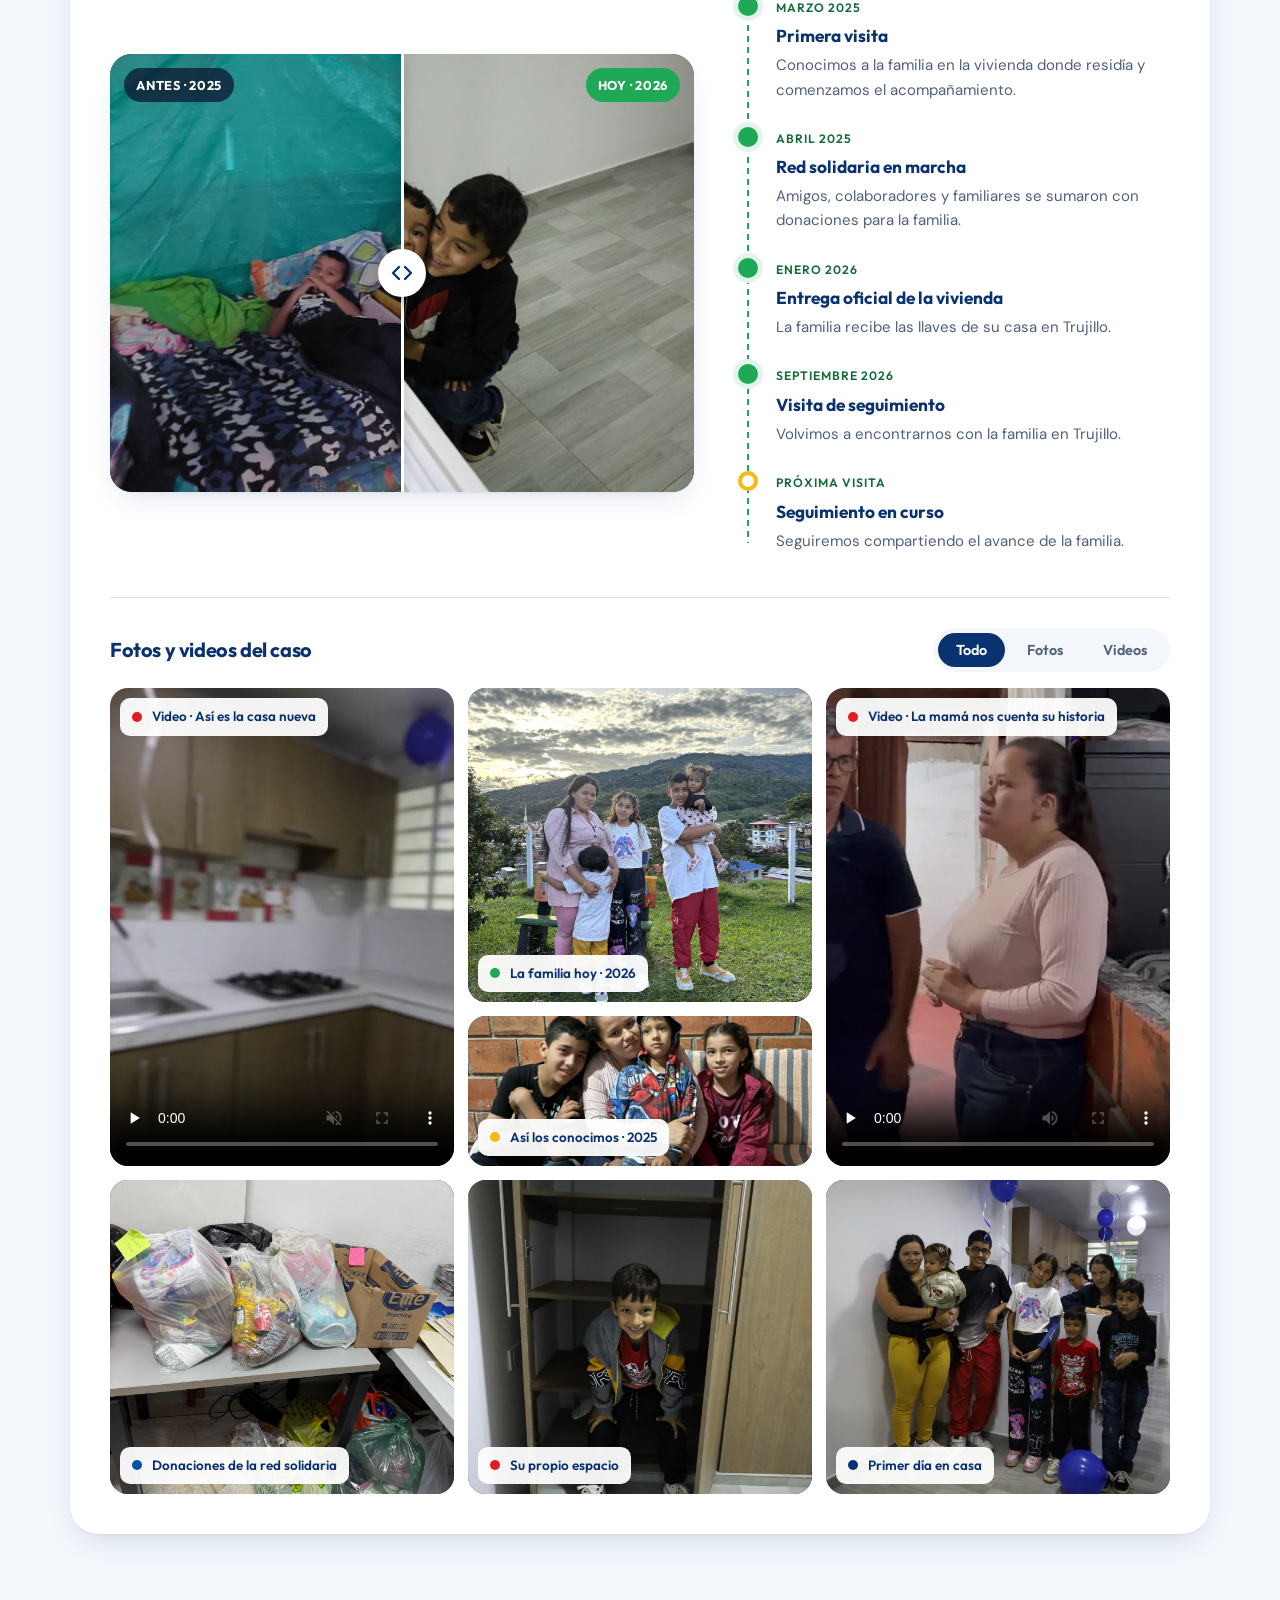
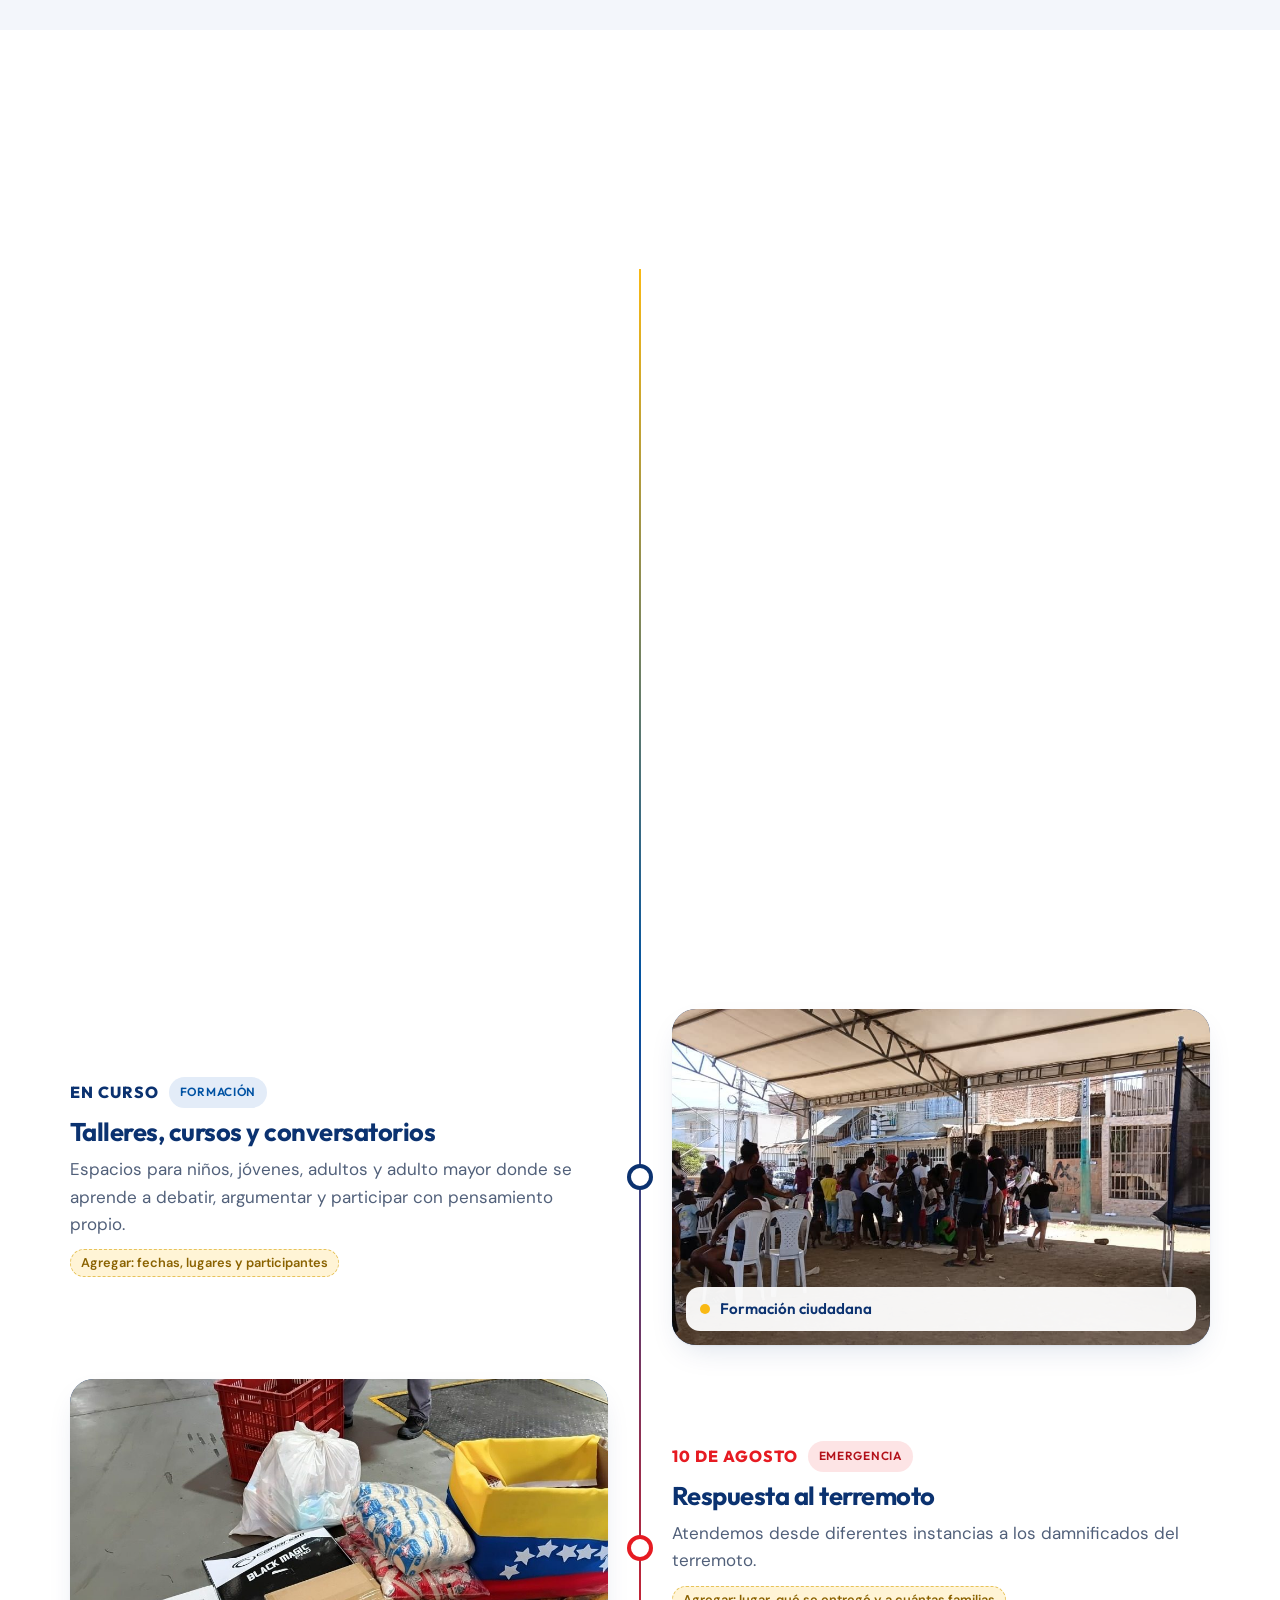
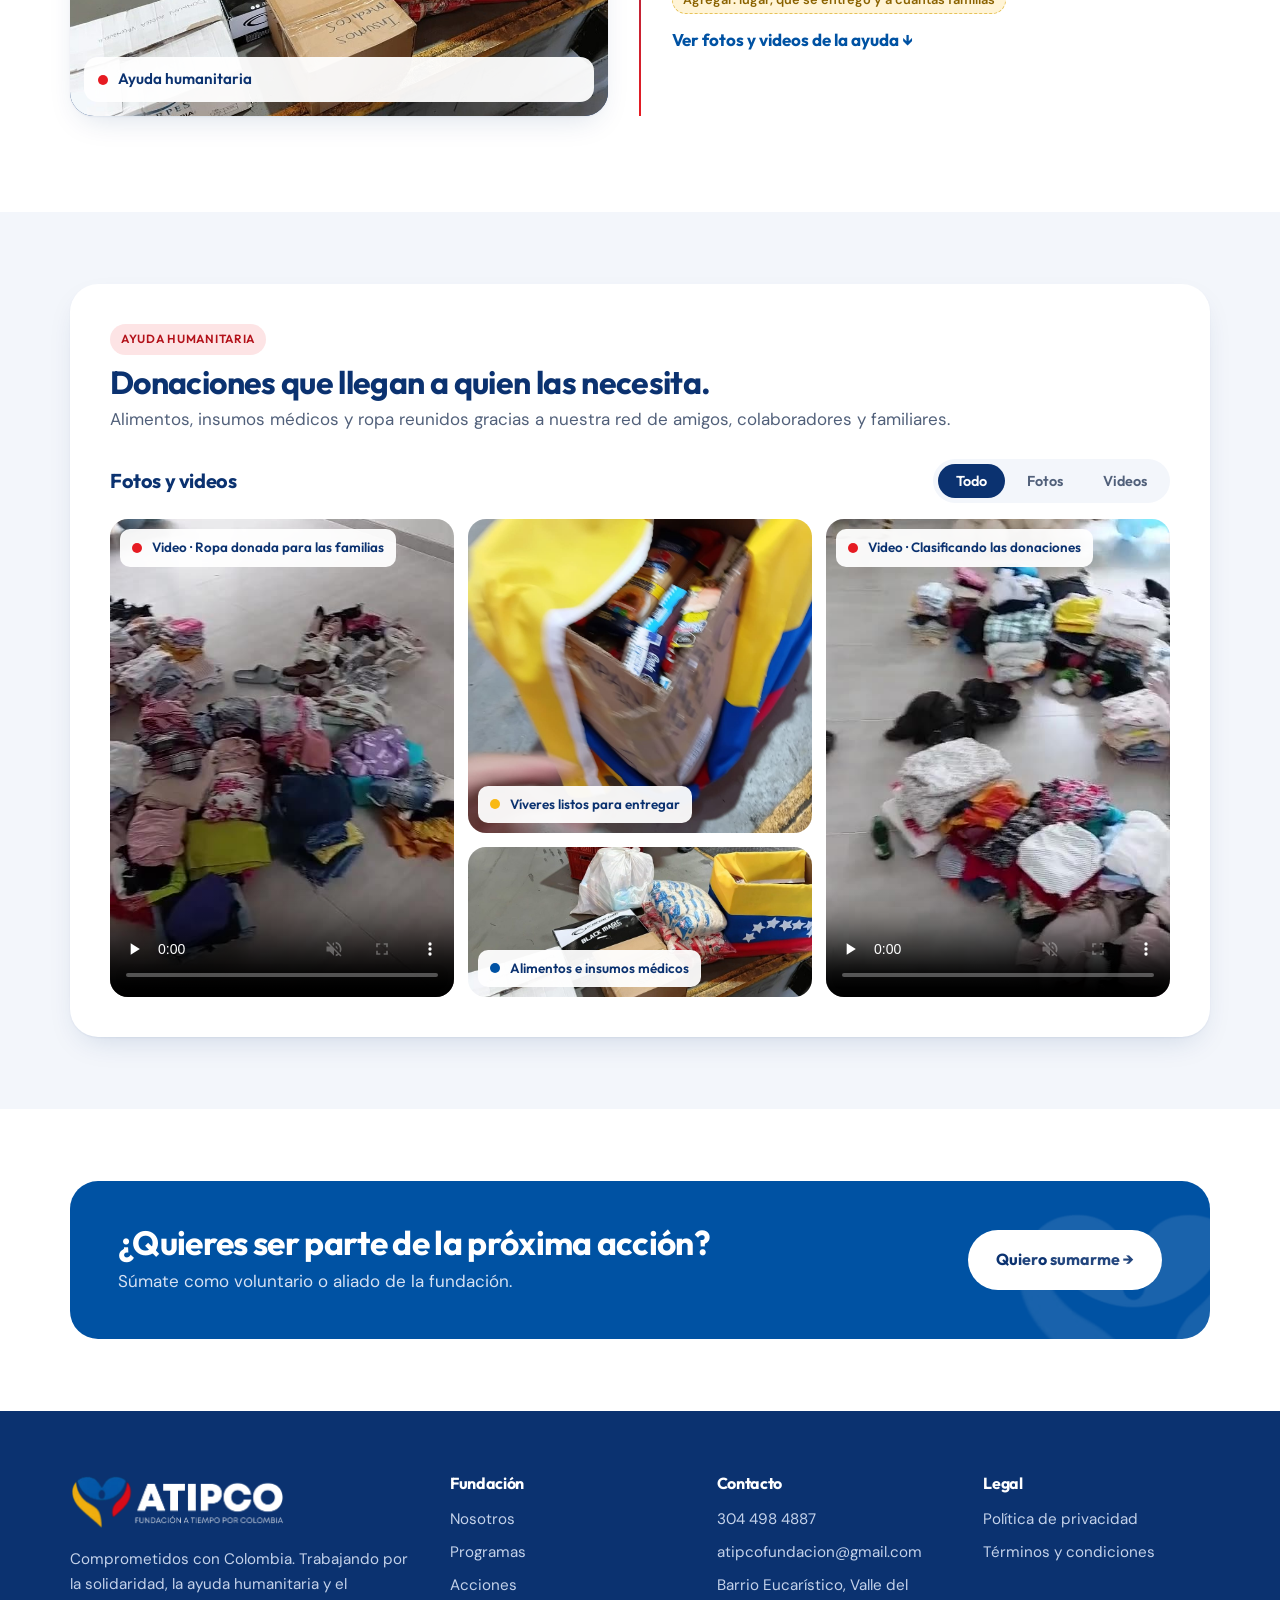
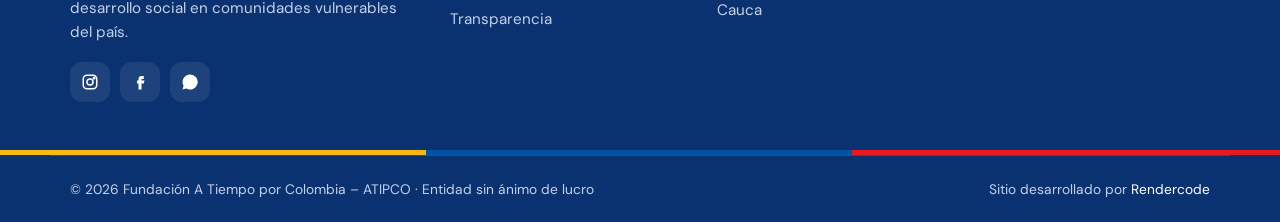
==== commit fcc11b0c: "Add files via upload" ====
--- a/acciones.html
+++ b/acciones.html
@@ -158,8 +158,8 @@
     <div class="t-item rv">
       <div class="t-text">
         <div class="t-when">Hace 15 años <span class="tag">Permanente</span></div>
-        <h2>Ruta jurídica gratuita en salud</h2>
-        <p>Acompañamos a usuarios del sistema de salud frente a negativas injustificadas: derechos de petición, tutelas y gestión hasta lograr cirugías, medicamentos, transporte asistencial y procedimientos.</p>
+        <h2>Ruta de Protección de Derechos en Salud</h2>
+        <p>Acompañamos a usuarios del sistema de salud frente a negativas injustificadas: derechos de petición, tutelas y gestión hasta lograr cirugías, medicamentos, transporte asistencial y procedimientos. Línea de la ruta: <a href="https://wa.me/573245076719" target="_blank" rel="noopener">WhatsApp +57 324 507 6719</a>.</p>
         <p style="margin-top:10px"><span class="pend">Agregar: número de casos atendidos</span></p>
       </div>
       <!-- 📷 IMAGEN: FOTO_ATIPCO_01.jpg · Atención jurídica -->
--- a/styles.css
+++ b/styles.css
@@ -706,3 +706,13 @@
 .media-head h4{font-family:var(--font-d);color:var(--navy);font-size:1.25rem}
 .media-head .media-filter{margin:0}
 .photo.video video{background:#0E1B33}
+
+/* Línea oficial – Ruta de Protección de Derechos en Salud */
+.route-line{background:#EEF4FC;border:1px solid #D5E3F5;border-radius:18px;padding:18px 20px 20px;display:grid;gap:4px}
+.route-line-label{font-family:var(--font-d);font-size:.78rem;font-weight:700;letter-spacing:.08em;text-transform:uppercase;color:var(--blue)}
+.route-line-num{font-family:var(--font-d);font-weight:800;font-size:1.45rem;color:var(--navy);text-decoration:none;margin-bottom:12px}
+.route-line-num:hover{color:var(--blue)}
+.route-line .btn svg{width:20px;height:20px;flex:none}
+.btn-wa{background:#1FA855;color:#fff;box-shadow:0 8px 20px -10px rgba(31,168,85,.8)}
+.btn-wa:hover{background:#178A45;transform:translateY(-2px)}
+@media (max-width:520px){.route-line .btn{width:100%}}
